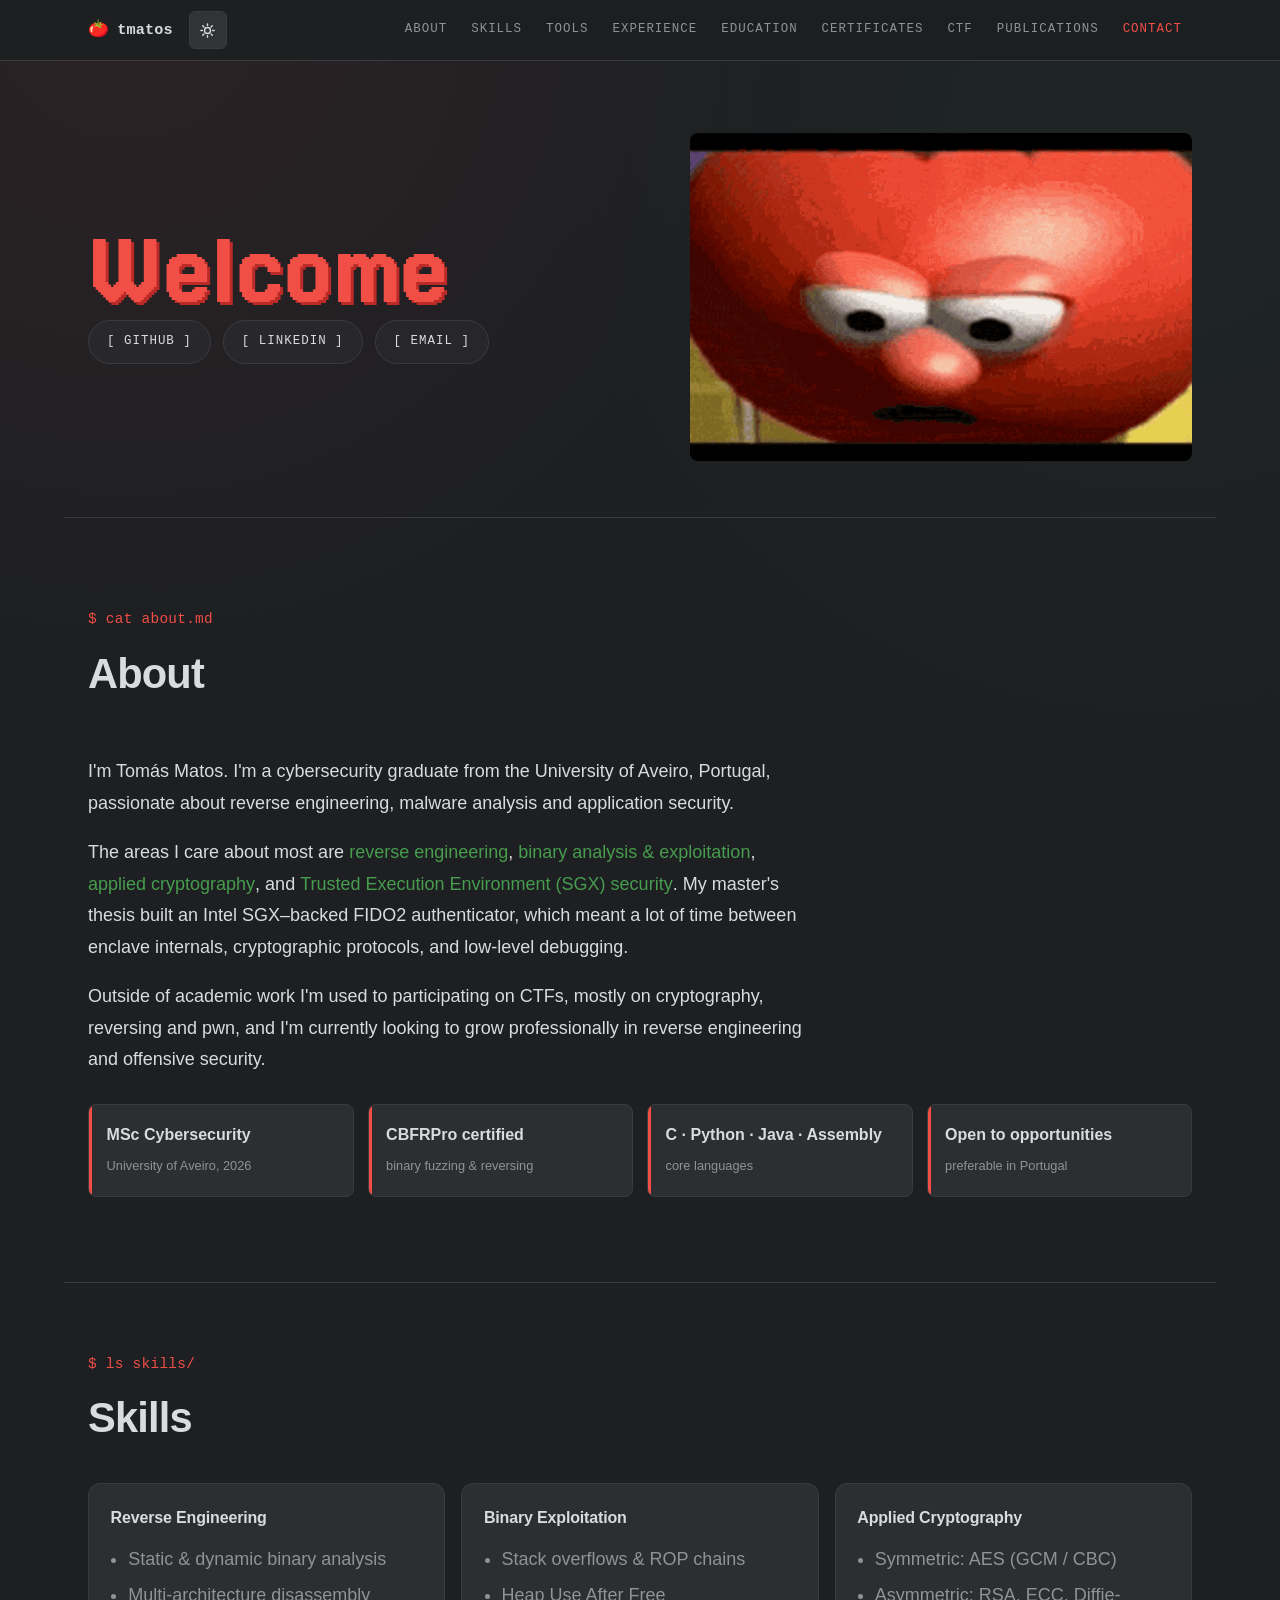
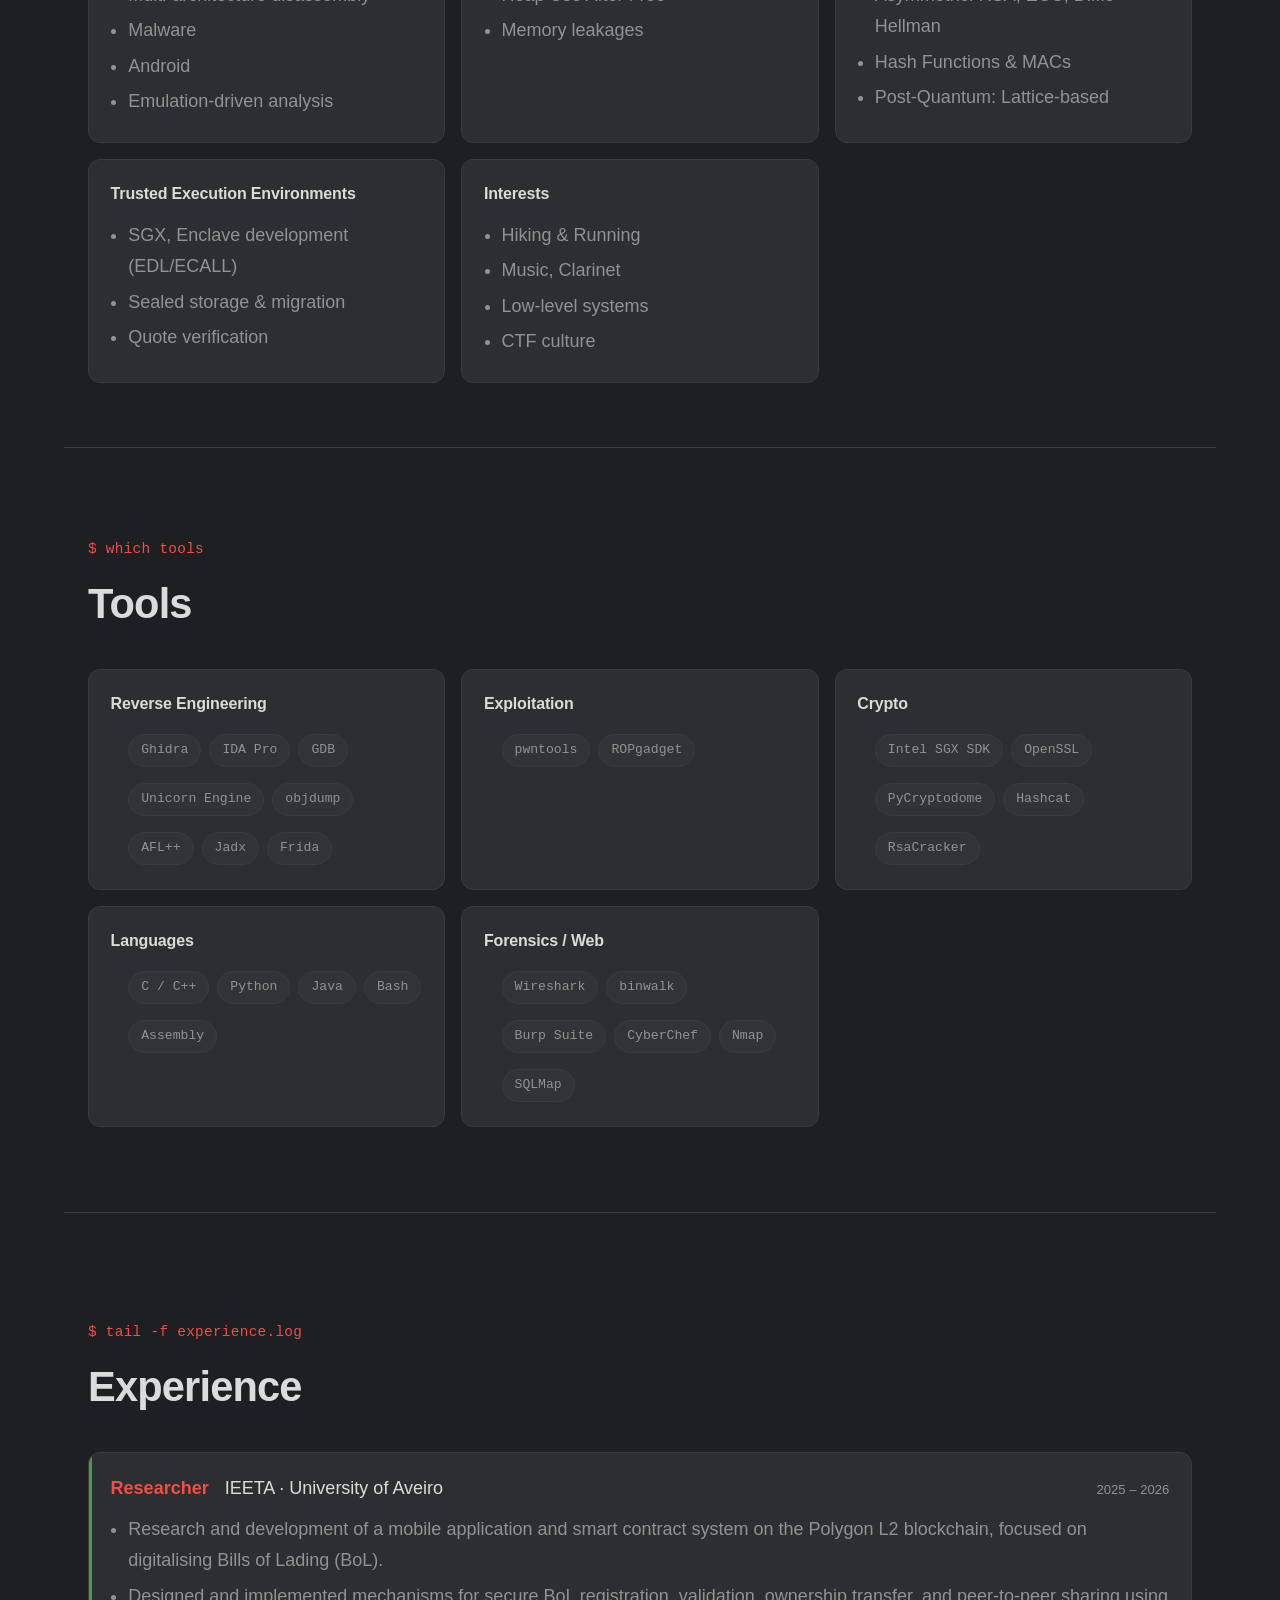
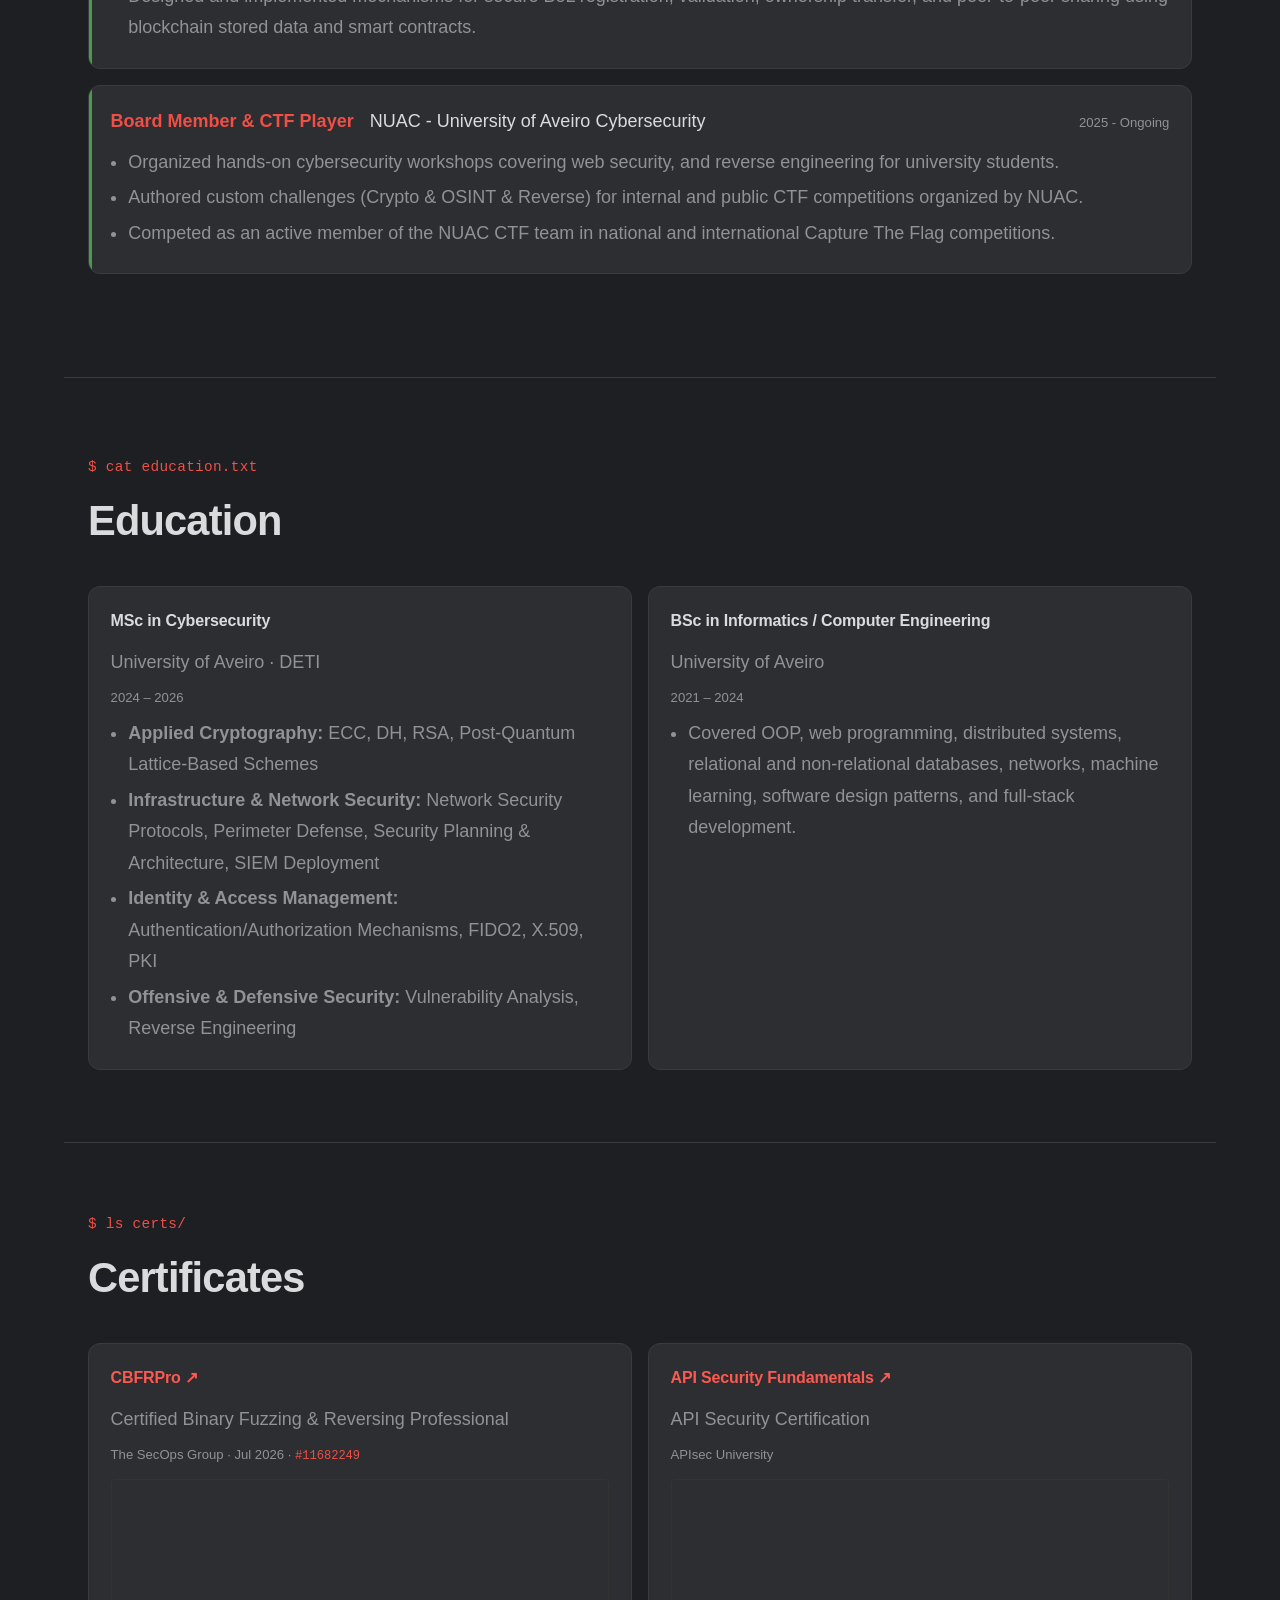
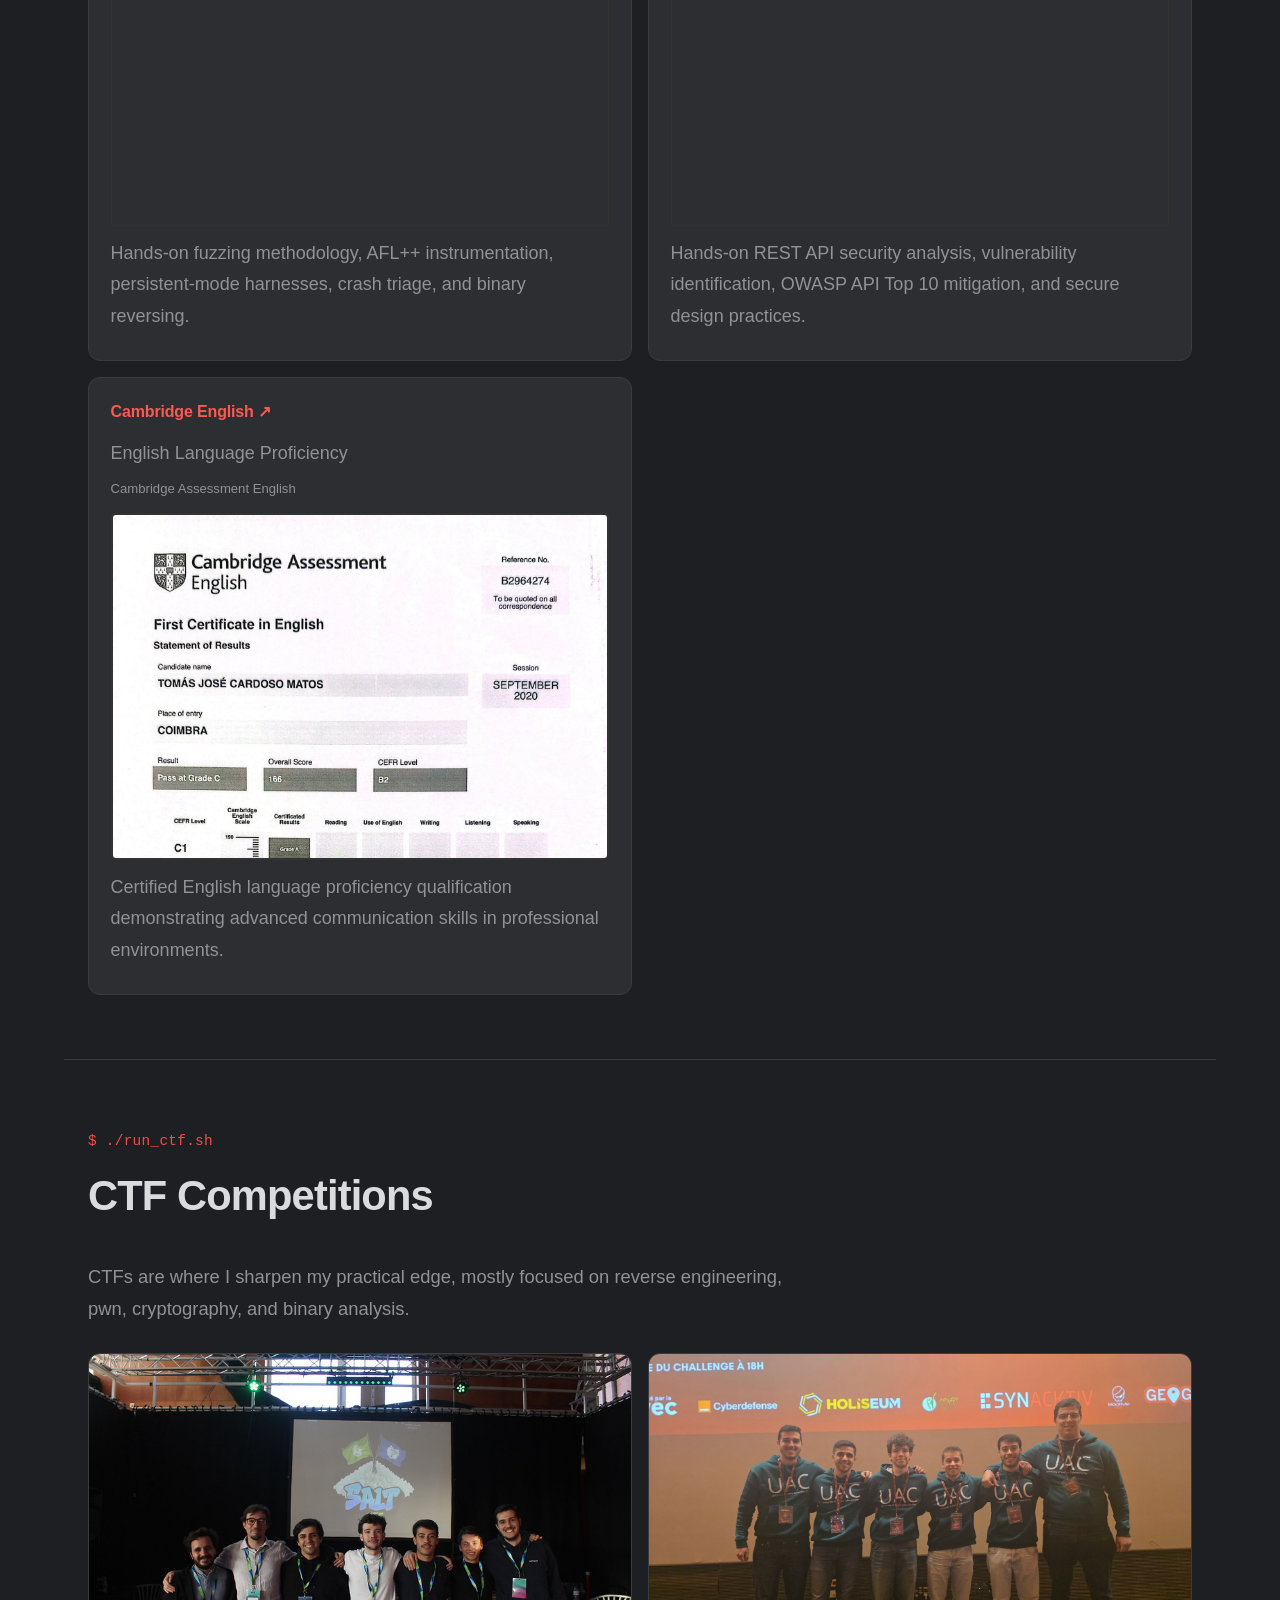
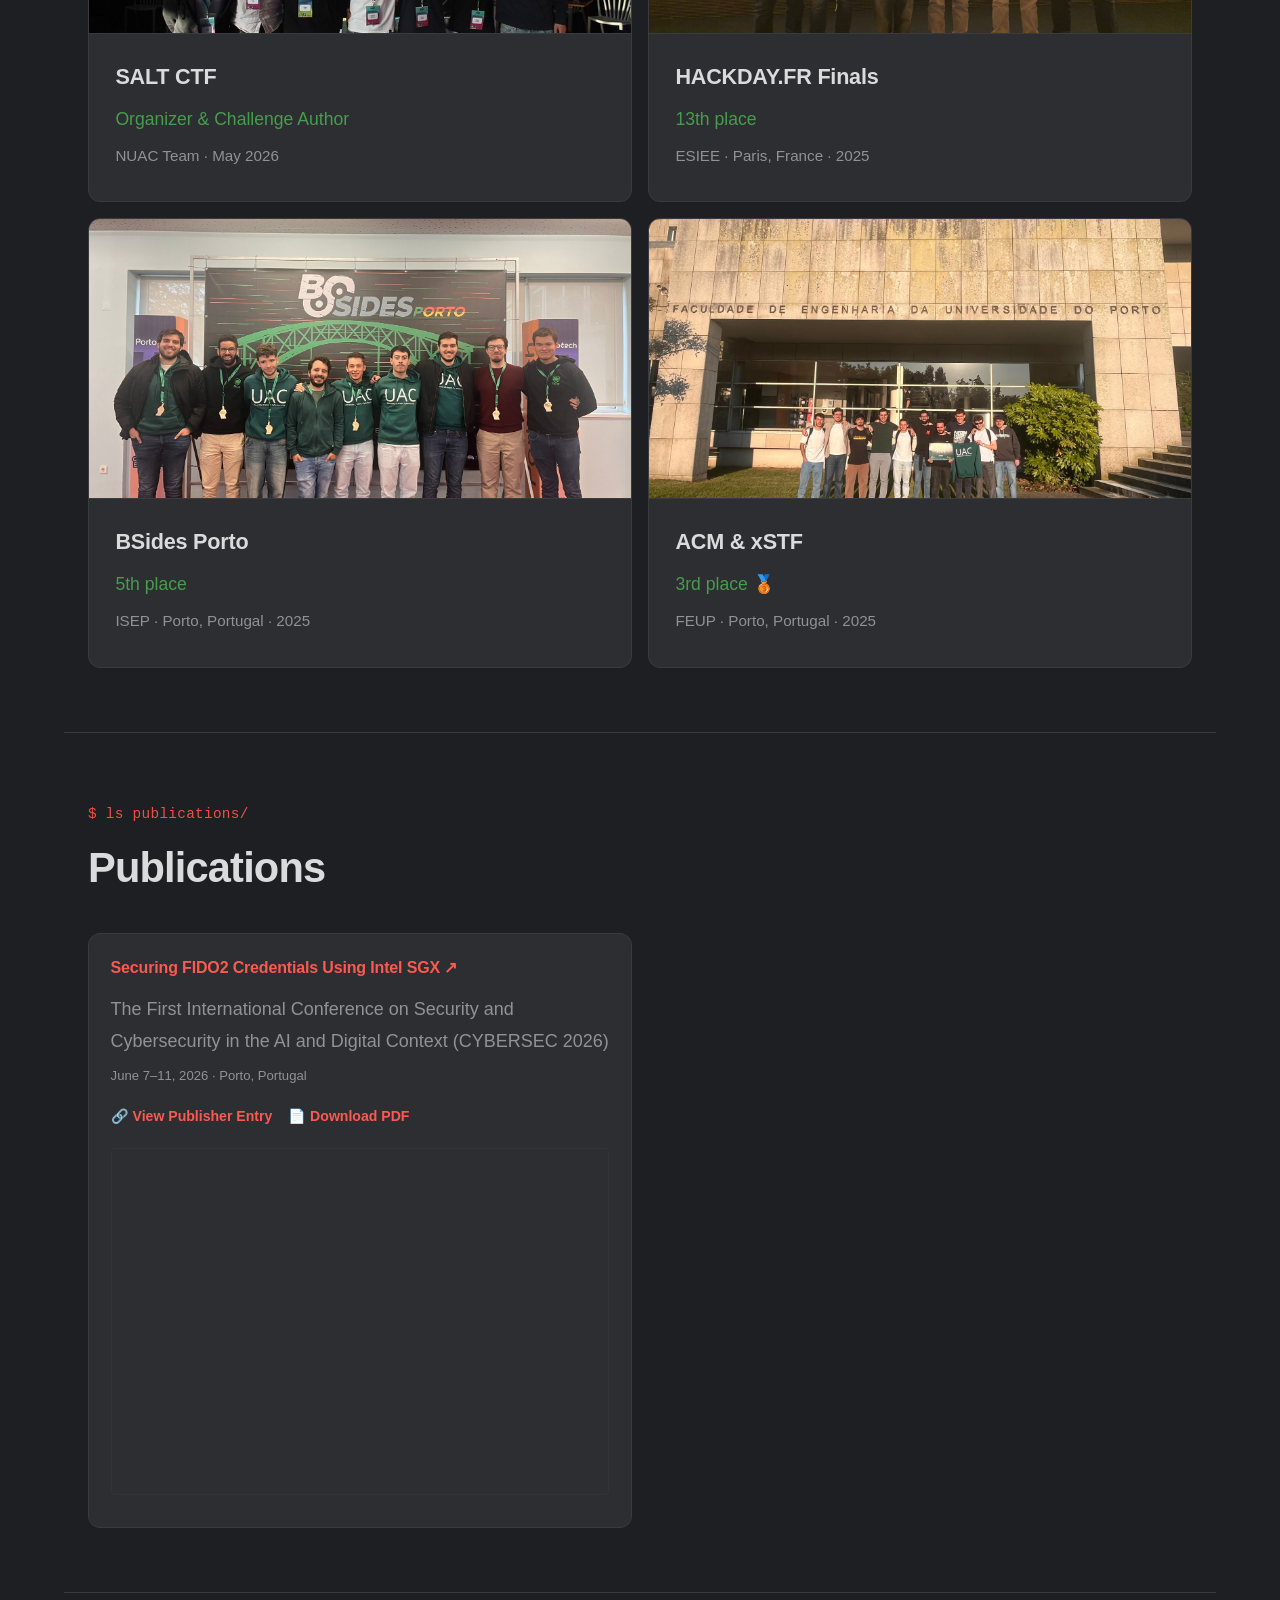
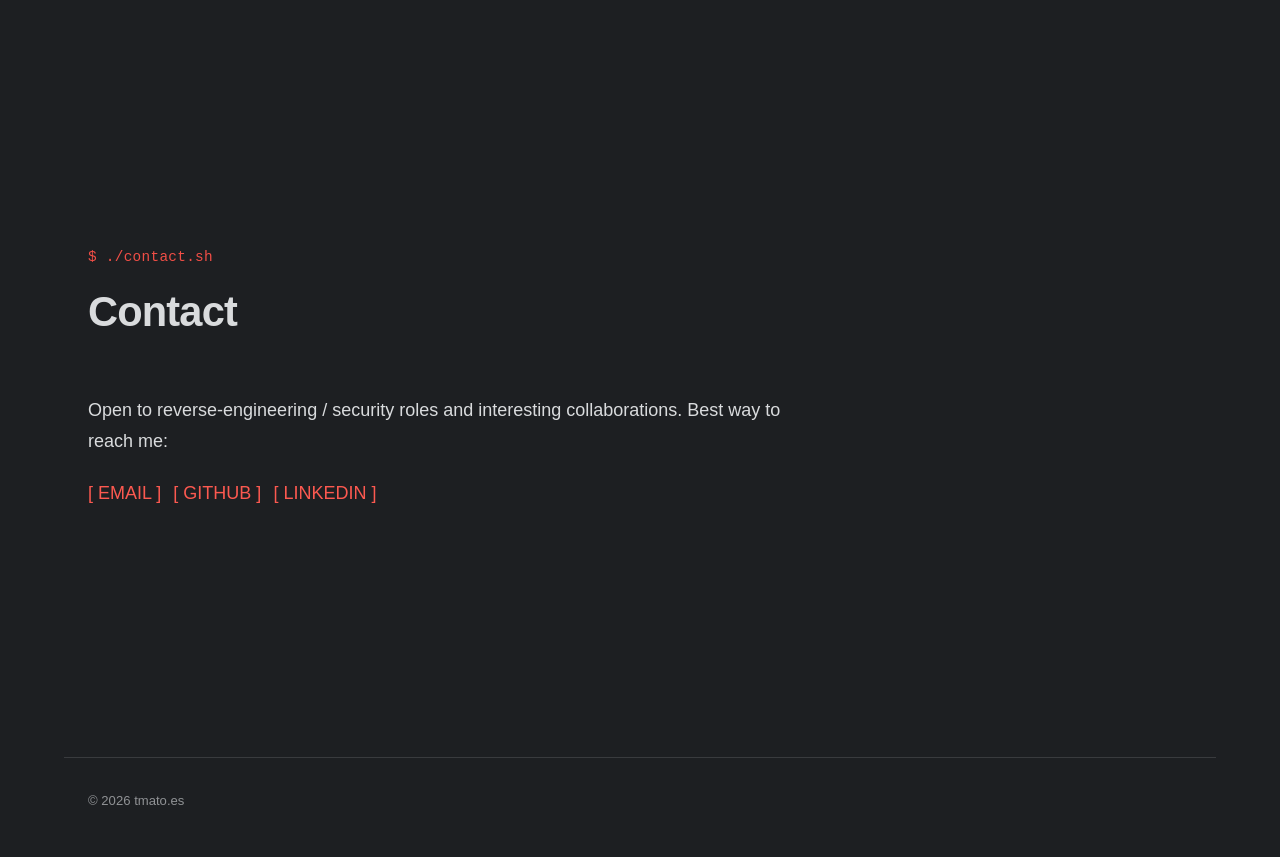
==== index.html @ a7204108 "pubs" ====
<!DOCTYPE html>
<html lang="en">
<head>
  <meta charset="UTF-8" />
  <meta name="viewport" content="width=device-width, initial-scale=1.0" />
  <title>tmato.es</title>
  <meta name="description" content="Tomás — Cybersecurity MSc @ University of Aveiro. Reverse engineering, binary analysis, applied cryptography and TEE/SGX security." />
  <meta name="theme-color" content="#2e2e33" />

  <!-- Open Graph -->
  <meta property="og:title" content="tmato.es" />
  <meta property="og:description" content="Cybersecurity MSc @ University of Aveiro — reverse engineering, binary analysis & TEE security." />
  <meta property="og:type" content="website" />
  <meta property="og:url" content="https://tmato.es" />

  <link rel="icon" type="image/png" href="assets/favicon.png">   

  <link rel="preconnect" href="https://fonts.googleapis.com" />
  <link rel="preconnect" href="https://fonts.gstatic.com" crossorigin />
  <link href="https://fonts.googleapis.com/css2?family=Jersey+25&family=Playfair+Display:ital,wght@0,600;0,700;1,600;1,700&display=swap" rel="stylesheet" />
  <link rel="stylesheet" href="assets/css/style.css?v=4" />

  <!-- Apply saved theme before paint (prevents flash) -->
  <script>
    (function () {
      try {
        var t = localStorage.getItem("theme");
        if (t === "light") document.documentElement.setAttribute("data-theme", "light");
      } catch (e) {}
    })();
  </script>
</head>
<body>
  <!-- ───────────────────────────── NAVBAR ───────────────────────────── -->
  <header class="nav" id="top">
    <div class="nav__inner">
      <a href="#top" class="nav__brand"><span class="nav__tom">🍅</span>tmatos</a>

      <div class="nav__actions">
        <button class="theme-toggle" id="themeToggle" type="button" aria-label="Toggle light or dark theme">
          <svg class="theme-toggle__sun" viewBox="0 0 24 24" width="17" height="17" fill="none"
               stroke="currentColor" stroke-width="2" stroke-linecap="round" aria-hidden="true">
            <circle cx="12" cy="12" r="4.2"/>
            <path d="M12 2.6v2.2M12 19.2v2.2M2.6 12h2.2M19.2 12h2.2M5.3 5.3l1.6 1.6M17.1 17.1l1.6 1.6M18.7 5.3l-1.6 1.6M6.9 17.1l-1.6 1.6"/>
          </svg>
          <svg class="theme-toggle__moon" viewBox="0 0 24 24" width="17" height="17" fill="none"
               stroke="currentColor" stroke-width="2" stroke-linecap="round" stroke-linejoin="round" aria-hidden="true">
            <path d="M20.5 14.2A8.4 8.4 0 0 1 9.8 3.5a8.4 8.4 0 1 0 10.7 10.7z"/>
          </svg>
        </button>

        <button class="nav__toggle" id="navToggle" aria-label="Toggle navigation" aria-expanded="false">
          <span></span><span></span><span></span>
        </button>
      </div>

      <nav class="nav__links" id="navLinks">
        <a href="#about">ABOUT</a>
        <a href="#skills">SKILLS</a>
        <a href="#tools">TOOLS</a>
        <a href="#experience">EXPERIENCE</a>
        <a href="#education">EDUCATION</a>
        <a href="#certificates">CERTIFICATES</a>
        <a href="#ctf">CTF</a>
        <!-- <a href="#projects">PROJECTS</a> -->
         <a href="#publications">PUBLICATIONS</a>
        <a href="#contact">CONTACT</a>
      </nav>

    </div>
  </header>

  <main>
    <!-- ───────────────────────────── HERO ───────────────────────────── -->
    <section class="hero">
      <div class="hero__text">
        <div class="hero__wordmark" aria-hidden="true">Welcome</div>
        <!-- <h1 class="hero__name">Tomas <em>Matos</em><span class="hero__dot">.</span></h1> -->
        <!-- <p class="hero__tag">Developer, tinkerer, and certified tomato enthusiast. I ship products, break things on purpose, and occasionally garden.</p> -->
        <div class="hero__links">
          <!-- TODO: replace CHANGE_ME with your real profile URLs -->
          <a class="btn-pill" href="https://github.com/tomasmatos2003" target="_blank" rel="noopener">[ GITHUB ]</a>
          <a class="btn-pill" href="https://www.linkedin.com/in/tom%C3%A1s-matos-15a3342b7/" target="_blank" rel="noopener">[ LINKEDIN ]</a>
          <a class="btn-pill" href="mailto:matostomas2003@gmail.com">[ EMAIL ]</a>
        </div>
      </div>

      <!-- <figure class="hero__card"> -->
        <!-- Loads your self-hosted copy if present; otherwise falls back to the live Klipy GIF. -->
        <img class="hero__gif" src="assets/img/tomatothink.gif" alt="tomato thinking"
             width="640" height="548" loading="eager"
             onerror="this.onerror=null;this.src='https://static2.klipy.com/ii/8ce8357c78ea940b9c2015daf05ce1a5/c0/5c/dnxlCw7W.gif';" />
        <!-- <figcaption class="hero__cap">
          <span>SOLANUM LYCOPERSICUM</span>
          <span>V.24</span>
        </figcaption> -->
      <!-- </figure> -->
    </section>


    <!-- ───────────────────────────── ABOUT ───────────────────────────── -->
    <section id="about" class="section">
      <div class="section__head">
        <span class="eyebrow">$ cat about.md</span>
        <h2 class="section__title">About</h2>
      </div>
      <div class="section__body about">
        <p>I'm Tomás Matos. I'm a cybersecurity graduate from the University of Aveiro, Portugal, passionate about reverse engineering, malware analysis and application security.</p>
        <p>The areas I care about most are <span class="hl">reverse engineering</span>, <span class="hl">binary analysis &amp; exploitation</span>, <span class="hl">applied cryptography</span>, and <span class="hl">Trusted Execution Environment (SGX) security</span>. My master's thesis built an Intel SGX–backed FIDO2 authenticator, which meant a lot of time between enclave internals, cryptographic protocols, and low-level debugging.</p>
        <p>Outside of academic work I'm used to participating on CTFs, mostly on cryptography, reversing and pwn, and I'm currently looking to grow professionally in reverse engineering and offensive security.</p>
        <ul class="stats">
          <li><strong>MSc Cybersecurity</strong><span>University of Aveiro, 2026</span></li>
          <li><strong>CBFRPro certified</strong><span>binary fuzzing &amp; reversing</span></li>
          <li><strong>C · Python · Java · Assembly</strong><span>core languages</span></li>
          <li><strong>Open to opportunities</strong><span>preferable in Portugal</span></li>
        </ul>
      </div>
    </section>

    <!-- ───────────────────────────── SKILLS ───────────────────────────── -->
    <section id="skills" class="section">
      <div class="section__head">
        <span class="eyebrow">$ ls skills/</span>
        <h2 class="section__title">Skills</h2>
      </div>
      <div class="section__body grid grid--3">
        <article class="card">
          <h3>Reverse Engineering</h3>
          <ul>
            <li>Static &amp; dynamic binary analysis</li>
            <li>Multi-architecture disassembly</li>
            <li>Malware</li>
            <li>Android</li>
            <li>Emulation-driven analysis</li>
          </ul>
        </article>
        <article class="card">
          <h3>Binary Exploitation</h3>
          <ul>
            <li>Stack overflows &amp; ROP chains</li>
            <li>Heap Use After Free</li>
            <li>Memory leakages</li>
          </ul>
        </article>
        <article class="card">
          <h3>Applied Cryptography</h3>
          <ul>
          <li>Symmetric: AES (GCM / CBC)</li>
          <li>Asymmetric: RSA, ECC, Diffie-Hellman</li>
          <li>Hash Functions & MACs</li>
          <li>Post-Quantum: Lattice-based</li>
        </ul>
        </article>
        <article class="card">
          <h3>Trusted Execution Environments</h3>
          <ul>
            <li>SGX, Enclave development (EDL/ECALL)</li>
            <li>Sealed storage &amp; migration</li>
            <li>Quote verification</li>
          </ul>
        </article>
        <!-- <article class="card">
          <h3>Fuzzing</h3>
          <ul>
            <li>AFL++ instrumentation modes</li>
            <li>Persistent-mode harnesses</li>
            <li>Binary-only (qemu/frida) fuzzing</li>
            <li>boofuzz &amp; crash dedup</li>
          </ul>
        </article> -->
        <article class="card">
          <h3>Interests</h3>
          <ul>
            <li>Hiking &amp; Running</li>
            <li>Music, Clarinet</li>
            <li>Low-level systems</li>
            <li>CTF culture</li>
          </ul>
        </article>
      </div>
    </section>

    <!-- ───────────────────────────── TOOLS ───────────────────────────── -->
    <section id="tools" class="section">
      <div class="section__head">
        <span class="eyebrow">$ which tools</span>
        <h2 class="section__title">Tools</h2>
      </div>
      <div class="section__body grid grid--3">
        <article class="card">
          <h3>Reverse Engineering</h3>
          <ul class="tags">
            <li>Ghidra</li><li>IDA Pro</li><li>GDB</li><li>Unicorn Engine</li><li>objdump</li><li>AFL++</li><li>Jadx</li><li>Frida</li>
          </ul>
        </article>
        <article class="card">
          <h3>Exploitation</h3>
          <ul class="tags">
            <li>pwntools</li><li>ROPgadget</li>
          </ul>
        </article>
        <article class="card">
          <h3>Crypto</h3>
          <ul class="tags">
            <li>Intel SGX SDK</li><li>OpenSSL</li><li>PyCryptodome</li><li>Hashcat</li><li>RsaCracker</li>
          </ul>
        </article>
        <article class="card">
          <h3>Languages</h3>
          <ul class="tags">
            <li>C / C++</li><li>Python</li><li>Java</li><li>Bash</li><li>Assembly</li>
          </ul>
        </article>
        <article class="card">
          <h3>Forensics / Web</h3>
          <ul class="tags">
            <li>Wireshark</li><li>binwalk</li><li>Burp Suite</li><li>CyberChef</li><li>Nmap</li><li>SQLMap</li>
          </ul>
        </article>
      </div>
    </section>

    <!-- ───────────────────────────── EXPERIENCE ───────────────────────────── -->
    <section id="experience" class="section">
      <div class="section__head">
        <span class="eyebrow">$ tail -f experience.log</span>
        <h2 class="section__title">Experience</h2>
      </div>
      <div class="section__body timeline">
        <article class="tl">
          <div class="tl__meta">
            <span class="tl__role">Researcher</span>
            <span class="tl__where">IEETA · University of Aveiro</span>
            <span class="tl__date">2025 – 2026</span>
          </div>
          <!-- <p>Research and development of a mobile application and smart contract
system on the Polygon L2 blockchain, focused on digitalising Bills of
Lading (BoL).</p>
          
         
           <p> Designed and implemented mechanisms for secure BoL registration, validation, ownership transfer, and peer-to-peer sharing using blockchain stored data and smart contracts</p>
           -->

           <ul>
            <li>Research and development of a mobile application and smart contract system on the Polygon L2 blockchain, focused on digitalising Bills of Lading (BoL).</li>
            <li>Designed and implemented mechanisms for secure BoL registration, validation, ownership transfer, and peer-to-peer sharing using blockchain stored data and smart contracts.</li>
          </ul>
         
        </article>
        <!-- TODO: add any internships / part-time / club roles here -->
        <article class="tl">
          <div class="tl__meta">
            <span class="tl__role">Board Member & CTF Player</span>
            <span class="tl__where">NUAC - University of Aveiro Cybersecurity</span>
            <span class="tl__date">2025 - Ongoing</span>
          </div>
          <ul>
    <li>Organized hands-on cybersecurity workshops covering web security, and reverse engineering for university students.</li>
    <li>Authored custom challenges (Crypto & OSINT & Reverse) for internal and public CTF competitions organized by NUAC.</li>
    <li>Competed as an active member of the NUAC CTF team in national and international Capture The Flag competitions.</li>
  </ul>
        </article>
      </div>
    </section>

    <!-- ───────────────────────────── EDUCATION ───────────────────────────── -->
    <section id="education" class="section">
      <div class="section__head">
        <span class="eyebrow">$ cat education.txt</span>
        <h2 class="section__title">Education</h2>
      </div>
      <div class="section__body grid grid--2">
        <article class="card card--edu">
          <h3>MSc in Cybersecurity</h3>
          <p class="card__sub">University of Aveiro · DETI</p>
          <p class="card__date">2024 – 2026</p>
          <ul>
            <li><strong>Applied Cryptography:</strong> ECC, DH, RSA, Post-Quantum Lattice-Based Schemes</li>
            <li><strong>Infrastructure & Network Security:</strong> Network Security Protocols, Perimeter Defense, Security Planning & Architecture, SIEM Deployment</li>
            <li><strong>Identity & Access Management:</strong> Authentication/Authorization Mechanisms, FIDO2, X.509, PKI</li>
            <li><strong>Offensive & Defensive Security:</strong> Vulnerability Analysis, Reverse Engineering</li>
          </ul>
        </article>
        <article class="card card--edu">
          <h3>BSc in Informatics / Computer Engineering</h3>
          <p class="card__sub">University of Aveiro</p>
          <p class="card__date">2021 – 2024</p>
       
          <ul>
            <li>Covered OOP, web programming, distributed systems,
relational and non-relational databases, networks, machine learning,
software design patterns, and full-stack development.</li>
           
          </ul>
        </article>
      </div>
    </section>

 <!-- ───────────────────────────── CERTIFICATES ───────────────────────────── -->
<section id="certificates" class="section">
  <div class="section__head">
    <span class="eyebrow">$ ls certs/</span>
    <h2 class="section__title">Certificates</h2>
  </div>
  <div class="section__body grid grid--2">

    <!-- CBFRPro -->
    <article class="card card--cert">
      <h3>
        <a href="assets/certs/Toms_Matos_Certified_Binary_Fuzzing_amp_Reversing_Professional_CBFRPro.pdf" target="_blank" rel="noopener noreferrer">
          CBFRPro ↗
        </a>
      </h3>
      <p class="card__sub">Certified Binary Fuzzing &amp; Reversing Professional</p>
      <p class="card__meta">The SecOps Group · Jul 2026 · <span class="mono">#11682249</span></p>
      
      <div class="cert-preview">
        <iframe 
          src="assets/certs/Toms_Matos_Certified_Binary_Fuzzing_amp_Reversing_Professional_CBFRPro.pdf#toolbar=0&navpanes=0&scrollbar=0" 
          width="100%" 
          height="345px" 
          loading="lazy"
          title="CBFRPro Certificate Preview">
        </iframe>
      </div>

      <p>Hands-on fuzzing methodology, AFL++ instrumentation, persistent-mode harnesses, crash triage, and binary reversing.</p>
    </article>

    <!-- API Security -->
    <article class="card card--cert">
      <h3>
        <a href="assets/certs/apisec.pdf" target="_blank" rel="noopener noreferrer">
          API Security Fundamentals ↗
        </a>
      </h3>
      <p class="card__sub">API Security Certification</p>
      <p class="card__meta">APIsec University</p>
      
      <div class="cert-preview">
        <iframe 
          src="assets/certs/apisec.pdf#toolbar=0&navpanes=0&scrollbar=0" 
          width="100%" 
          height="345px" 
          loading="lazy"
          title="API Security Certificate Preview">
        </iframe>
      </div>

      <p>Hands-on REST API security analysis, vulnerability identification, OWASP API Top 10 mitigation, and secure design practices.</p>
    </article>

    <!-- Cambridge English -->
    <article class="card card--cert">
      <h3>
        <a href="assets/certs/cambridgeEnglish.jpeg" target="_blank" rel="noopener noreferrer">
          Cambridge English ↗
        </a>
      </h3>
      <p class="card__sub">English Language Proficiency</p>
      <p class="card__meta">Cambridge Assessment English</p>
      
      <div class="cert-preview">
        <a href="assets/certs/cambridgeEnglish.jpeg" target="_blank" rel="noopener noreferrer">
          <img 
            src="assets/certs/cambridgeEnglish.jpeg" 
            alt="Cambridge English Certificate" 
            class="cert-thumb" 
            style="width: 100%; height: 345px; object-fit: cover; object-position: top; display: block;" 
          />
        </a>
      </div>

      <p>Certified English language proficiency qualification demonstrating advanced communication skills in professional environments.</p>
    </article>

  </div>
</section>

<!-- ───────────────────────────── CTF ───────────────────────────── -->
<section id="ctf" class="section">
  <div class="section__head">
    <span class="eyebrow">$ ./run_ctf.sh</span>
    <h2 class="section__title">CTF Competitions</h2>
  </div>
  <div class="section__body">
    <p class="section__lead">CTFs are where I sharpen my practical edge, mostly focused on reverse engineering, pwn, cryptography, and binary analysis.</p>

    <!-- Subsection: On-site Competitions & Hosting -->
    <!-- <h3 style="font-size: 1.4rem; margin: 2rem 0 1.25rem; color: var(--foreground);">On-Site Competitions &amp; Events</h3> -->
    <div class="grid grid--2">

      <!-- SALT CTF -->
      <article class="card card--ctf">
        <div class="ctf-img-wrap">
          <img src="assets/img/saltctf.jpg" alt="SALT CTF Event" class="ctf-thumb" />
        </div>
        <div class="ctf-card-content">
          <h3>SALT CTF</h3>
          <p class="card__sub"><span class="hl">Organizer &amp; Challenge Author</span></p>
          <p class="card__meta">NUAC Team · May 2026</p>
        </div>
      </article>

      <!-- HACKDAY.FR -->
      <article class="card card--ctf">
        <div class="ctf-img-wrap">
          <img src="assets/img/hackday.jpeg" alt="HACKDAY.FR Finals" class="ctf-thumb" />
        </div>
        <div class="ctf-card-content">
          <h3>HACKDAY.FR Finals</h3>
          <p class="card__sub"><span class="hl">13th place</span></p>
          <p class="card__meta">ESIEE · Paris, France · 2025</p>
        </div>
      </article>

      <!-- BSides Porto -->
      <article class="card card--ctf">
        <div class="ctf-img-wrap">
          <img src="assets/img/bsides.jpeg" alt="BSides Porto CTF" class="ctf-thumb" />
        </div>
        <div class="ctf-card-content">
          <h3>BSides Porto</h3>
          <p class="card__sub"><span class="hl">5th place</span></p>
          <p class="card__meta">ISEP · Porto, Portugal · 2025</p>
        </div>
      </article>

      <!-- ACM&xSTF -->
      <article class="card card--ctf">
        <div class="ctf-img-wrap">
          <img src="assets/img/feup.jpeg" alt="ACM & xSTF CTF" class="ctf-thumb" />
        </div>
        <div class="ctf-card-content">
          <h3>ACM &amp; xSTF</h3>
          <p class="card__sub"><span class="hl">3rd place 🥉</span></p>
          <p class="card__meta">FEUP · Porto, Portugal · 2025</p>
        </div>
      </article>

    </div>
 
    <!-- Subsection: Highlights & Writeups -->
    <!-- <h3 style="font-size: 1.25rem; margin: 2.5rem 0 1rem; color: var(--foreground);">Notable Challenges &amp; Exploits</h3>
    <div class="grid grid--2">
      <article class="card">
        <h3>Magecart skimmer analysis</h3>
        <p>De-obfuscated a live web skimmer (base64 + rotation, AES-128-CBC exfil), documented IOCs and breach-notification implications for CSIRT reporting.</p>
      </article>

      <article class="card">
        <h3>libc-2.31 ROP chain</h3>
        <p>Stack overflow exploited under IBT constraints — ret2plt <code>puts@PLT</code> leak with careful PLT-entry selection to satisfy endbr checks.</p>
      </article>

      <article class="card">
        <h3>nanoGPT challenge</h3>
        <p>Reconstructed a byte-level language model, wrangled heteronym special tokens and beam-search decoding to recover the flag.</p>
      </article>

      <article class="card">
        <h3>Controller-cipher (boroCTF)</h3>
        <p>Reverse-engineered a PlayStation controller button-encoding scheme into a decodable cipher.</p>
      </article>
    </div> -->

  </div>
</section>


    <!-- ───────────────────────────── PROJECTS ───────────────────────────── -->
    <!-- <section id="projects" class="section">
      <div class="section__head">
        <span class="eyebrow">$ git log --projects</span>
        <h2 class="section__title">Projects</h2>
      </div>
      <div class="section__body grid grid--2">
        <article class="card card--proj">
          <h3>vFIDO — SGX FIDO2 authenticator</h3>
          <p>Virtual FIDO2 authenticator backed by an Intel SGX enclave: sealed SQLite credential store, CTAP2 (incl. discoverable credentials), a HID interface forwarding to the enclave service, and DCAP-based attestation.</p>
          <p class="card__links"><a href="https://github.com/CHANGE_ME" target="_blank" rel="noopener">[ repo ]</a></p>
        </article>
        <article class="card card--proj card--ghost">
          <h3>More coming soon</h3>
          <p>Write-ups and tooling get published as I clean them up. Check the GitHub for the latest.</p>
          <p class="card__links"><a href="https://github.com/CHANGE_ME" target="_blank" rel="noopener">[ github ]</a></p>
        </article>
      </div>
    </section> -->

<section id="publications" class="section">
  <div class="section__head">
    <span class="eyebrow">$ ls publications/</span>
    <h2 class="section__title">Publications</h2>
  </div>
  <div class="section__body grid grid--2">

    <article class="card card--cert">
      <h3>
        <a href="https://www.dtrsociety.org/library/contribution/cybersec2026_20060/" target="_blank" rel="noopener noreferrer">
          Securing FIDO2 Credentials Using Intel SGX ↗
        </a>
      </h3>
      <p class="card__sub">The First International Conference on Security and Cybersecurity in the AI and Digital Context (CYBERSEC 2026)</p>
      <p class="card__meta">June 7–11, 2026 · Porto, Portugal</p>

      <!-- Optional quick links for Paper URL and PDF Preview -->
      <div class="card__links" style="margin: 0.75rem 0 1rem;">
        <a href="https://www.dtrsociety.org/library/contribution/cybersec2026_20060/" target="_blank" rel="noopener noreferrer" class="btn-link">
          🔗 View Publisher Entry
        </a>
        <a href="assets/certs/dtr_fidosgx.pdf" target="_blank" rel="noopener noreferrer" class="btn-link" style="margin-left: 0.75rem;">
          📄 Download PDF
        </a>
      </div>
      
      <div class="cert-preview">
        <iframe 
          src="assets/certs/dtr_fidosgx.pdf#toolbar=0&navpanes=0&scrollbar=0" 
          width="100%" 
          height="345px" 
          loading="lazy"
          title="Securing FIDO2 Credentials Using Intel SGX Paper Preview">
        </iframe>
      </div>

    </article>

  </div>
</section>

    <!-- ───────────────────────────── CONTACT ───────────────────────────── -->
    <section id="contact" class="section">
      <div class="section__head">
        <span class="eyebrow">$ ./contact.sh</span>
        <h2 class="section__title">Contact</h2>
      </div>
      <div class="section__body contact">
        <p>Open to reverse-engineering / security roles and interesting collaborations. Best way to reach me:</p>
        <div class="contact__links">
          <a href="mailto:matostomas2003@gmail.com">[ EMAIL ]</a>
          <a href="https://github.com/tomasmatos2003" target="_blank" rel="noopener">[ GITHUB ]</a>
          <a href="https://www.linkedin.com/in/tomás-matos-15a3342b7/" target="_blank" rel="noopener">[ LINKEDIN ]</a>
        </div>
      </div>
    </section>
  </main>

  <footer class="footer">
    <span>&copy; <span id="year"></span> tmato.es</span>
    <!-- <span class="footer__note">built from a terminal, deployed on GitHub Pages</span> -->
  </footer>

  <script src="assets/js/main.js"></script>
</body>
</html>
---- assets/css/style.css ----
/* ============================================================
   tmato.es — "Tomato" design system (ported from Lovable / Tailwind v4)
   Plain CSS, no build step. Same OKLCH tokens Lovable gave you.
   ============================================================ */
:root {
  --radius: 0.5rem;
  --radius-sm: calc(var(--radius) - 4px);
  --radius-md: calc(var(--radius) - 2px);
  --radius-lg: var(--radius);
  --radius-xl: calc(var(--radius) + 4px);

  /* brand */
  --tomato:       oklch(0.65 0.20 27);
  --tomato-deep:  oklch(0.52 0.18 27);
  --leaf:         oklch(0.62 0.14 145);
  --cream:        oklch(0.24 0.005 250);
  --ink:          oklch(0.90 0.01 90);

  /* pengrey-inspired dark palette */
  --background:          oklch(0.24 0.005 250);
  --foreground:          oklch(0.89 0.003 250);
  --card:                oklch(0.30 0.006 260);
  --card-foreground:     oklch(0.89 0.003 250);
  --primary:             oklch(0.68 0.20 27);
  --primary-foreground:  oklch(0.16 0.005 250);
  --secondary:           oklch(0.32 0.006 260);
  --muted:               oklch(0.30 0.006 260);
  --muted-foreground:    oklch(0.66 0.005 250);
  --accent:              oklch(0.62 0.14 145);
  --accent-foreground:   oklch(0.16 0.005 250);
  --destructive:         oklch(0.60 0.24 27);
  --border:              oklch(0.35 0.006 260);
  --ring:                oklch(0.68 0.20 27);

  --font-mono: ui-monospace, SFMono-Regular, Menlo, Monaco, Consolas, monospace;
  --font-sans: -apple-system, BlinkMacSystemFont, "Segoe UI", Roboto, Oxygen,
               Ubuntu, Cantarell, "Open Sans", "Helvetica Neue", sans-serif;
  --font-display: "Playfair Display", Georgia, "Times New Roman", serif;
  --font-pixel: "Jersey 25", ui-monospace, monospace;

  --cream-card: oklch(0.95 0.02 85);   /* warm off-white specimen card */
  --cream-ink:  oklch(0.45 0.03 60);   /* muted caption text on cream    */

  --nav-h: 60px;
  --maxw: 72rem;
}

* { box-sizing: border-box; border-color: var(--border); }

html { scroll-behavior: smooth; scroll-padding-top: var(--nav-h); }

body {
  margin: 0;
  background-color: var(--background);
  color: var(--foreground);
  font-family: var(--font-sans);
  font-size: 18px; /* Increased base size from 16px */
  line-height: 1.75;
  -webkit-font-smoothing: antialiased;
  background-image:
    radial-gradient(circle at 10% 0%,  oklch(0.65 0.20 27 / 0.07), transparent 45%),
    radial-gradient(circle at 90% 15%, oklch(0.62 0.14 145 / 0.05), transparent 45%);
  background-attachment: fixed;
}

a { color: var(--primary); text-decoration: none; transition: color .15s ease; }
a:hover { color: var(--tomato-deep); }
::selection { background: var(--primary); color: var(--primary-foreground); }

.container { max-width: var(--maxw); margin-inline: auto; padding-inline: 1.5rem; }

/* ─────────────────────────── NAVBAR ─────────────────────────── */
.nav {
  position: sticky; top: 0; z-index: 50;
  background: color-mix(in oklch, var(--background) 85%, transparent);
  backdrop-filter: blur(10px);
  border-bottom: 1px solid var(--border);
}
.nav__inner {
  max-width: var(--maxw); margin: 0 auto; height: var(--nav-h);
  padding: 0 1.5rem;
  display: flex; align-items: center; justify-content: space-between; gap: 16px;
}
.nav__brand {
  color: var(--foreground); font-family: var(--font-mono);
  font-weight: 700; font-size: 0.95rem;
  letter-spacing: .01em; white-space: nowrap;
  display: inline-flex; align-items: center; gap: 8px;
}
.nav__brand:hover { color: var(--foreground); }
.nav__tom { font-size: 1.05rem; line-height: 1; }
.nav__links { display: flex; gap: 4px; flex-wrap: wrap; }
.nav__links a {
  color: var(--muted-foreground); font-family: var(--font-mono);
  font-size: 0.78rem; font-weight: 400; letter-spacing: .08em;
  padding: 6px 10px; border-radius: var(--radius-md);
}
.nav__links a:hover { color: var(--foreground); background: var(--secondary); }
.nav__links a.active { color: var(--tomato); }

.nav__toggle {
  display: none; flex-direction: column; justify-content: center; gap: 5px;
  width: 38px; height: 38px; background: var(--secondary);
  border: 1px solid var(--border); border-radius: var(--radius-md); cursor: pointer;
}
.nav__toggle span {
  display: block; height: 2px; width: 18px; margin: 0 auto;
  background: var(--foreground); border-radius: 2px;
}

/* ─────────────────────────── HERO ─────────────────────────── */
.hero {
  max-width: var(--maxw); margin: 0 auto;
  padding: 4.5rem 1.5rem 3.5rem;
  display: grid; grid-template-columns: 1.05fr 0.95fr;
  gap: 3rem; align-items: center;
}
.hero__wordmark {
  font-family: var(--font-pixel);
  color: var(--tomato);
  font-size: clamp(3.5rem, 9vw, 6.5rem);
  line-height: 0.8; letter-spacing: .02em;
  text-shadow: 3px 3px 0 var(--tomato-deep);
  margin-bottom: .5rem;
}
.hero__name {
  font-family: var(--font-display);
  font-weight: 700;
  font-size: clamp(2.4rem, 5.5vw, 4.2rem);
  line-height: 1.02; letter-spacing: -0.01em;
  color: var(--foreground); margin: 0 0 1.1rem;
}
.hero__name em { font-style: italic; font-weight: 600; color: var(--tomato); }
.hero__dot { color: var(--muted-foreground); }
.hero__tag {
  color: var(--muted-foreground);
  font-size: 1.05rem; line-height: 1.6;
  max-width: 44ch; margin: 0 0 1.9rem;
}
.hero__links { display: flex; gap: 12px; flex-wrap: wrap; }

.btn-pill {
  font-family: var(--font-mono); font-size: .78rem;
  letter-spacing: .08em; padding: 10px 18px;
  border: 1px solid var(--border); border-radius: 999px;
  color: var(--foreground);
  background: color-mix(in oklch, var(--card) 55%, transparent);
  transition: border-color .15s ease, color .15s ease, transform .15s ease;
}
.btn-pill:hover { border-color: var(--tomato); color: var(--tomato); transform: translateY(-1px); }

/* cream specimen card */
.hero__card {
  margin: 0; background: var(--cream-card);
  border-radius: var(--radius-xl); padding: 1.25rem 1.25rem 0;
  box-shadow: 0 30px 90px -35px oklch(0.65 0.20 27 / .45),
              0 0 0 1px oklch(0.65 0.20 27 / .10);
  overflow: hidden;
}
.hero__gif {
  display: block; width: 100%; max-width: 560px;
  height: auto; margin: 0 auto;
  background: transparent; border: 0;
  border-radius: var(--radius-lg);
}
.hero__cap {
  display: flex; justify-content: space-between; gap: 12px;
  font-family: var(--font-mono); font-size: .68rem;
  letter-spacing: .1em; color: var(--cream-ink);
  padding: .85rem .25rem 1.1rem;
}

/* ─────────────────────────── SECTIONS ─────────────────────────── */
/* .section {
  max-width: var(--maxw); margin: 0 auto;
  padding: 3.5rem 1.5rem;
  border-top: 1px solid var(--border);
} */
.section {
  max-width: var(--maxw);
  margin: 0 auto;
  min-height: 85vh; /* Takes up 85% of the screen height */
  padding: 4rem 1.5rem;
  border-top: 1px solid var(--border);
  
  /* Flexbox centers section content vertically if it doesn't fill the full height */
  display: flex;
  flex-direction: column;
  justify-content: center;
}
.section__head { margin-bottom: 1.75rem; }
.eyebrow {
  display: inline-block; font-family: var(--font-mono);
  font-size: .9rem; color: var(--tomato);
  letter-spacing: .02em; margin-bottom: .35rem;
}
.section__title {
  font-size: clamp(1.8rem, 4vw, 2.6rem); font-weight: 700;
  letter-spacing: -0.02em; margin: 0; color: var(--foreground);
}
.section__lead {font-size: 1.15rem; color: var(--muted-foreground); margin: 0 0 1.75rem; max-width: 68ch; }
.section p { max-width: 72ch; }

.hl { color: var(--leaf); font-weight: 500; }
code, .mono { font-family: var(--font-mono); color: var(--tomato); font-size: .92em; }

/* about stats */
.stats { list-style: none; padding: 0; margin: 1.75rem 0 0; display: flex; flex-wrap: wrap; gap: 14px; }
.stats li {
  flex: 1 1 180px; background: var(--card);
  border: 1px solid var(--border); border-radius: var(--radius-lg);
  padding: 1rem 1.1rem; position: relative; overflow: hidden;
}
.stats li::before {
  content: ""; position: absolute; left: 0; top: 0; bottom: 0; width: 3px;
  background: var(--tomato);
}
.stats strong { display: block; color: var(--foreground); font-size: 1rem; }
.stats span { color: var(--muted-foreground); font-size: .8rem; }

/* grids */
.grid { display: grid; gap: 1rem; }
.grid--2 { grid-template-columns: repeat(2, 1fr); }
.grid--3 { grid-template-columns: repeat(3, 1fr); }

/* cards */
.card {
  background: var(--card); border: 1px solid var(--border);
  border-radius: var(--radius-xl); padding: 1.25rem 1.35rem;
  transition: border-color .15s ease, transform .15s ease, box-shadow .15s ease;
}
.card:hover {
  border-color: var(--tomato);
  transform: translateY(-3px);
  box-shadow: 0 16px 40px -24px oklch(0.65 0.20 27 / .5);
}
.card h3 { margin: 0 0 .75rem; font-size: 1rem; color: var(--foreground); font-weight: 700; letter-spacing: -0.01em; }
.card ul { margin: 0; padding-left: 1.1rem; }
.card ul li { margin: .25rem 0; color: var(--muted-foreground); }
.card p { margin: 0 0 .5rem; color: var(--muted-foreground); }
.card__sub { color: var(--foreground); font-weight: 500; }
.card__date, .card__meta { color: var(--muted-foreground); font-size: .82rem; }
.card__links a { font-weight: 600; font-size: .88rem; }
.card--ghost { border-style: dashed; opacity: .9; }

/* tag lists (tools) */
.tags { list-style: none; padding: 0; margin: 0; display: flex; flex-wrap: wrap; gap: 8px; }
.tags li {
  background: var(--secondary); border: 1px solid var(--border);
  border-radius: 999px; padding: 4px 12px; font-size: .82rem;
  color: var(--foreground); font-family: var(--font-mono);
}

/* timeline */
.timeline { display: flex; flex-direction: column; gap: 1rem; }
.tl {
  background: var(--card); border: 1px solid var(--border);
  border-radius: var(--radius-xl); padding: 1.25rem 1.35rem;
  position: relative; overflow: hidden;
}
.tl::before { content: ""; position: absolute; left: 0; top: 0; bottom: 0; width: 3px; background: var(--leaf); }
.tl__meta { display: flex; flex-wrap: wrap; gap: 4px 16px; margin-bottom: .5rem; align-items: baseline; }
.tl__role { color: var(--tomato); font-weight: 700; }
.tl__where { color: var(--foreground); }
.tl__date { color: var(--muted-foreground); font-size: .82rem; margin-left: auto; }
.tl p { margin: 0; color: var(--muted-foreground); }
.tl ul { margin: .6rem 0 0; padding-left: 1.1rem; }
.tl ul li { color: var(--muted-foreground); margin: .25rem 0; }

/* contact */
.contact__links { display: flex; gap: 12px; flex-wrap: wrap; margin-top: 1.25rem; }

/* ─────────────────────────── FOOTER ─────────────────────────── */
.footer {
  max-width: var(--maxw); margin: 0 auto;
  padding: 2rem 1.5rem 3rem; border-top: 1px solid var(--border);
  display: flex; justify-content: space-between; flex-wrap: wrap; gap: 8px;
  color: var(--muted-foreground); font-size: .82rem;
}

/* ─────────────────────────── RESPONSIVE ─────────────────────────── */
@media (max-width: 820px) {
  .grid--3 { grid-template-columns: repeat(2, 1fr); }
  .hero { grid-template-columns: 1fr; gap: 2rem; text-align: left; padding-top: 3rem; }
  .hero__card { max-width: 420px; }
}
@media (max-width: 640px) {
  .grid--2, .grid--3 { grid-template-columns: 1fr; }
  .nav__toggle { display: flex; }
  .nav__links {
    position: absolute; top: var(--nav-h); left: 0; right: 0;
    flex-direction: column; gap: 0; background: var(--background);
    border-bottom: 1px solid var(--border);
    max-height: 0; overflow: hidden; transition: max-height .25s ease;
  }
  .nav__links.open { max-height: 460px; }
  .nav__links a { padding: 14px 1.5rem; border-top: 1px solid var(--border); border-radius: 0; width: 100%; }
  .tl__date { margin-left: 0; }
}

:focus-visible { outline: 2px solid var(--ring); outline-offset: 2px; }
@media (prefers-reduced-motion: reduce) {
  html { scroll-behavior: auto; }
  .card:hover, .btn-pill:hover { transform: none; }
}
/* ============================================================
   LIGHT THEME + THEME TOGGLE
   Dark stays the default; light applies via <html data-theme="light">
   ============================================================ */
:root[data-theme="light"] {
  --background:          oklch(0.97 0.012 85);   /* warm cream        */
  --foreground:          oklch(0.26 0.010 250);
  --card:                oklch(0.995 0.004 85);  /* near-white        */
  --card-foreground:     oklch(0.26 0.010 250);
  --primary:             oklch(0.55 0.20 27);    /* deeper for contrast */
  --primary-foreground:  oklch(0.99 0.003 85);
  --secondary:           oklch(0.93 0.012 85);
  --muted:               oklch(0.93 0.012 85);
  --muted-foreground:    oklch(0.48 0.012 250);
  --accent:              oklch(0.52 0.14 145);
  --accent-foreground:   oklch(0.99 0.003 85);
  --destructive:         oklch(0.52 0.22 27);
  --border:              oklch(0.87 0.012 85);
  --ring:                oklch(0.55 0.20 27);

  --tomato:      oklch(0.58 0.21 27);
  --tomato-deep: oklch(0.47 0.18 27);
  --leaf:        oklch(0.50 0.14 145);

  --cream-card:  oklch(0.99 0.008 85);
  --cream-ink:   oklch(0.45 0.030 60);
}

/* softer glows on light */
:root[data-theme="light"] body {
  background-image:
    radial-gradient(circle at 10% 0%,  oklch(0.65 0.20 27 / 0.10), transparent 45%),
    radial-gradient(circle at 90% 15%, oklch(0.62 0.14 145 / 0.07), transparent 45%);
}

/* keep the specimen card readable on a light page */
:root[data-theme="light"] .hero__card {
  box-shadow: 0 24px 60px -30px oklch(0.55 0.20 27 / .35),
              0 0 0 1px oklch(0.55 0.20 27 / .14);
}

body { transition: background-color .2s ease, color .2s ease; }

/* nav layout: links right, actions far right */
.nav__links { margin-left: auto; }
.nav__actions { display: flex; align-items: center; gap: 10px; }

.theme-toggle {
  display: inline-flex; align-items: center; justify-content: center;
  width: 38px; height: 38px; padding: 0;
  background: var(--secondary); color: var(--foreground);
  border: 1px solid var(--border); border-radius: var(--radius-md);
  cursor: pointer;
  transition: border-color .15s ease, color .15s ease;
}
.theme-toggle:hover { border-color: var(--tomato); color: var(--tomato); }

/* dark theme → offer the sun; light theme → offer the moon */
.theme-toggle__moon { display: none; }
:root[data-theme="light"] .theme-toggle__sun  { display: none; }
:root[data-theme="light"] .theme-toggle__moon { display: block; }

@media (prefers-reduced-motion: reduce) {
  body { transition: none; }
}

/* Styling for embedded PDF iframes */
.cert-preview {
  width: 100%;
  border: 1px solid #333;
  border-radius: 4px;
  overflow: hidden;
  margin: 12px 0;
}

.cert-preview iframe {
  border: none;
  display: block;
}

/* Styling for clickable image thumbnails */
.cert-thumb {
  width: 100%;
  height: 180px;
  object-fit: cover;
  object-position: top;
  border-radius: 4px;
  border: 1px solid #333;
  transition: transform 0.2s ease, border-color 0.2s ease;
}

.cert-thumbnail-link:hover .cert-thumb {
  border-color: #00ff88;
  transform: scale(1.01);
}
/* CTF Photo Card Styling - Expanded View */
.card--ctf {
  padding: 0;
  overflow: hidden;
  display: flex;
  flex-direction: column;
}

.ctf-img-wrap {
  width: 100%;
  height: 280px; /* Increased image height from 180px */
  overflow: hidden;
  background: var(--secondary);
  border-bottom: 1px solid var(--border);
}

.ctf-thumb {
  width: 100%;
  height: 100%;
  object-fit: cover;
  object-position: center;
  transition: transform 0.3s ease;
}

.card--ctf:hover .ctf-thumb {
  transform: scale(1.03);
}

.ctf-card-content {
  padding: 1.5rem 1.65rem; /* Larger interior spacing */
}

.ctf-card-content h3 {
  font-size: 1.35rem; /* Larger event title */
  margin-bottom: 0.5rem;
}

.ctf-card-content .card__sub {
  font-size: 1.1rem;
}

.ctf-card-content .card__meta {
  font-size: 0.95rem;
  margin-top: 0.25rem;
}
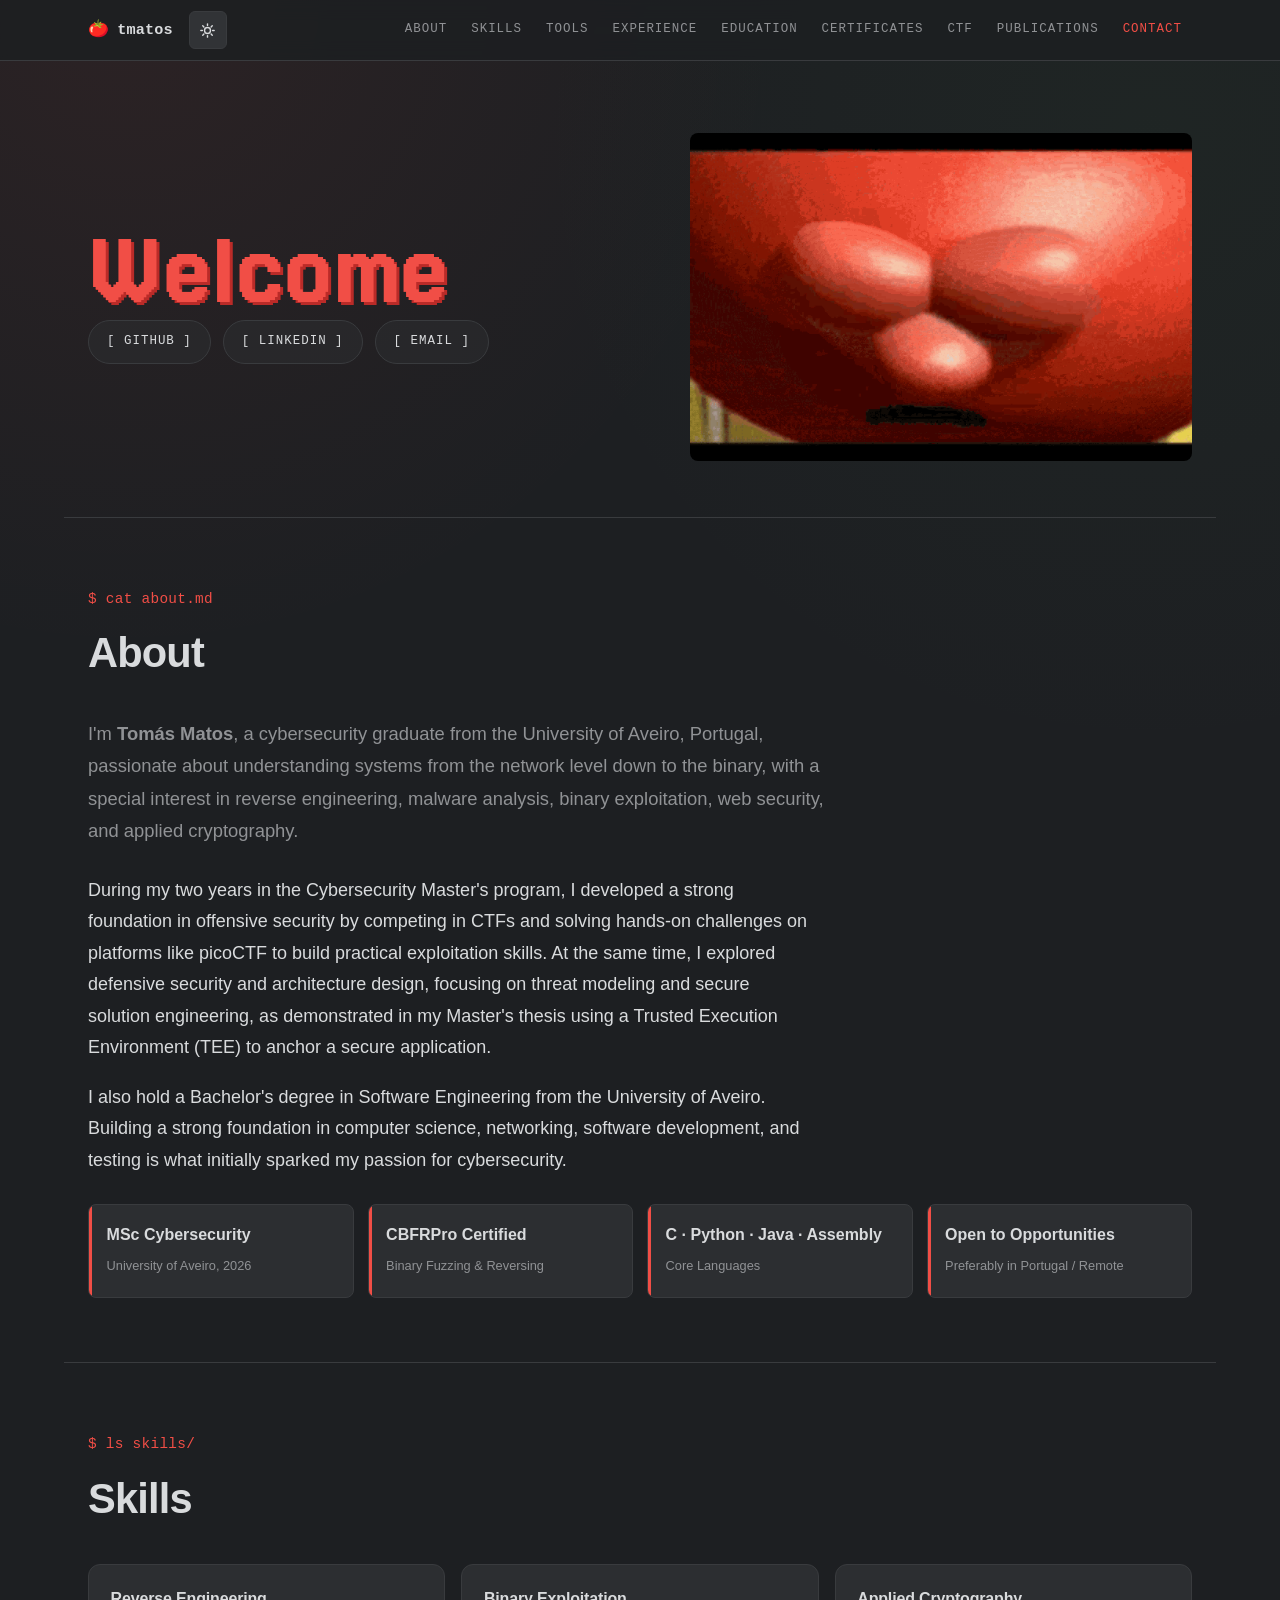
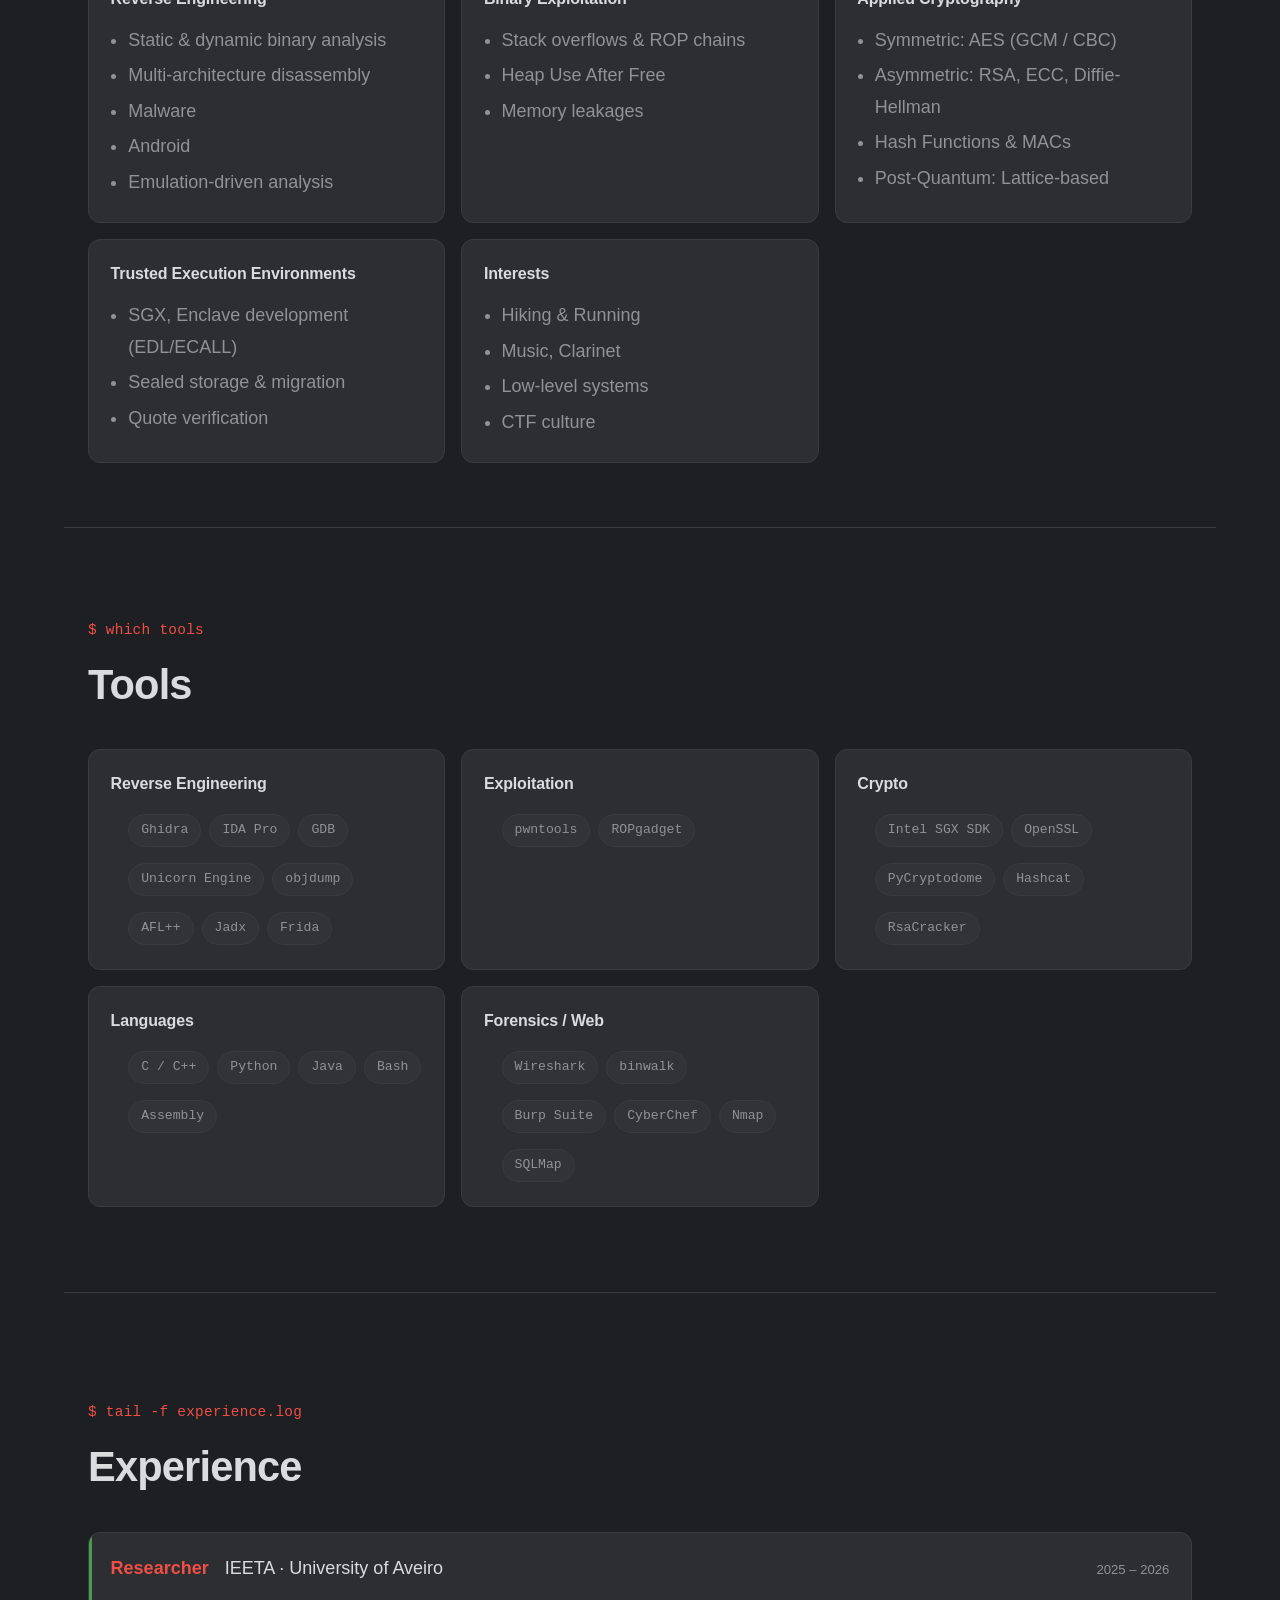
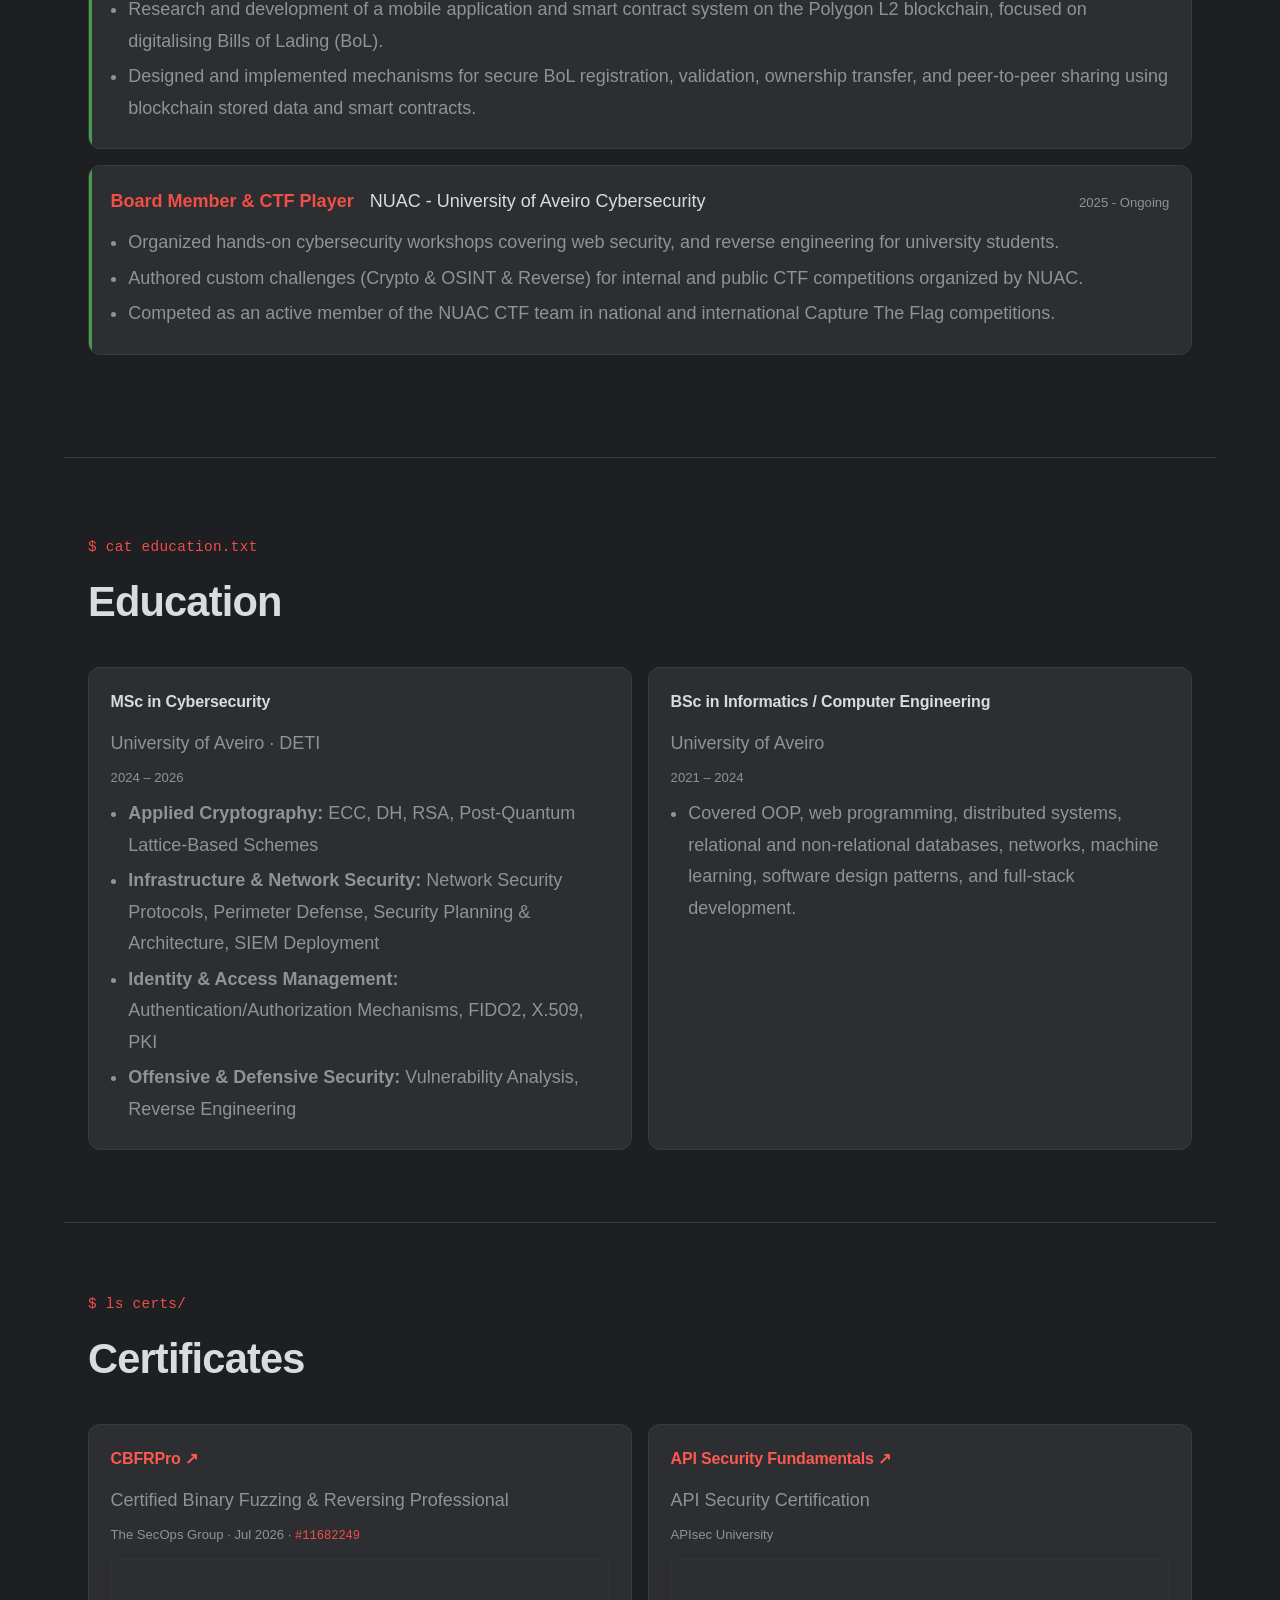
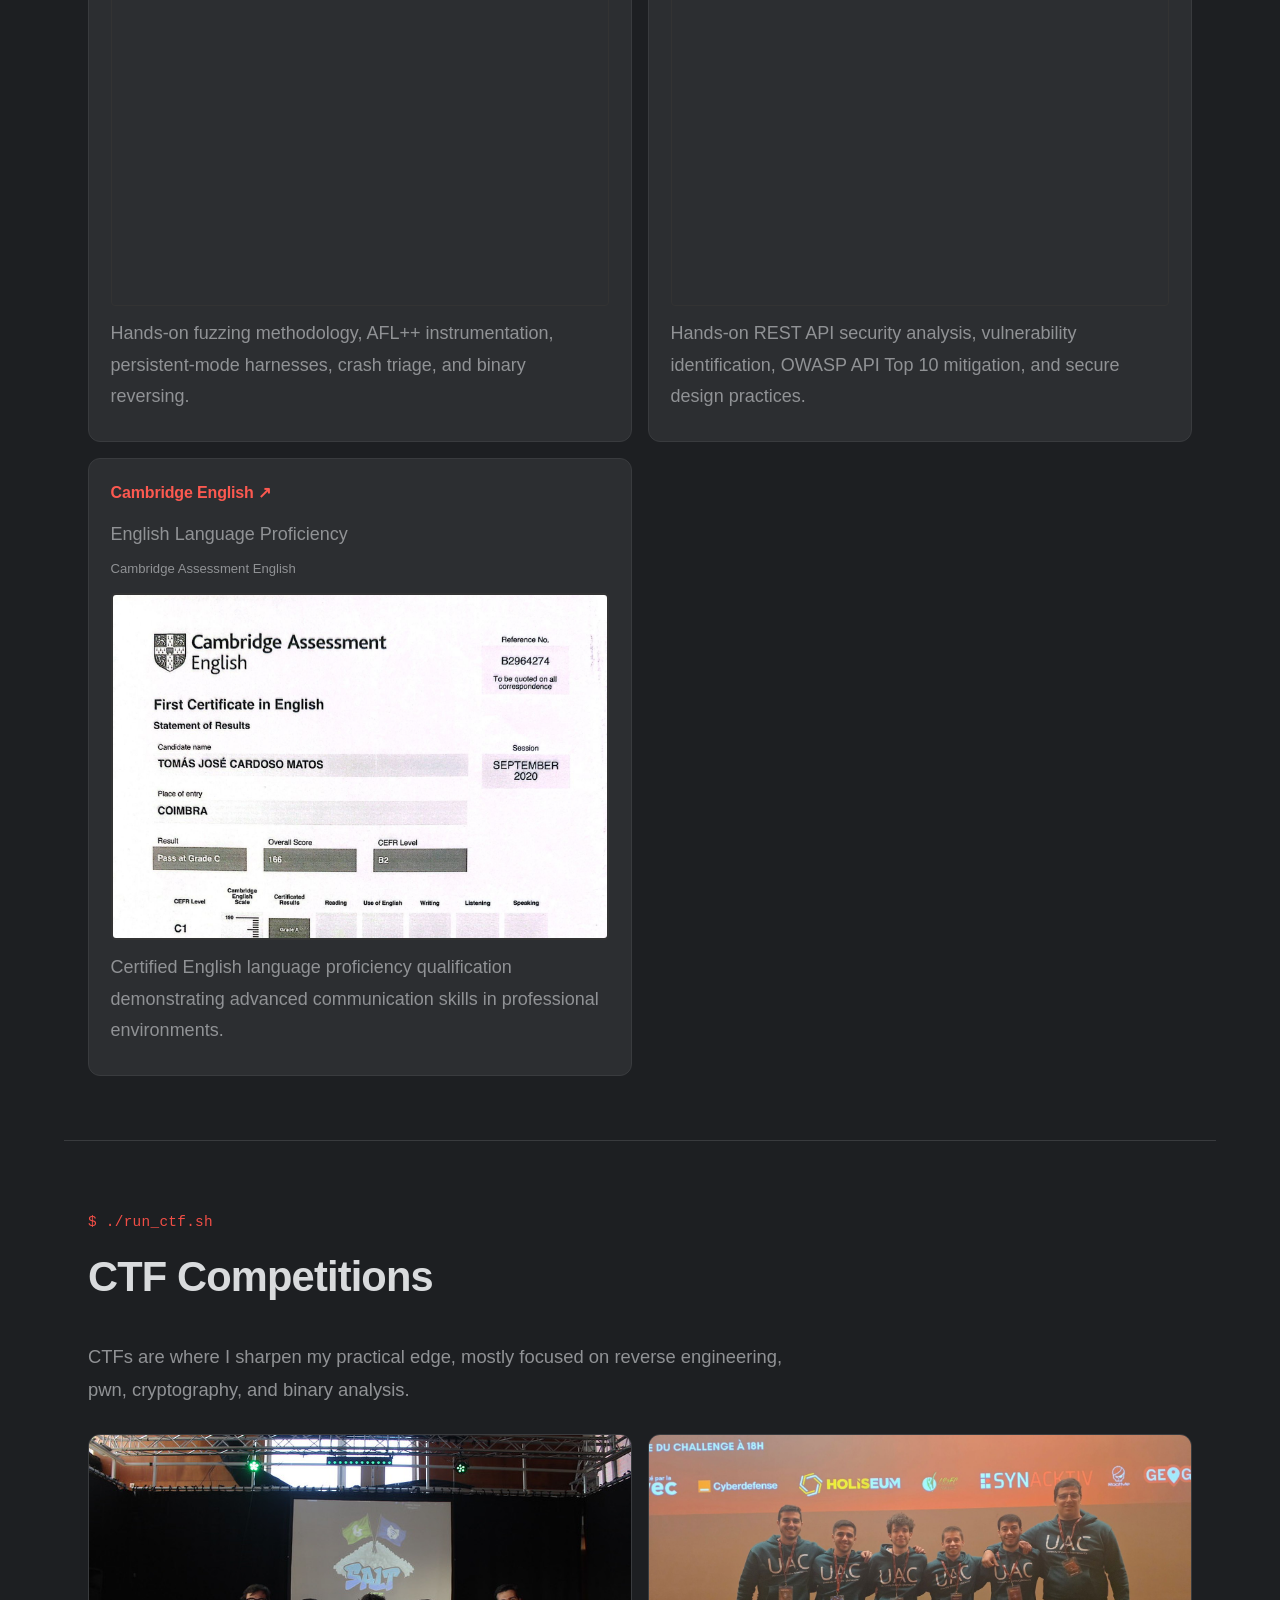
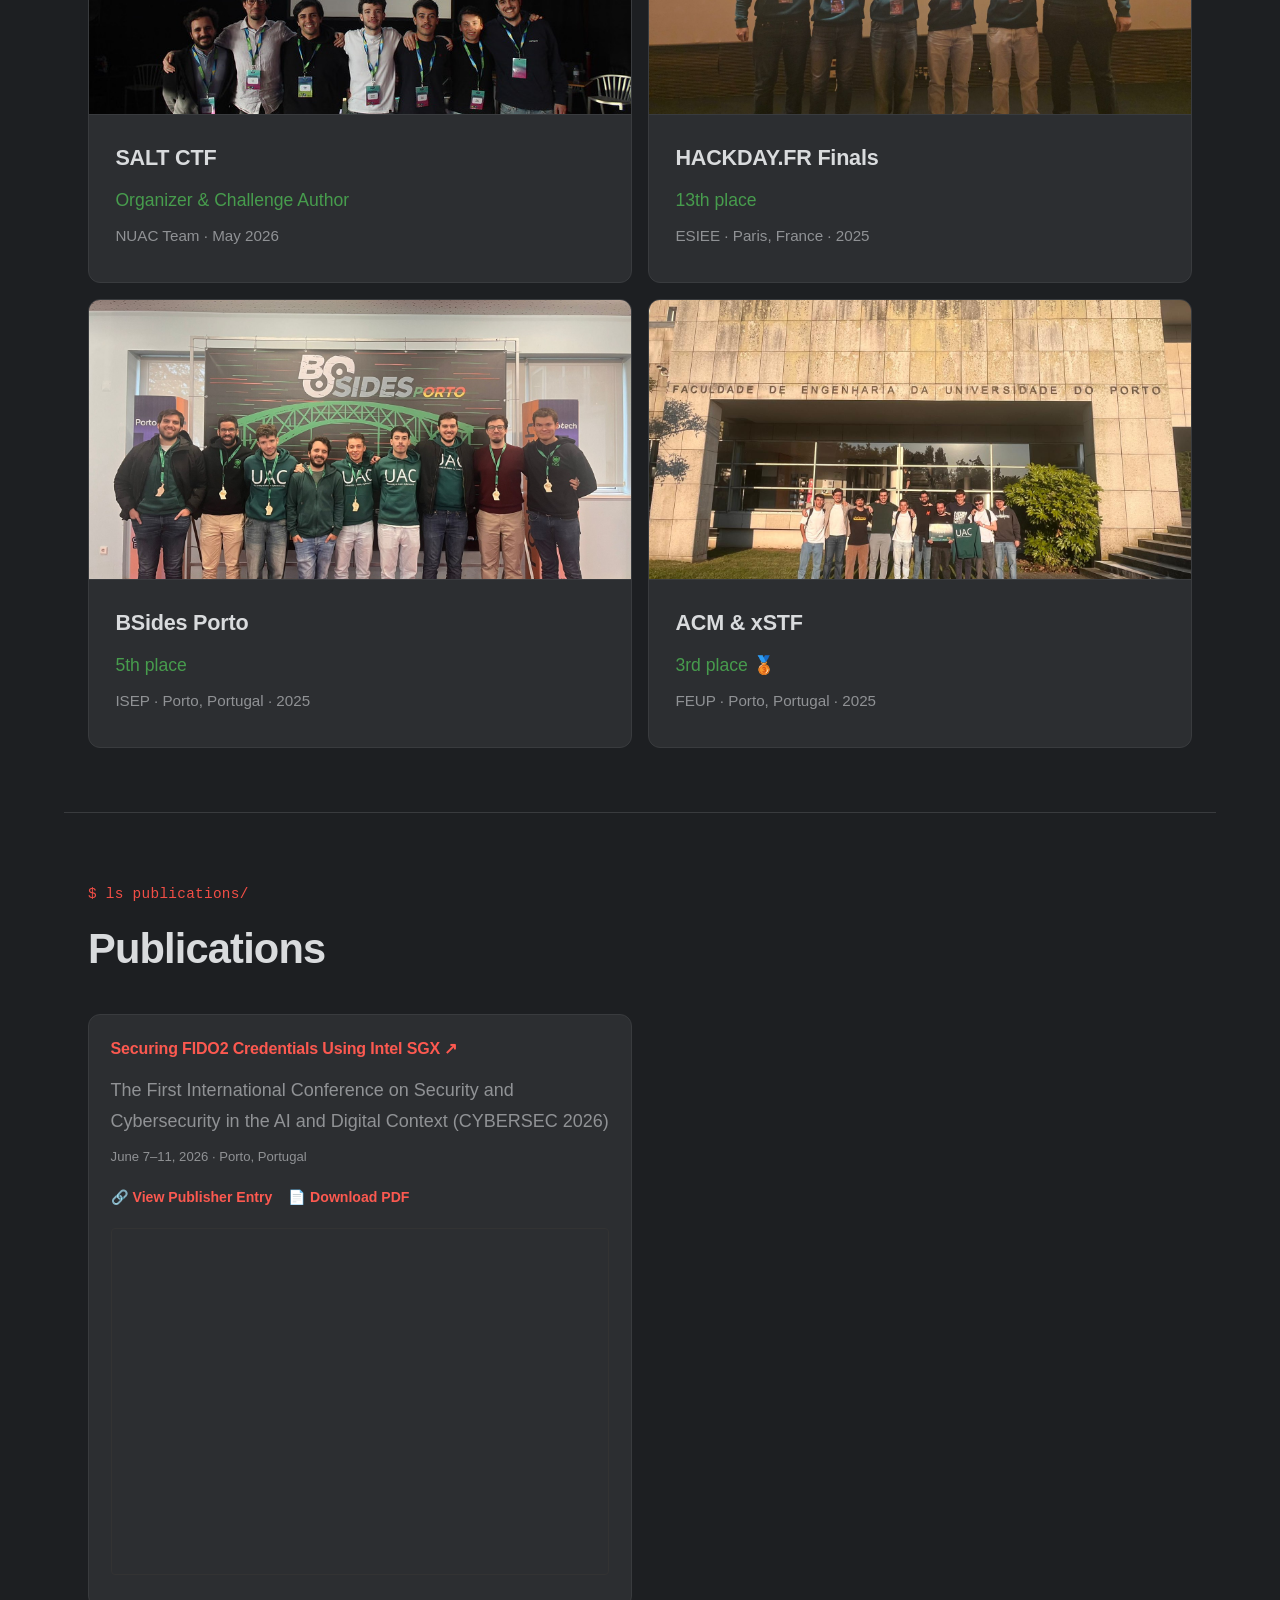
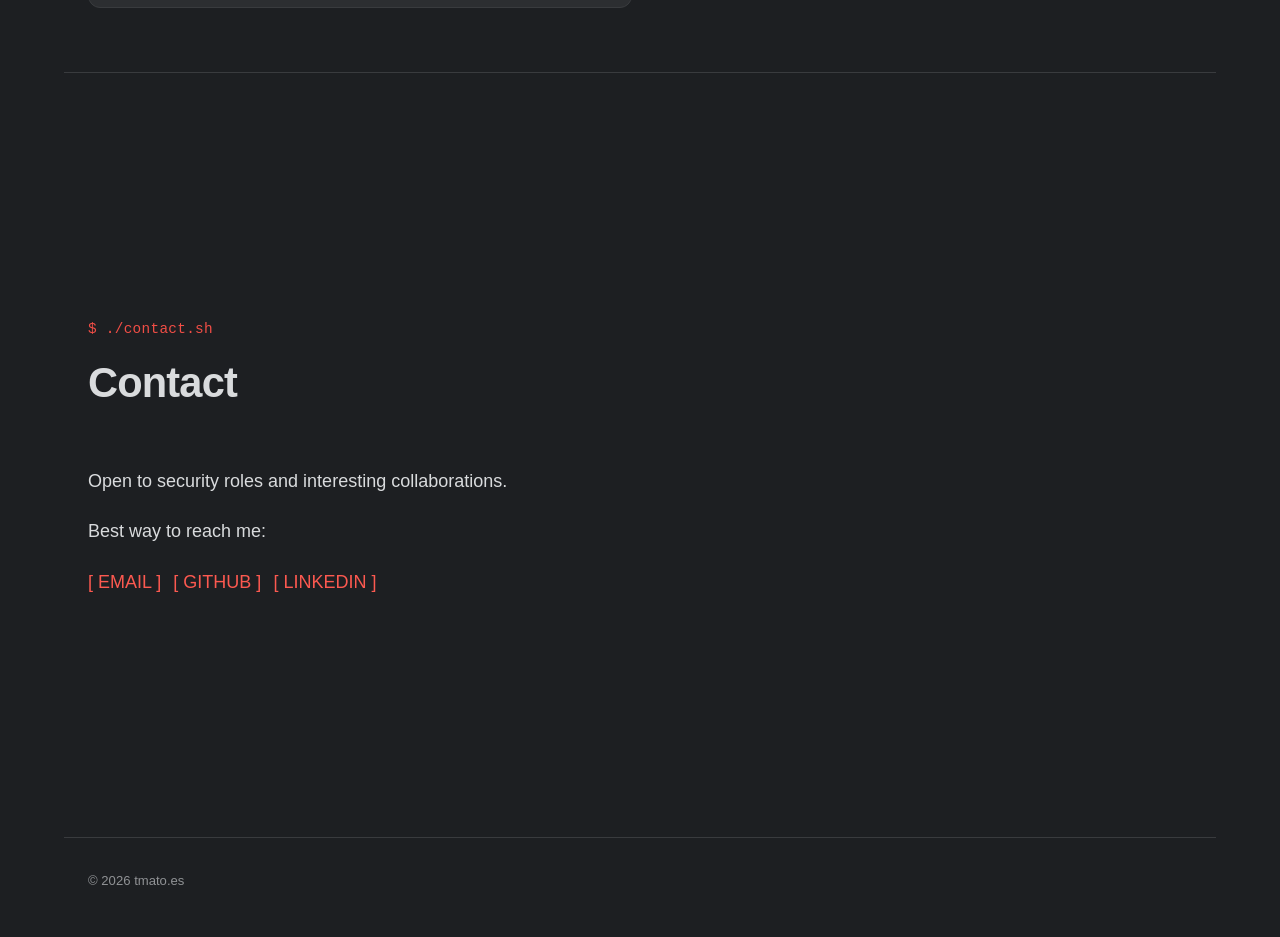
==== commit 0413d5ba: "about update" ====
--- a/index.html
+++ b/index.html
@@ -99,23 +99,35 @@
 
 
     <!-- ───────────────────────────── ABOUT ───────────────────────────── -->
-    <section id="about" class="section">
-      <div class="section__head">
-        <span class="eyebrow">$ cat about.md</span>
-        <h2 class="section__title">About</h2>
-      </div>
-      <div class="section__body about">
-        <p>I'm Tomás Matos. I'm a cybersecurity graduate from the University of Aveiro, Portugal, passionate about reverse engineering, malware analysis and application security.</p>
-        <p>The areas I care about most are <span class="hl">reverse engineering</span>, <span class="hl">binary analysis &amp; exploitation</span>, <span class="hl">applied cryptography</span>, and <span class="hl">Trusted Execution Environment (SGX) security</span>. My master's thesis built an Intel SGX–backed FIDO2 authenticator, which meant a lot of time between enclave internals, cryptographic protocols, and low-level debugging.</p>
-        <p>Outside of academic work I'm used to participating on CTFs, mostly on cryptography, reversing and pwn, and I'm currently looking to grow professionally in reverse engineering and offensive security.</p>
-        <ul class="stats">
-          <li><strong>MSc Cybersecurity</strong><span>University of Aveiro, 2026</span></li>
-          <li><strong>CBFRPro certified</strong><span>binary fuzzing &amp; reversing</span></li>
-          <li><strong>C · Python · Java · Assembly</strong><span>core languages</span></li>
-          <li><strong>Open to opportunities</strong><span>preferable in Portugal</span></li>
-        </ul>
-      </div>
-    </section>
+<section id="about" class="section">
+  <div class="section__head">
+    <span class="eyebrow">$ cat about.md</span>
+    <h2 class="section__title">About</h2>
+  </div>
+  <div class="section__body about">
+<p class="section__lead">
+  I'm <strong>Tomás Matos</strong>, a cybersecurity graduate from the University of Aveiro, Portugal, passionate about understanding systems from the network level down to the binary, with a special interest in reverse engineering, malware analysis, binary exploitation, web security, and applied cryptography.
+</p>
+
+<p>
+  During my two years in the Cybersecurity Master's program, I developed a strong foundation in offensive security by competing in CTFs and solving hands-on challenges on platforms like picoCTF to build practical exploitation skills. At the same time, I explored defensive security and architecture design, focusing on threat modeling and secure solution engineering, as demonstrated in my Master's thesis using a Trusted Execution Environment (TEE) to anchor a secure application.
+</p>
+
+<p>
+I also hold a Bachelor's degree in Software Engineering from the University of Aveiro. Building a strong foundation in computer science, networking, software development, and testing is what initially sparked my passion for cybersecurity.</p>
+
+    <!-- <p>
+      Beyond academia, I regularly compete in CTFs (focusing on pwn, crypto, and reversing) and organize technical events for the university's cybersecurity club. I am currently looking for full-time opportunities in offensive security and software analysis.
+    </p> -->
+
+    <ul class="stats">
+      <li><strong>MSc Cybersecurity</strong><span>University of Aveiro, 2026</span></li>
+      <li><strong>CBFRPro Certified</strong><span>Binary Fuzzing &amp; Reversing</span></li>
+      <li><strong>C · Python · Java · Assembly</strong><span>Core Languages</span></li>
+      <li><strong>Open to Opportunities</strong><span>Preferably in Portugal / Remote</span></li>
+    </ul>
+  </div>
+</section>
 
     <!-- ───────────────────────────── SKILLS ───────────────────────────── -->
     <section id="skills" class="section">
@@ -536,7 +548,9 @@
         <h2 class="section__title">Contact</h2>
       </div>
       <div class="section__body contact">
-        <p>Open to reverse-engineering / security roles and interesting collaborations. Best way to reach me:</p>
+        <p>Open to security roles and interesting collaborations.</p> 
+        
+        <p>Best way to reach me:</p>
         <div class="contact__links">
           <a href="mailto:matostomas2003@gmail.com">[ EMAIL ]</a>
           <a href="https://github.com/tomasmatos2003" target="_blank" rel="noopener">[ GITHUB ]</a>
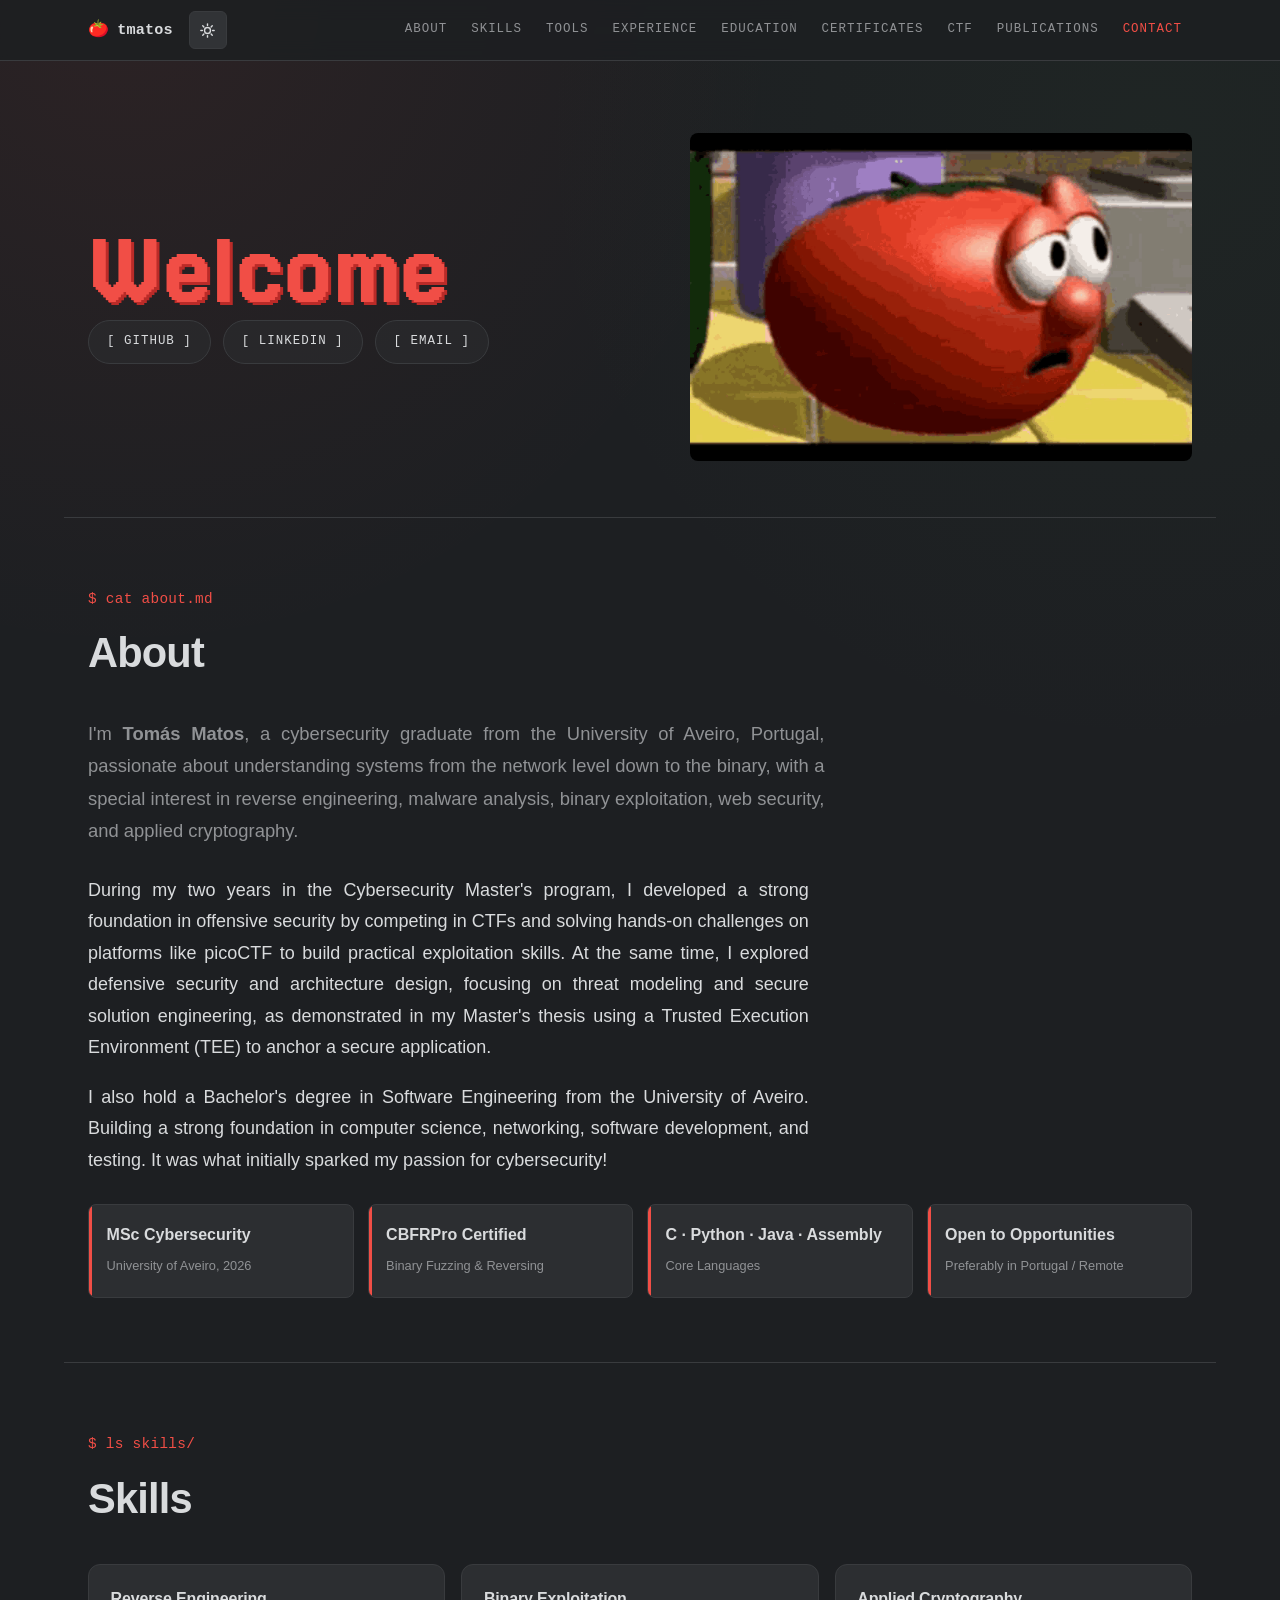
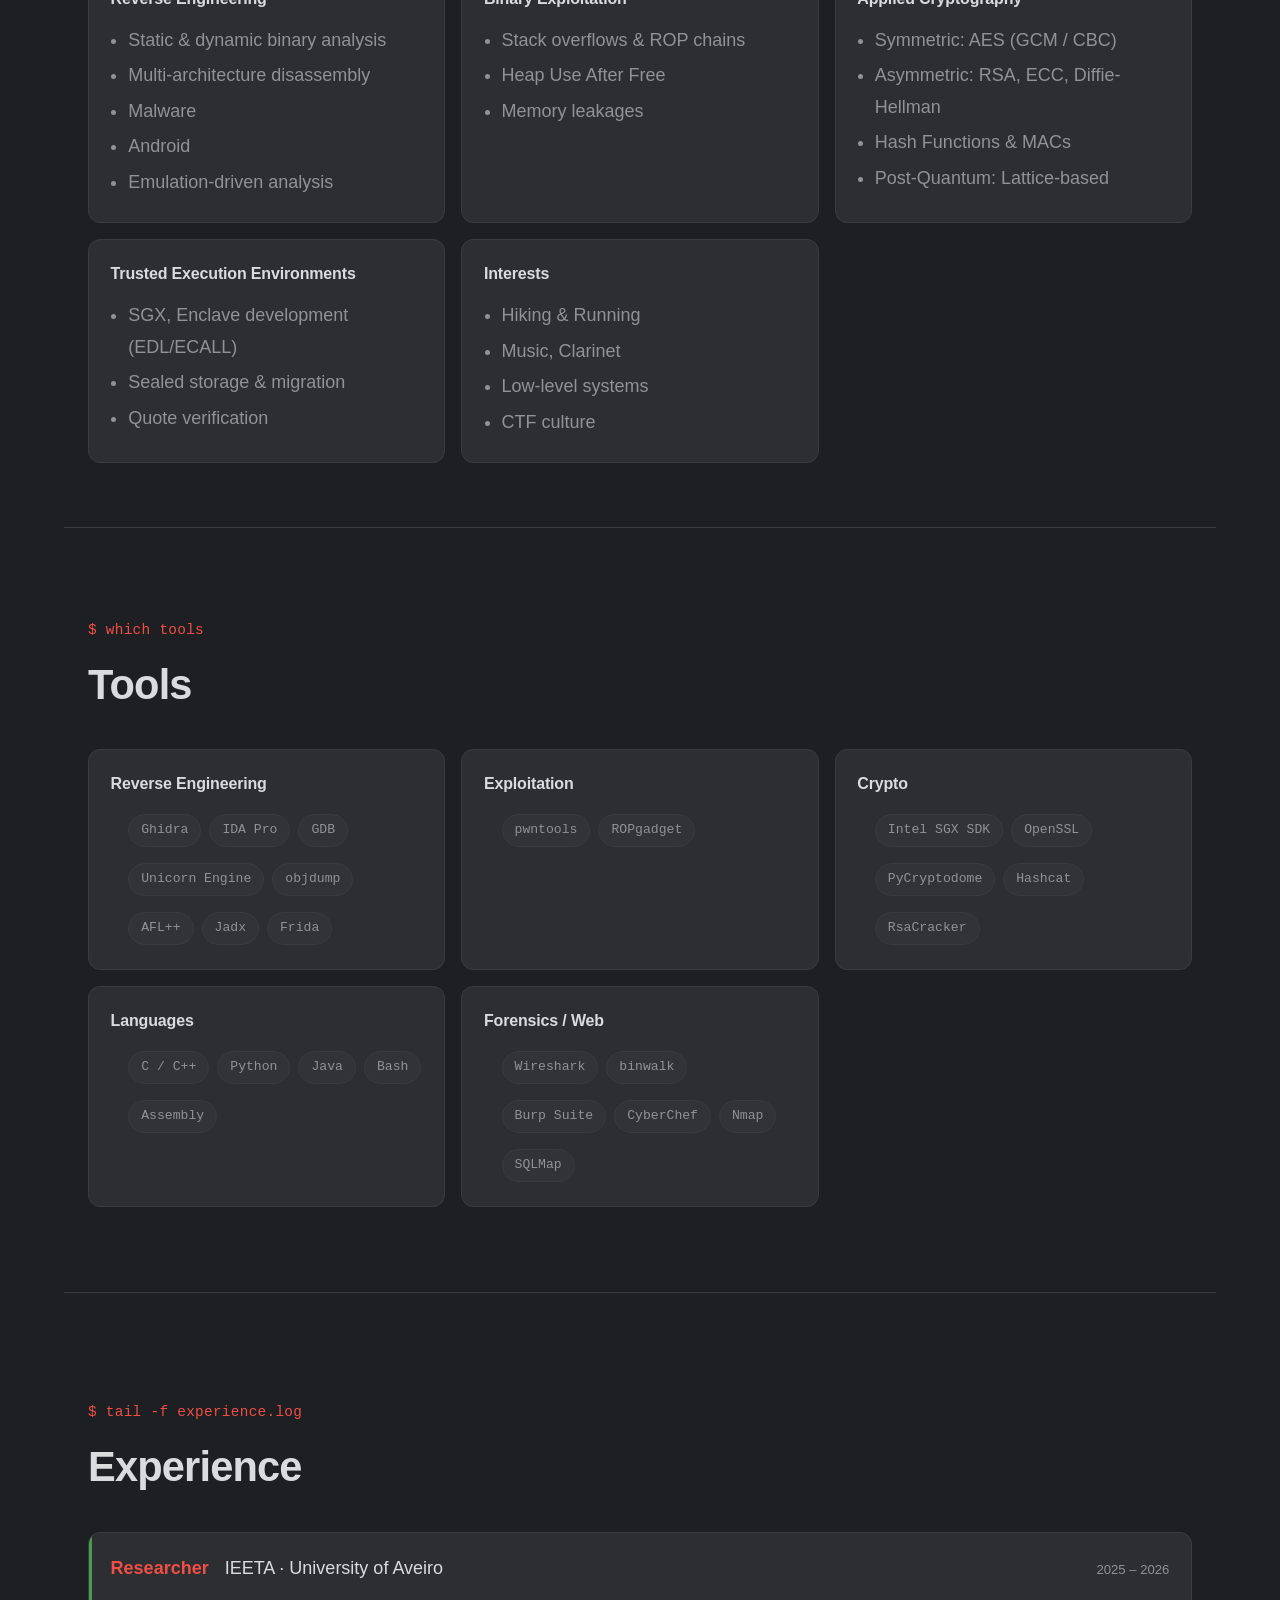
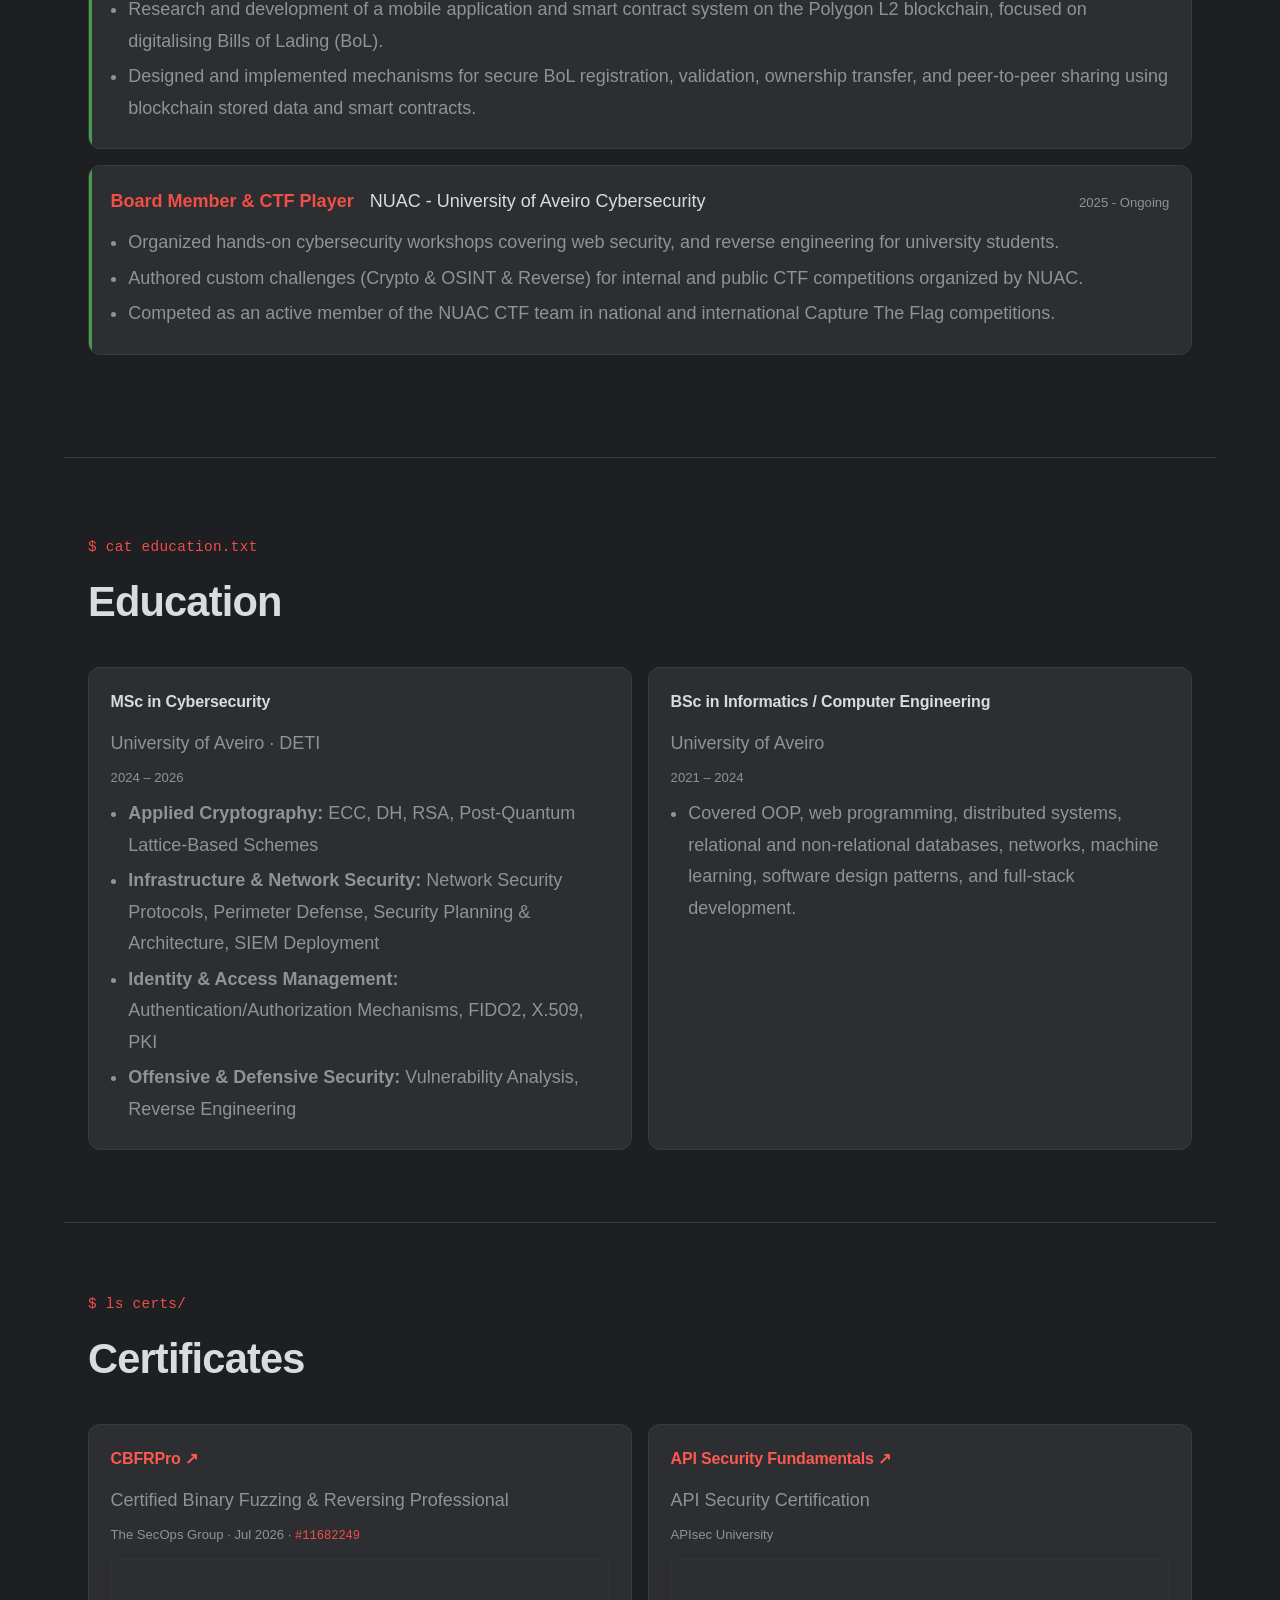
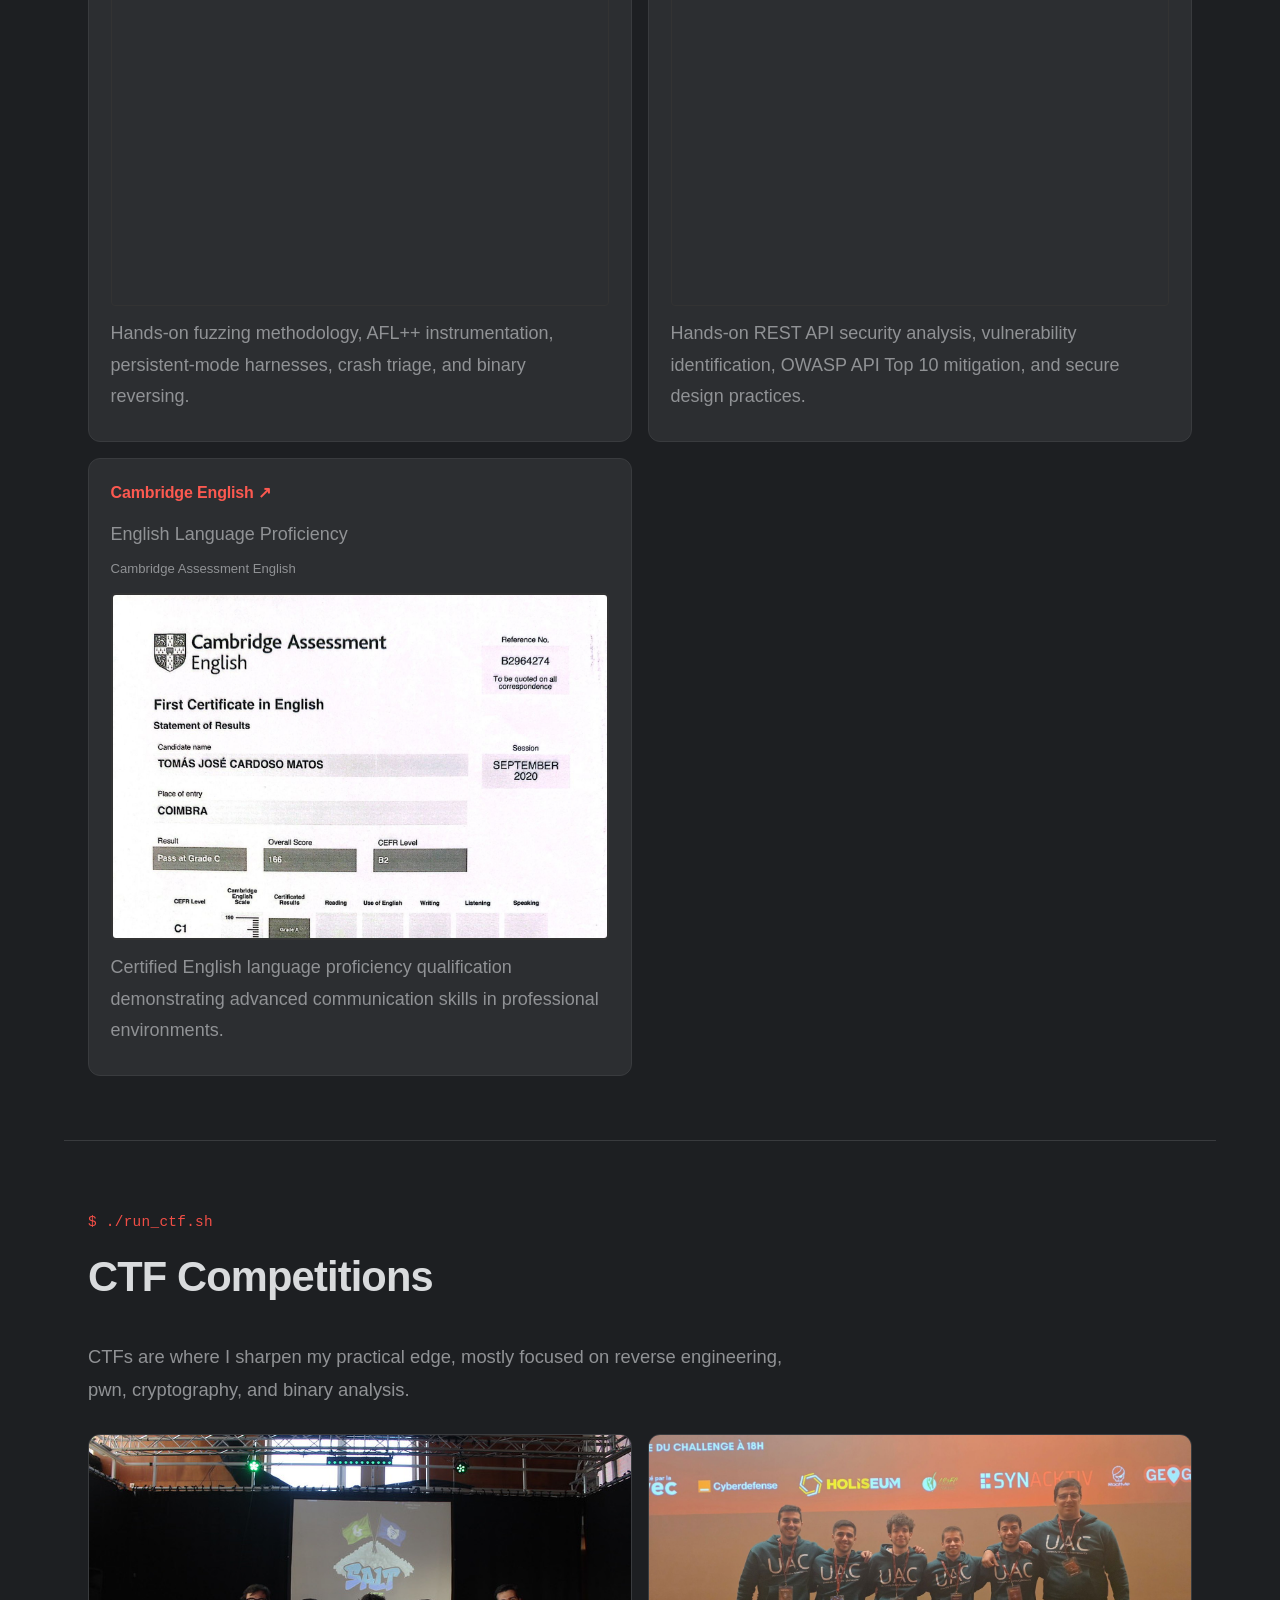
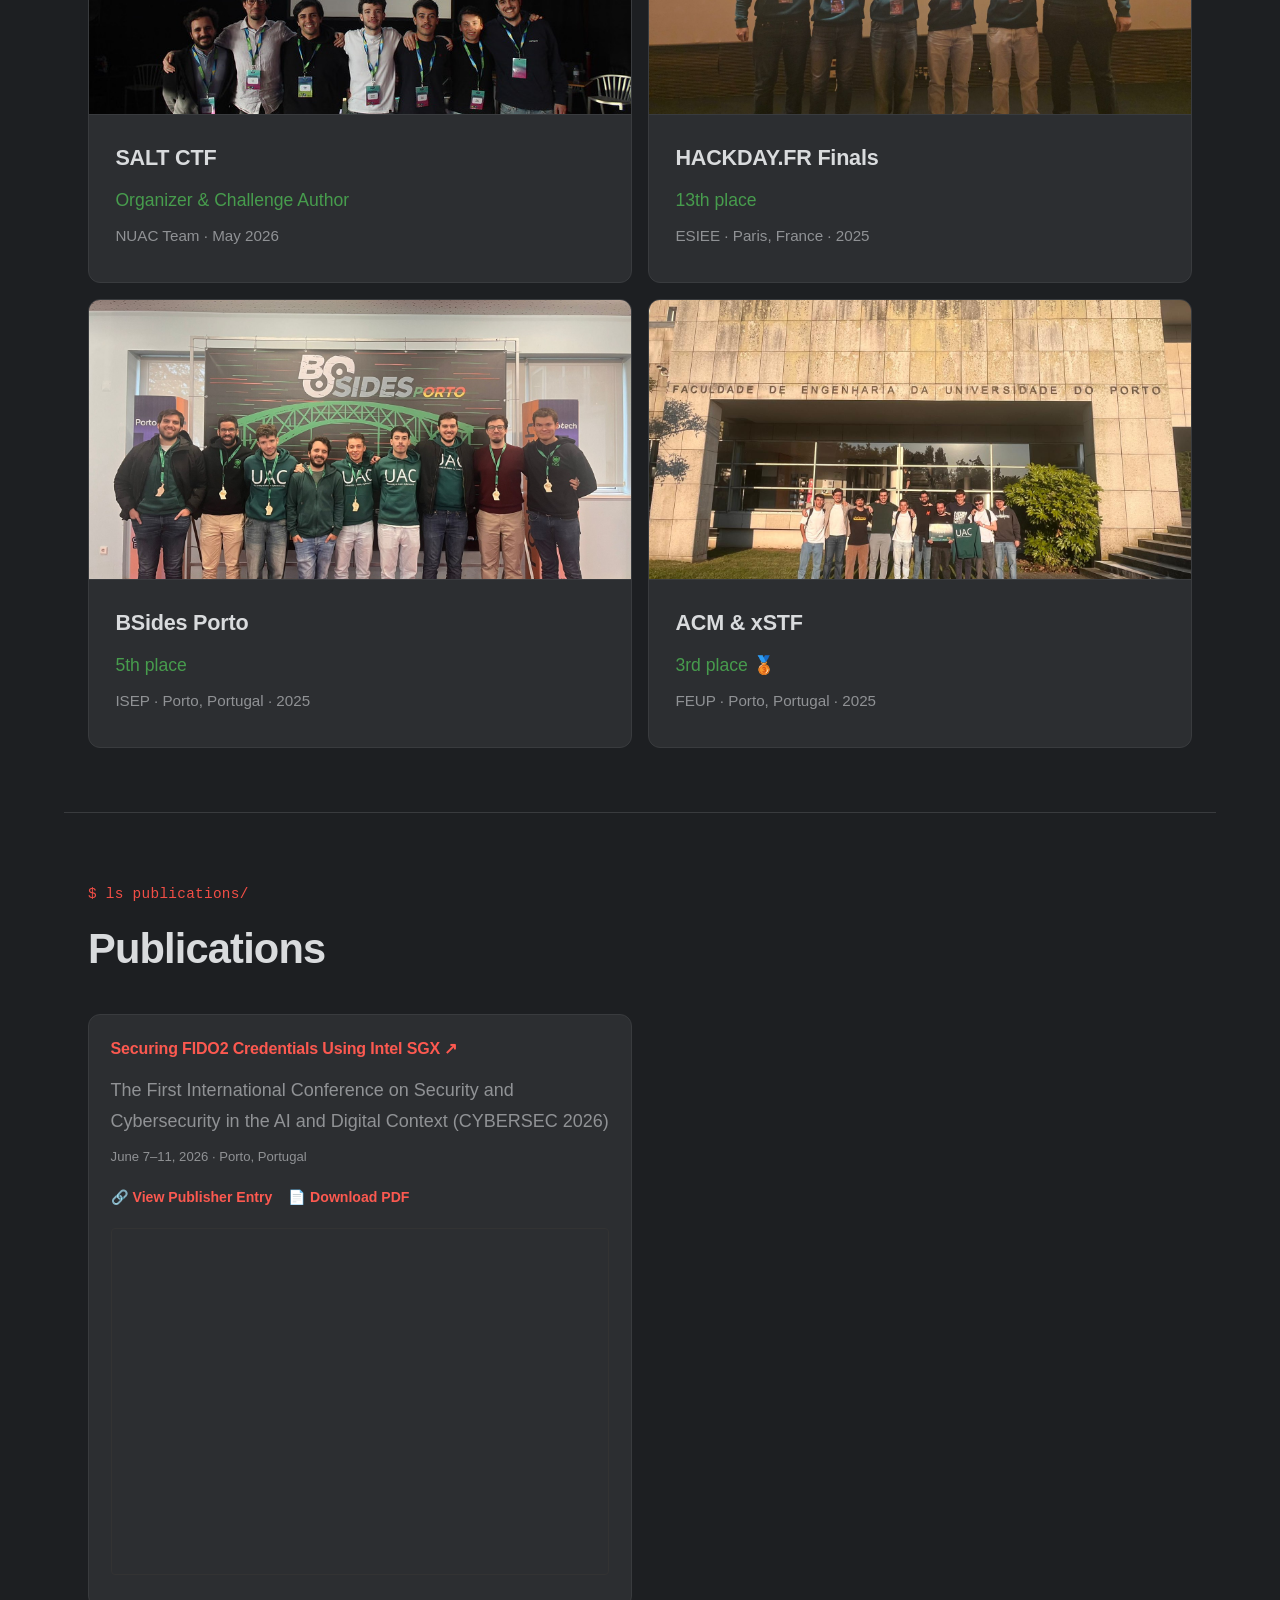
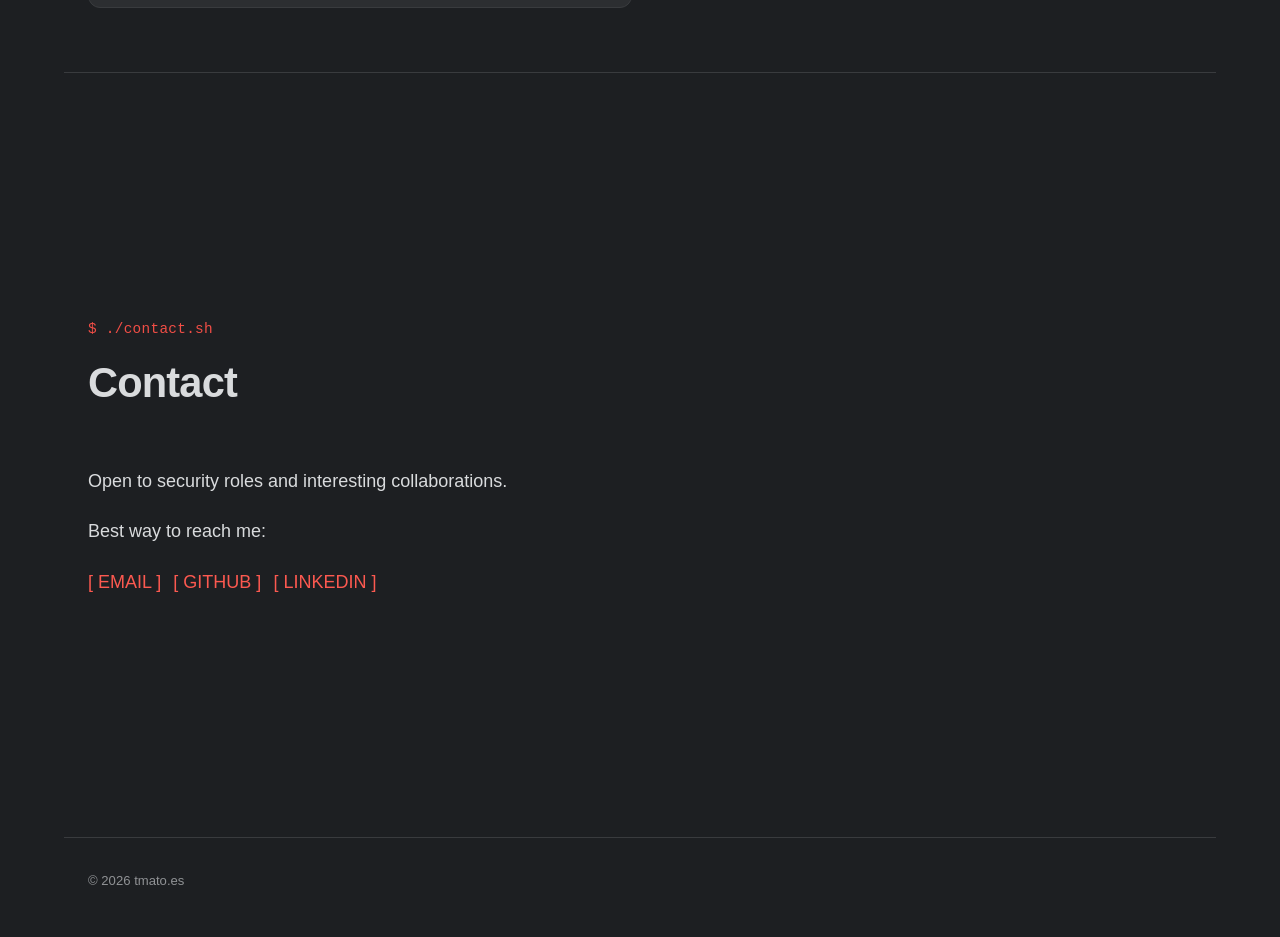
==== commit ca7a6af2: "justify" ====
--- a/index.html
+++ b/index.html
@@ -114,7 +114,7 @@
 </p>
 
 <p>
-I also hold a Bachelor's degree in Software Engineering from the University of Aveiro. Building a strong foundation in computer science, networking, software development, and testing is what initially sparked my passion for cybersecurity.</p>
+I also hold a Bachelor's degree in Software Engineering from the University of Aveiro. Building a strong foundation in computer science, networking, software development, and testing. It was what initially sparked my passion for cybersecurity!</p>
 
     <!-- <p>
       Beyond academia, I regularly compete in CTFs (focusing on pwn, crypto, and reversing) and organize technical events for the university's cybersecurity club. I am currently looking for full-time opportunities in offensive security and software analysis.
--- a/assets/css/style.css
+++ b/assets/css/style.css
@@ -203,7 +203,9 @@
 
 .hl { color: var(--leaf); font-weight: 500; }
 code, .mono { font-family: var(--font-mono); color: var(--tomato); font-size: .92em; }
-
+.about p {
+  text-align: justify;
+}
 /* about stats */
 .stats { list-style: none; padding: 0; margin: 1.75rem 0 0; display: flex; flex-wrap: wrap; gap: 14px; }
 .stats li {
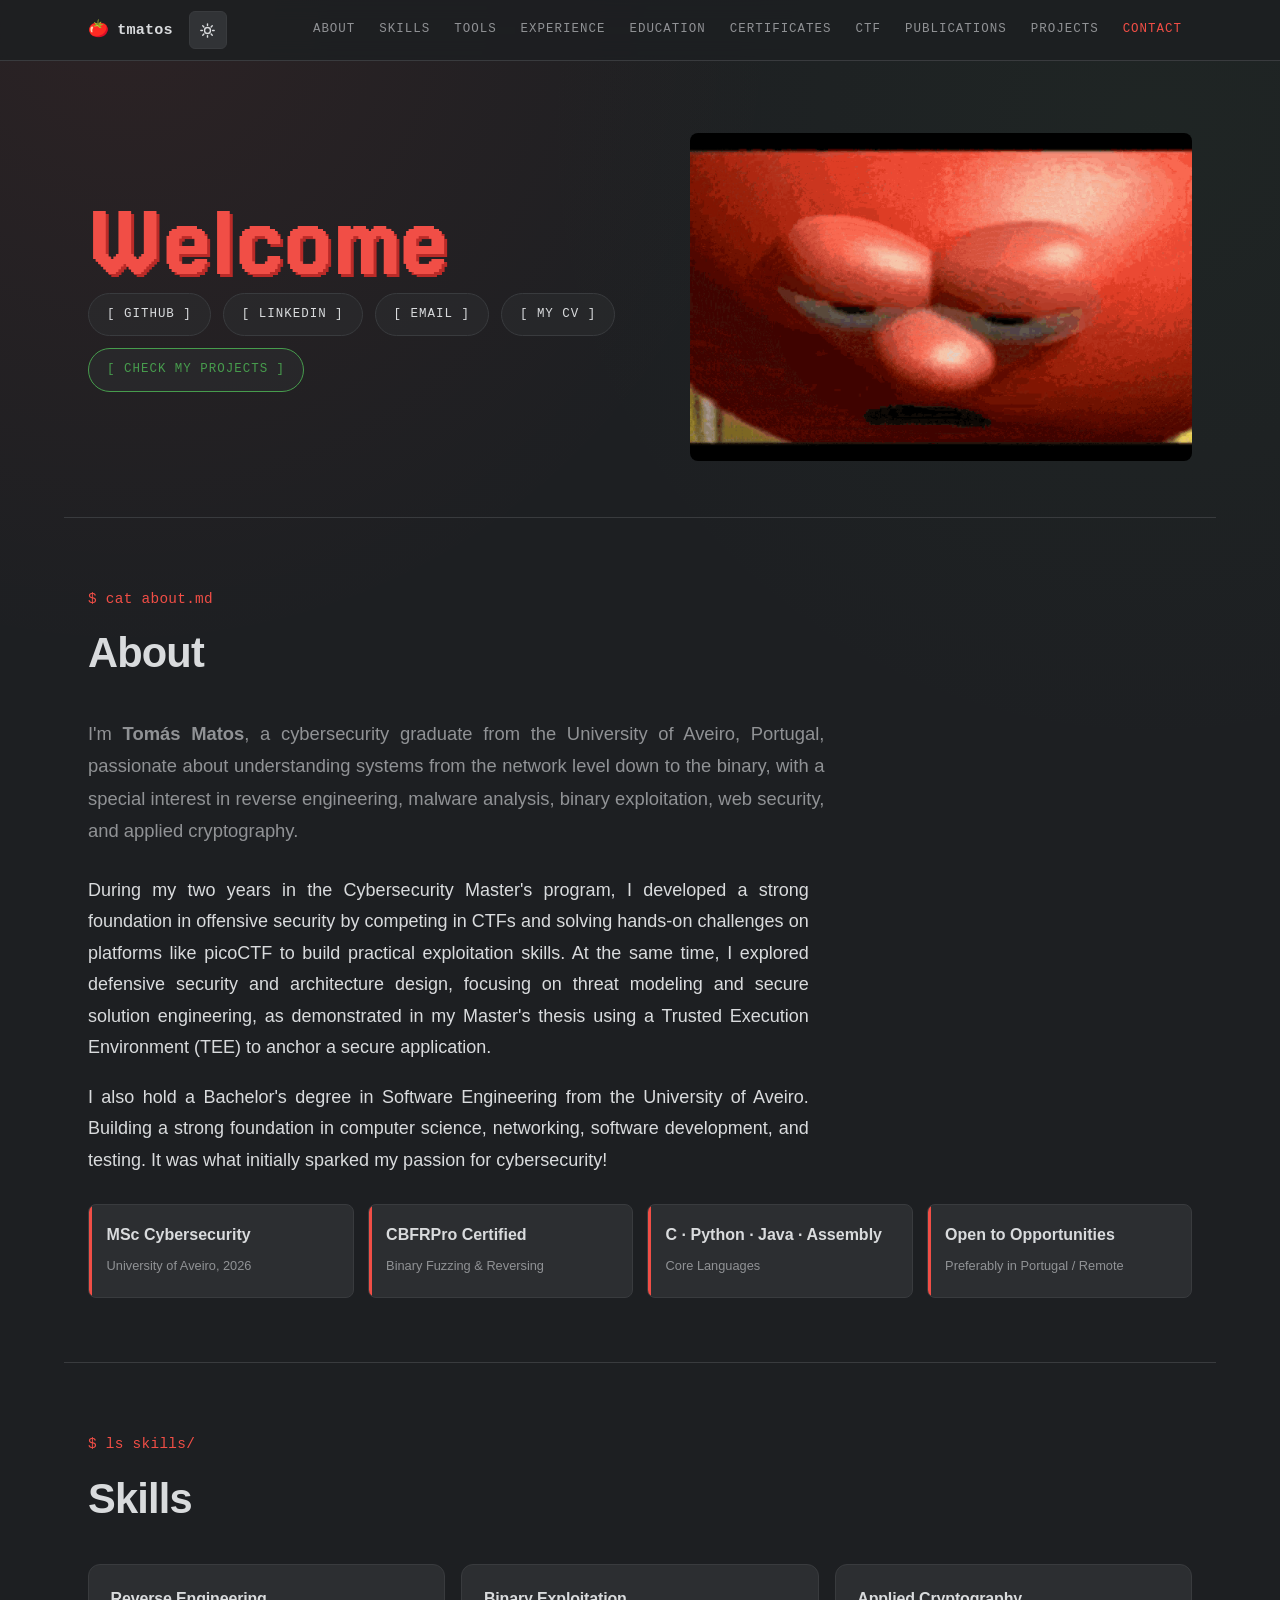
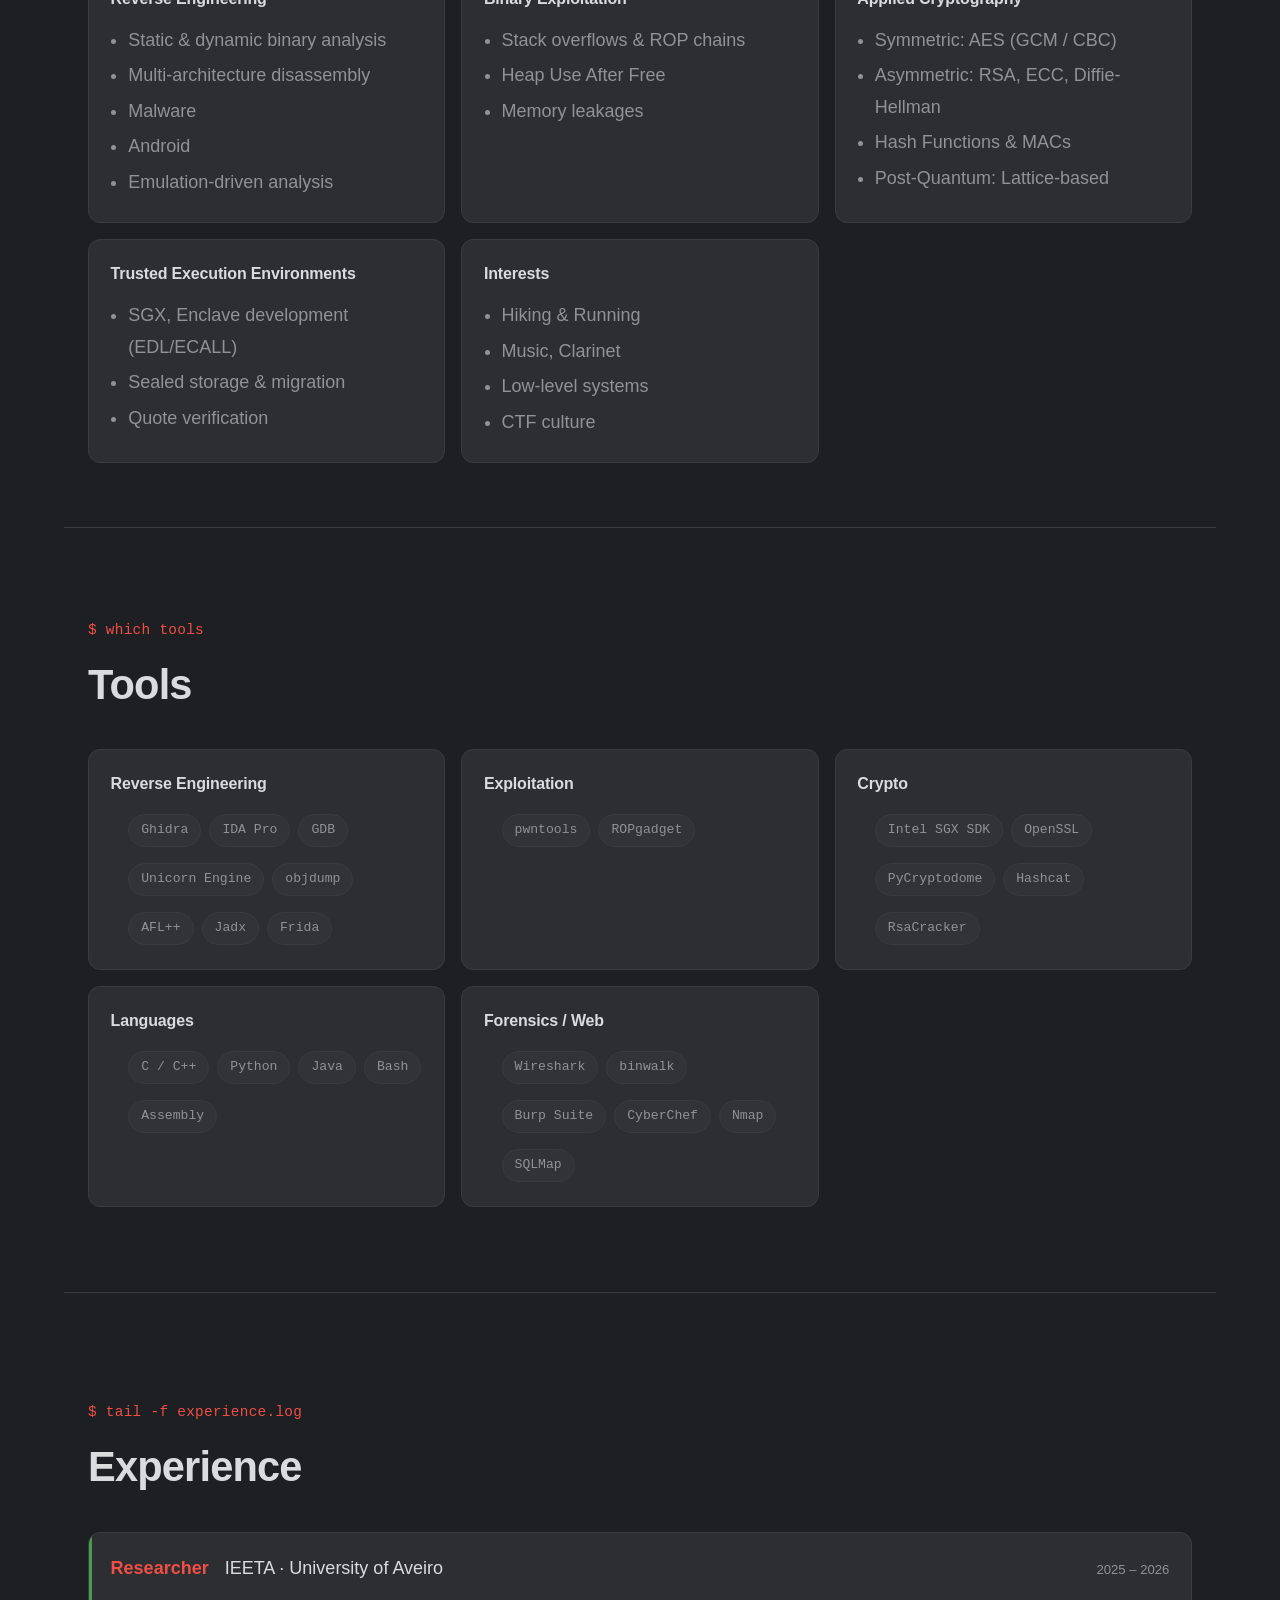
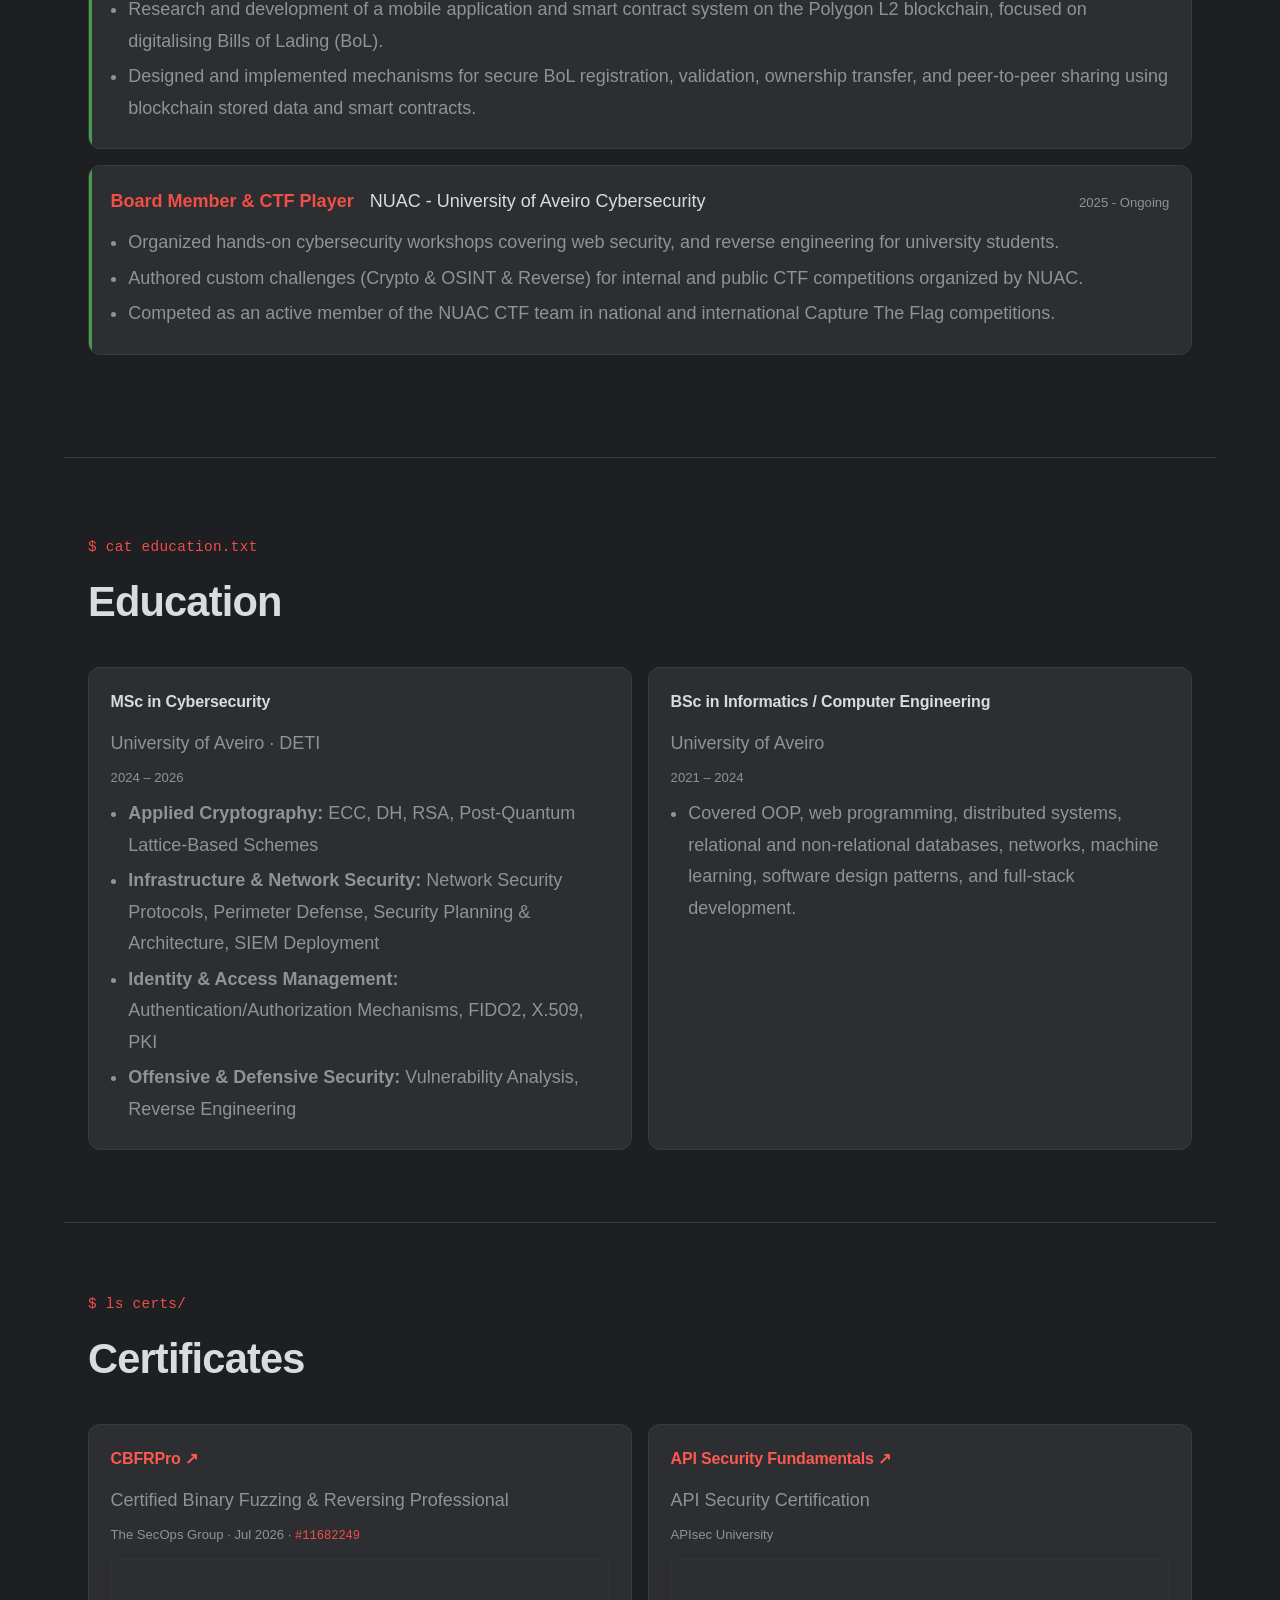
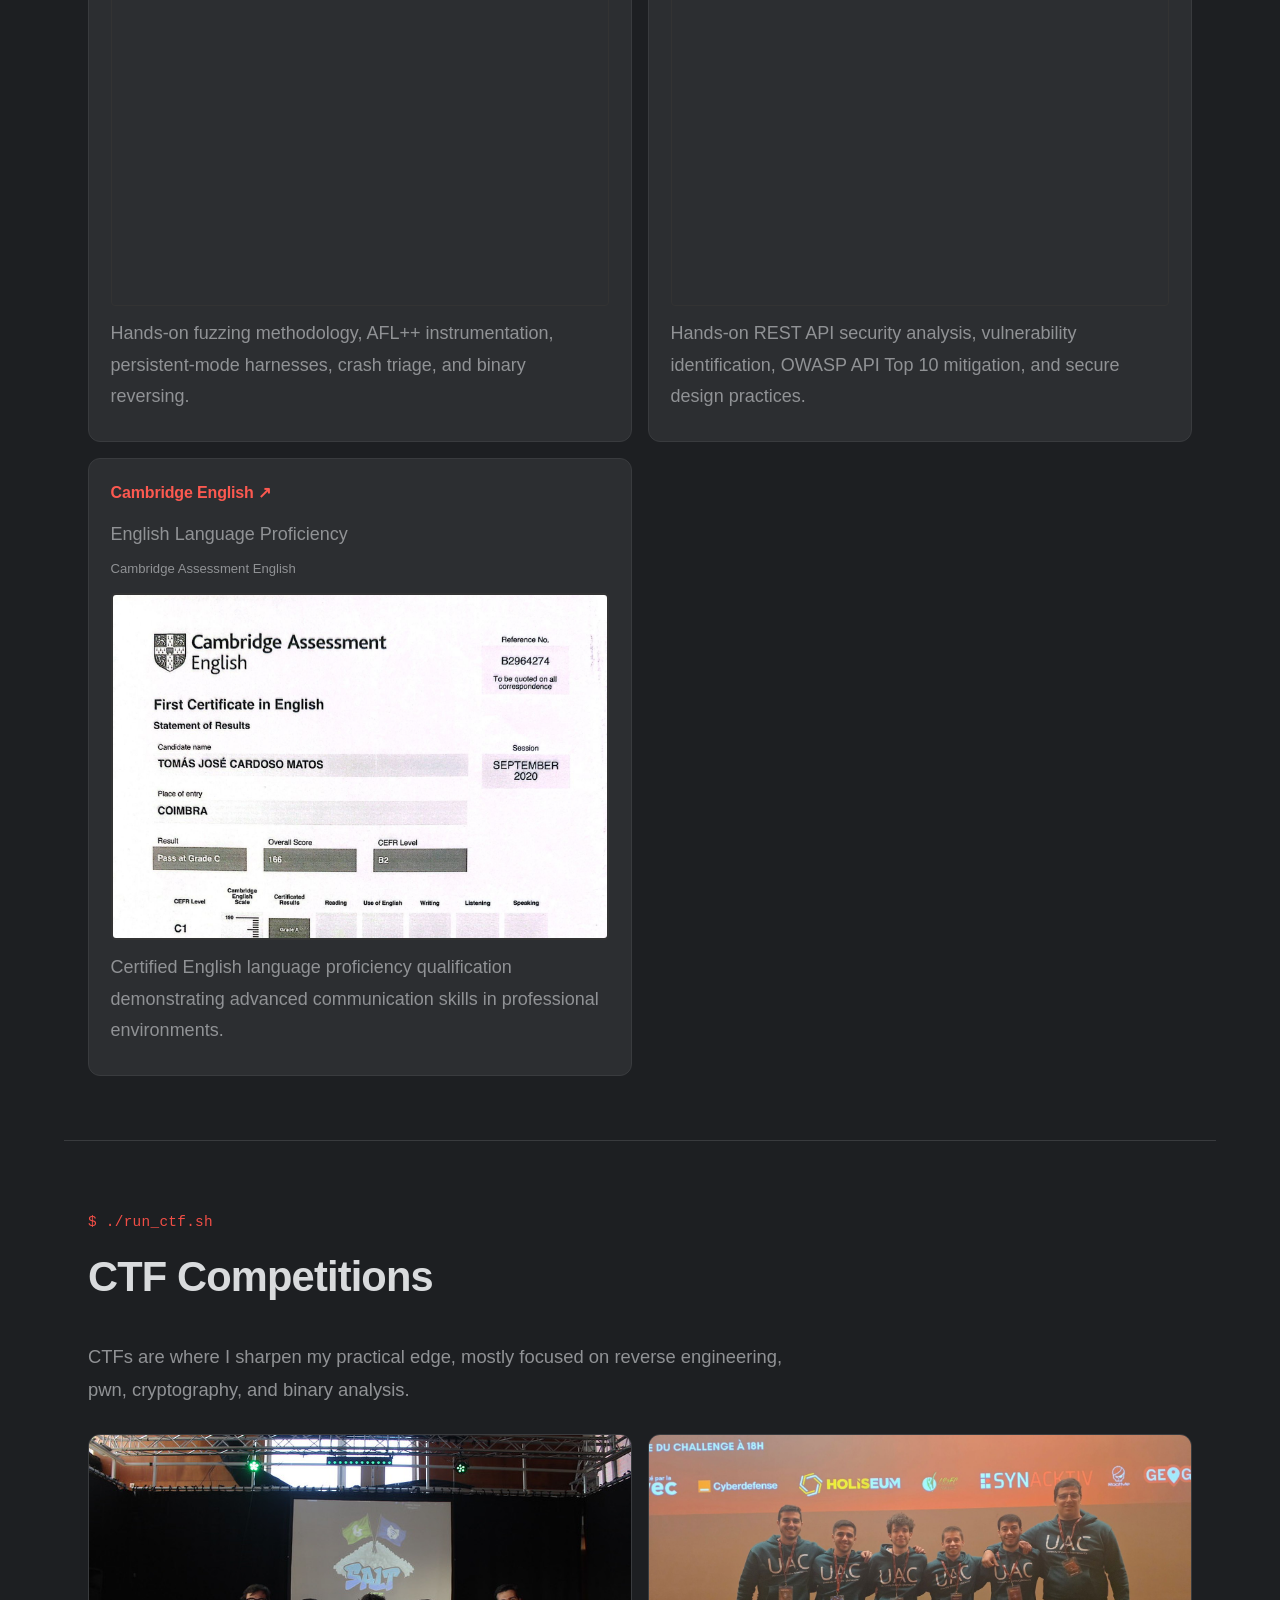
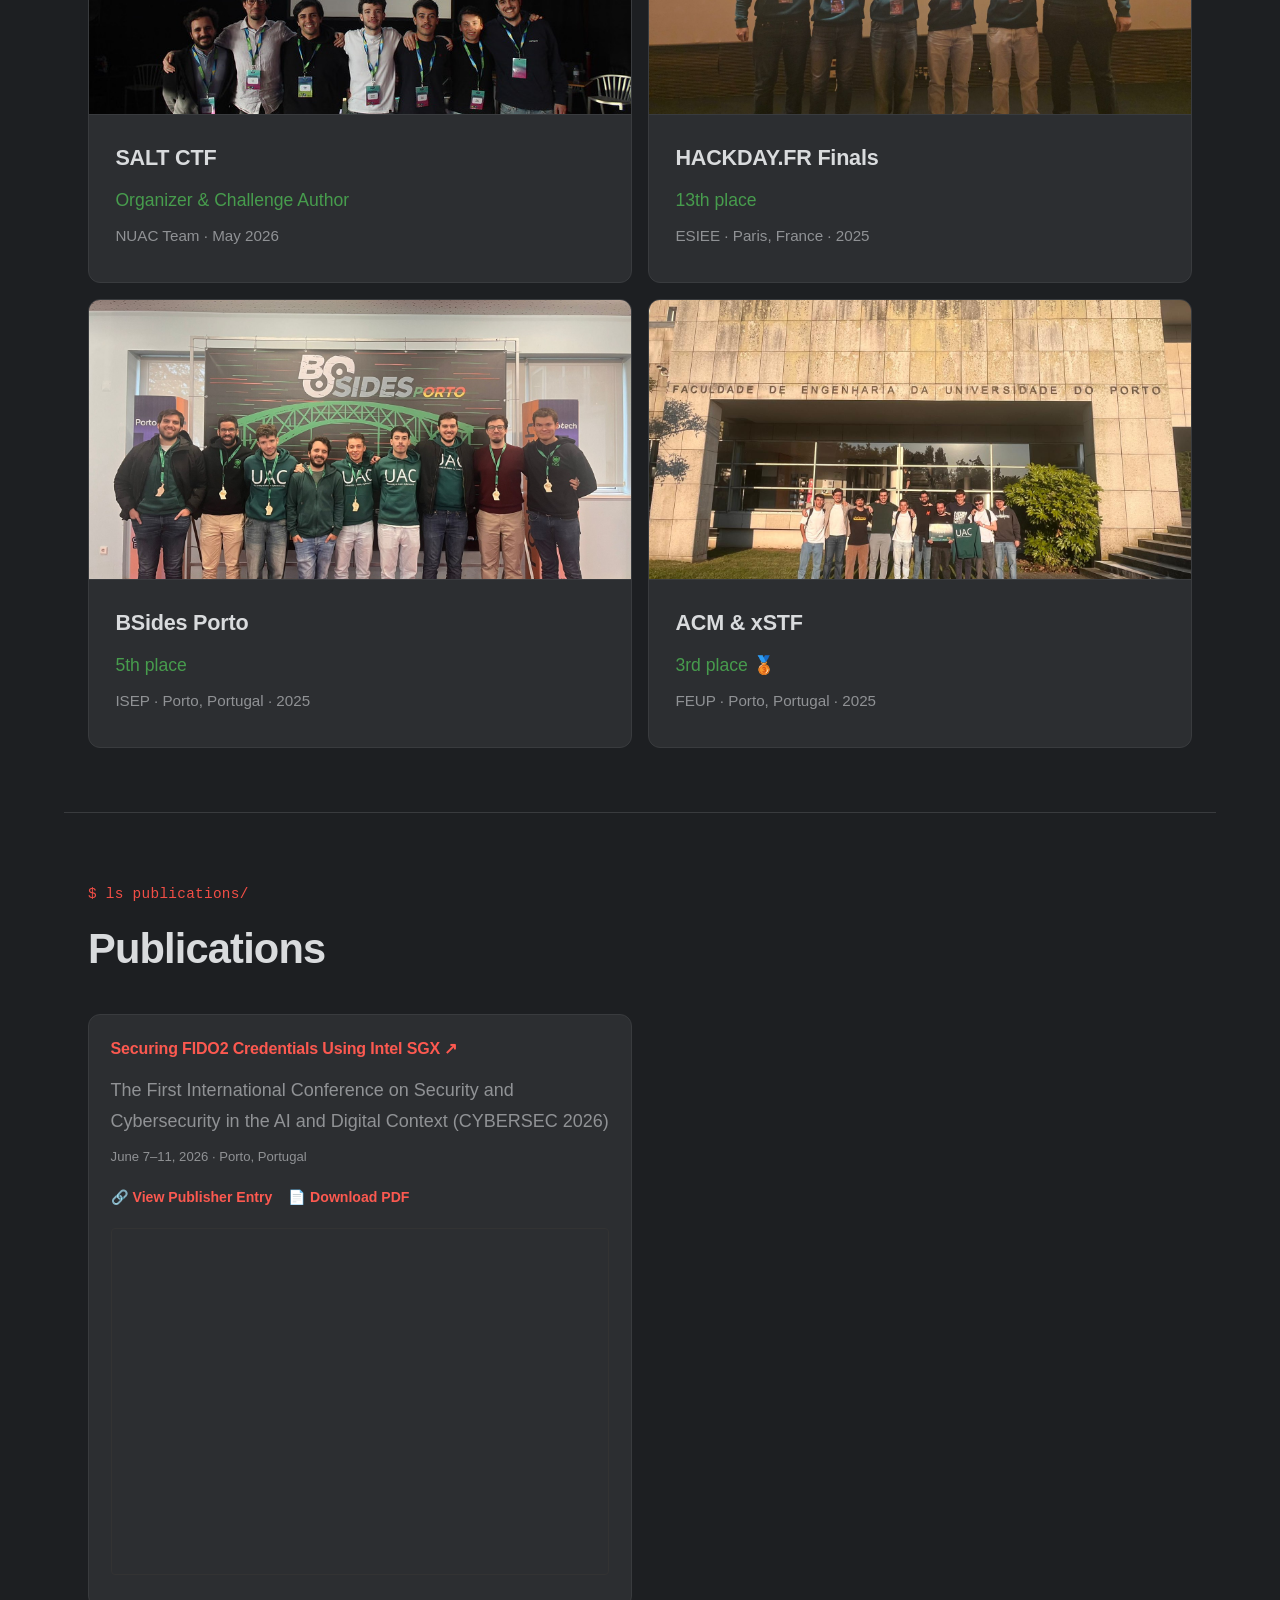
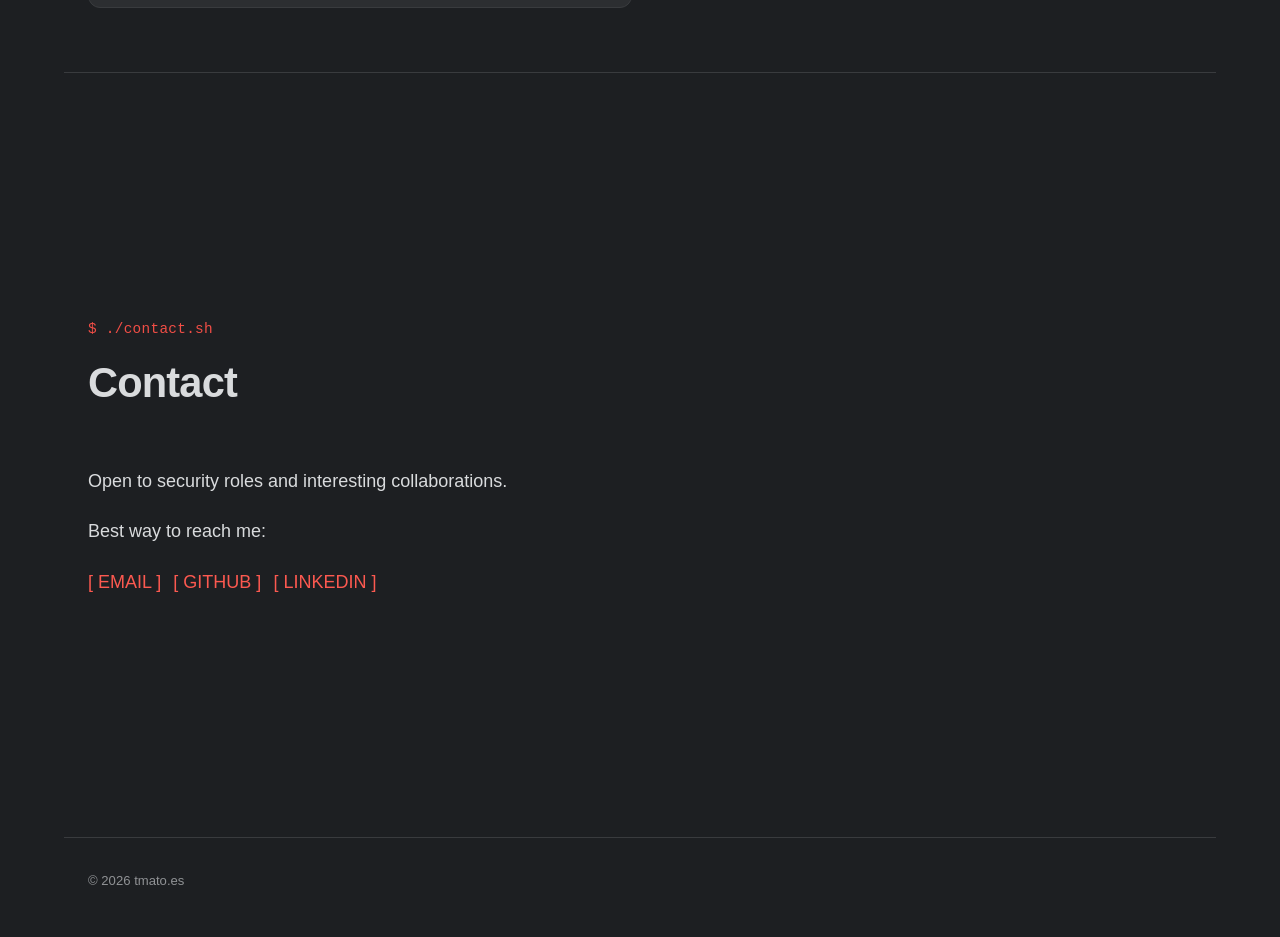
==== commit e6cc3a67: "projects add" ====
--- a/index.html
+++ b/index.html
@@ -34,7 +34,7 @@
   <!-- ───────────────────────────── NAVBAR ───────────────────────────── -->
   <header class="nav" id="top">
     <div class="nav__inner">
-      <a href="#top" class="nav__brand"><span class="nav__tom">🍅</span>tmatos</a>
+      <a href="index.html" class="nav__brand"><span class="nav__tom">🍅</span>tmatos</a>
 
       <div class="nav__actions">
         <button class="theme-toggle" id="themeToggle" type="button" aria-label="Toggle light or dark theme">
@@ -62,8 +62,9 @@
         <a href="#education">EDUCATION</a>
         <a href="#certificates">CERTIFICATES</a>
         <a href="#ctf">CTF</a>
+        <a href="#publications">PUBLICATIONS</a>
         <!-- <a href="#projects">PROJECTS</a> -->
-         <a href="#publications">PUBLICATIONS</a>
+        <a href="projects.html">PROJECTS</a>
         <a href="#contact">CONTACT</a>
       </nav>
 
@@ -82,6 +83,11 @@
           <a class="btn-pill" href="https://github.com/tomasmatos2003" target="_blank" rel="noopener">[ GITHUB ]</a>
           <a class="btn-pill" href="https://www.linkedin.com/in/tom%C3%A1s-matos-15a3342b7/" target="_blank" rel="noopener">[ LINKEDIN ]</a>
           <a class="btn-pill" href="mailto:matostomas2003@gmail.com">[ EMAIL ]</a>
+          <a class="btn-pill" href="assets/docs/cv_polyglot.pdf">[ MY CV ]</a>
+          <br>
+           <a class="btn-pill btn-pill--projects" href="projects.html">[ CHECK MY PROJECTS ]</a>
+          <br>
+           
         </div>
       </div>
 
@@ -319,7 +325,7 @@
     <!-- CBFRPro -->
     <article class="card card--cert">
       <h3>
-        <a href="assets/certs/Toms_Matos_Certified_Binary_Fuzzing_amp_Reversing_Professional_CBFRPro.pdf" target="_blank" rel="noopener noreferrer">
+        <a href="assets/docs/Toms_Matos_Certified_Binary_Fuzzing_amp_Reversing_Professional_CBFRPro.pdf" target="_blank" rel="noopener noreferrer">
           CBFRPro ↗
         </a>
       </h3>
@@ -328,7 +334,7 @@
       
       <div class="cert-preview">
         <iframe 
-          src="assets/certs/Toms_Matos_Certified_Binary_Fuzzing_amp_Reversing_Professional_CBFRPro.pdf#toolbar=0&navpanes=0&scrollbar=0" 
+          src="assets/docs/Toms_Matos_Certified_Binary_Fuzzing_amp_Reversing_Professional_CBFRPro.pdf#toolbar=0&navpanes=0&scrollbar=0" 
           width="100%" 
           height="345px" 
           loading="lazy"
@@ -342,7 +348,7 @@
     <!-- API Security -->
     <article class="card card--cert">
       <h3>
-        <a href="assets/certs/apisec.pdf" target="_blank" rel="noopener noreferrer">
+        <a href="assets/docs/apisec.pdf" target="_blank" rel="noopener noreferrer">
           API Security Fundamentals ↗
         </a>
       </h3>
@@ -351,7 +357,7 @@
       
       <div class="cert-preview">
         <iframe 
-          src="assets/certs/apisec.pdf#toolbar=0&navpanes=0&scrollbar=0" 
+          src="assets/docs/apisec.pdf#toolbar=0&navpanes=0&scrollbar=0" 
           width="100%" 
           height="345px" 
           loading="lazy"
@@ -365,7 +371,7 @@
     <!-- Cambridge English -->
     <article class="card card--cert">
       <h3>
-        <a href="assets/certs/cambridgeEnglish.jpeg" target="_blank" rel="noopener noreferrer">
+        <a href="assets/docs/cambridgeEnglish.jpeg" target="_blank" rel="noopener noreferrer">
           Cambridge English ↗
         </a>
       </h3>
@@ -373,9 +379,9 @@
       <p class="card__meta">Cambridge Assessment English</p>
       
       <div class="cert-preview">
-        <a href="assets/certs/cambridgeEnglish.jpeg" target="_blank" rel="noopener noreferrer">
+        <a href="assets/docs/cambridgeEnglish.jpeg" target="_blank" rel="noopener noreferrer">
           <img 
-            src="assets/certs/cambridgeEnglish.jpeg" 
+            src="assets/docs/cambridgeEnglish.jpeg" 
             alt="Cambridge English Certificate" 
             class="cert-thumb" 
             style="width: 100%; height: 345px; object-fit: cover; object-position: top; display: block;" 
@@ -521,14 +527,14 @@
         <a href="https://www.dtrsociety.org/library/contribution/cybersec2026_20060/" target="_blank" rel="noopener noreferrer" class="btn-link">
           🔗 View Publisher Entry
         </a>
-        <a href="assets/certs/dtr_fidosgx.pdf" target="_blank" rel="noopener noreferrer" class="btn-link" style="margin-left: 0.75rem;">
+        <a href="assets/docs/dtr_fidosgx.pdf" target="_blank" rel="noopener noreferrer" class="btn-link" style="margin-left: 0.75rem;">
           📄 Download PDF
         </a>
       </div>
       
       <div class="cert-preview">
         <iframe 
-          src="assets/certs/dtr_fidosgx.pdf#toolbar=0&navpanes=0&scrollbar=0" 
+          src="assets/docs/dtr_fidosgx.pdf#toolbar=0&navpanes=0&scrollbar=0" 
           width="100%" 
           height="345px" 
           loading="lazy"
--- a/assets/css/style.css
+++ b/assets/css/style.css
@@ -444,4 +444,12 @@
 .ctf-card-content .card__meta {
   font-size: 0.95rem;
   margin-top: 0.25rem;
+}
+.btn-pill--projects {
+  border-color: oklch(0.62 0.14 145);
+  color:        oklch(0.62 0.14 145);
+}
+.btn-pill--projects:hover {
+  background:   oklch(0.62 0.14 145);
+  color:        #0e0e10; /* or var(--background) if you have it */
 }
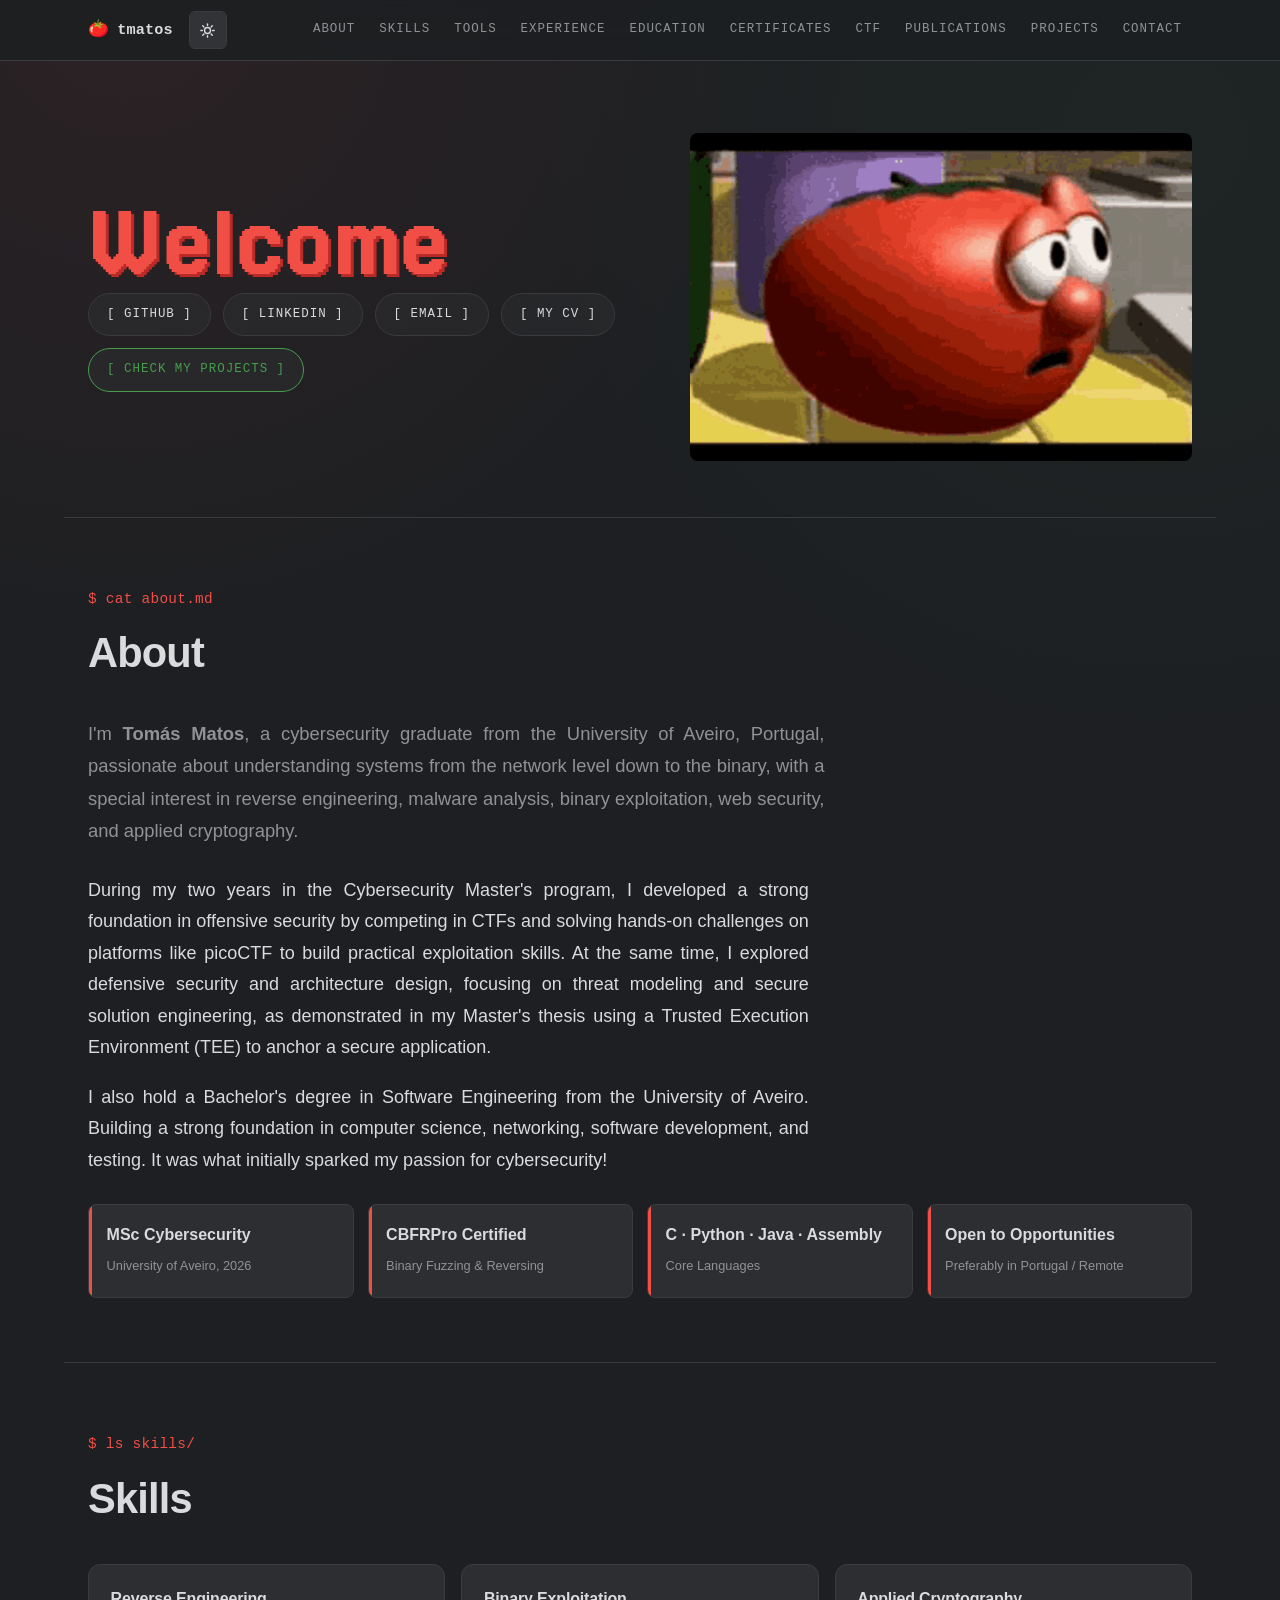
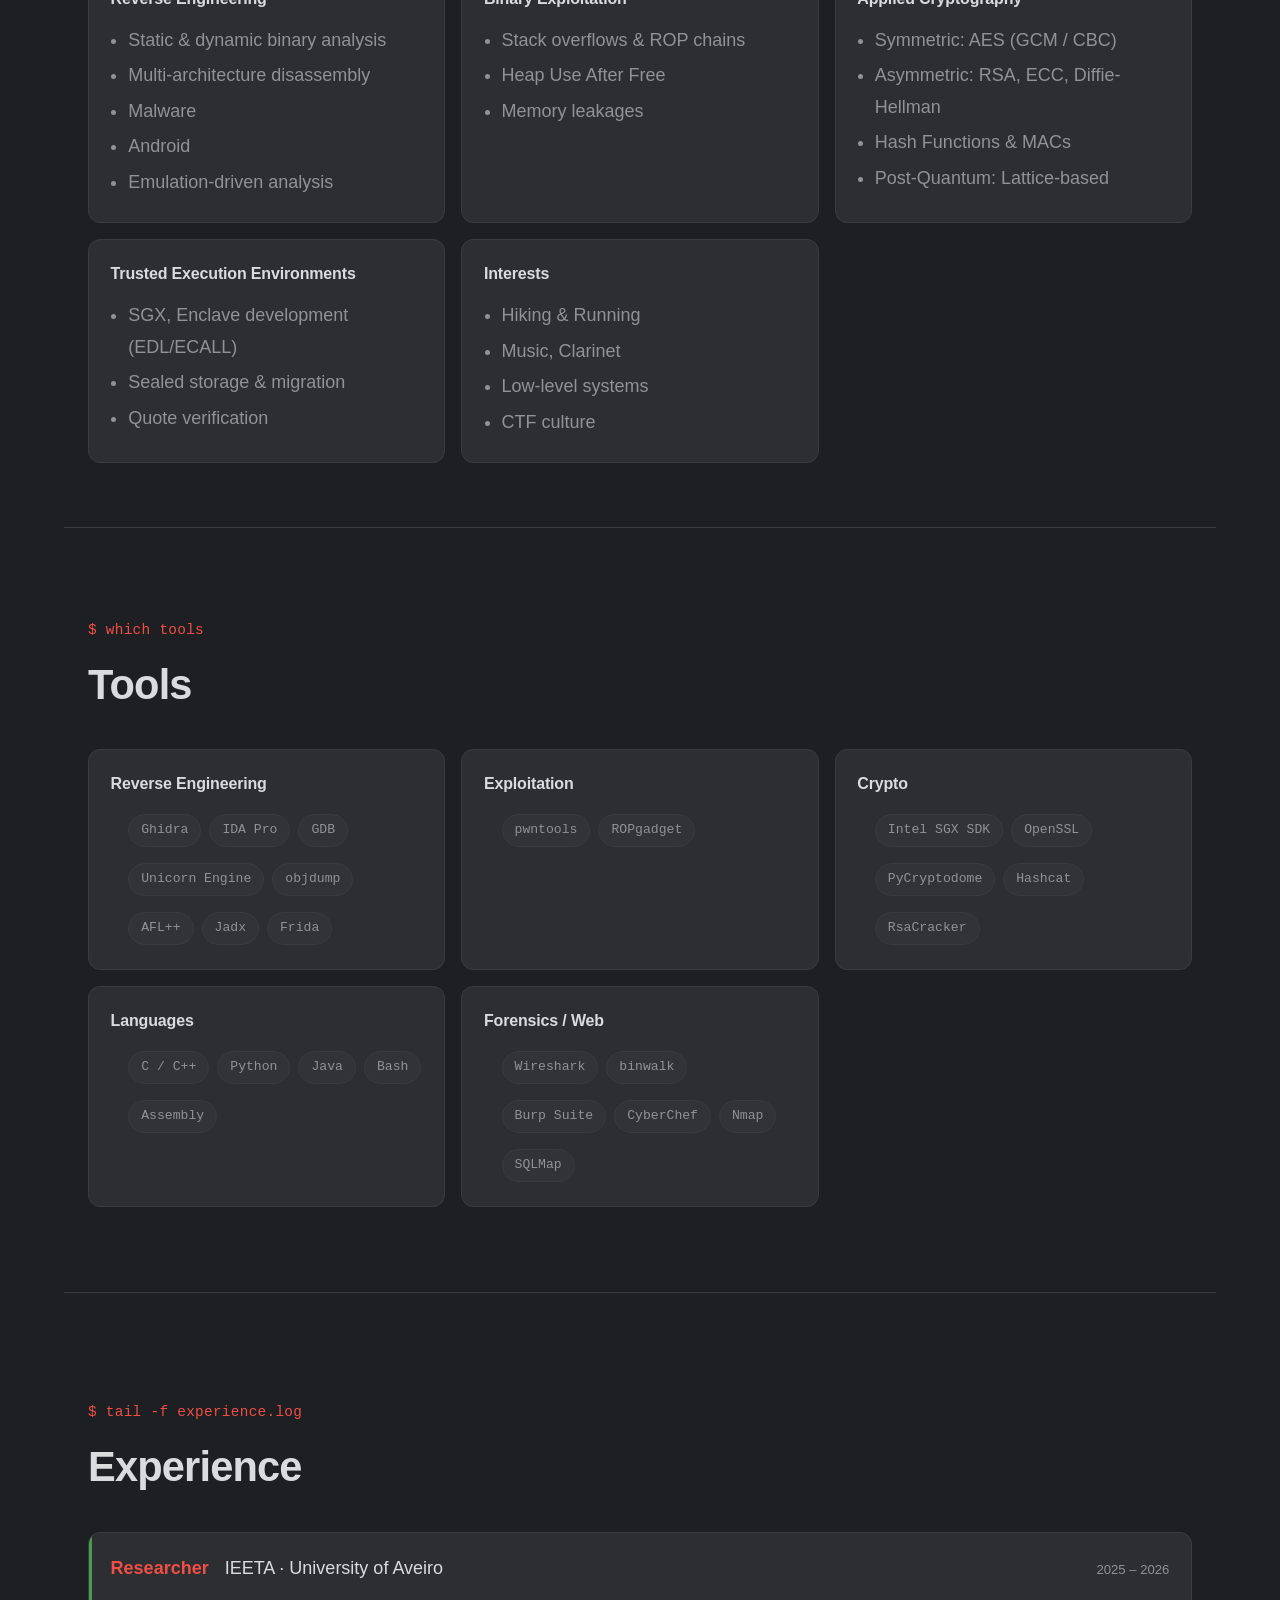
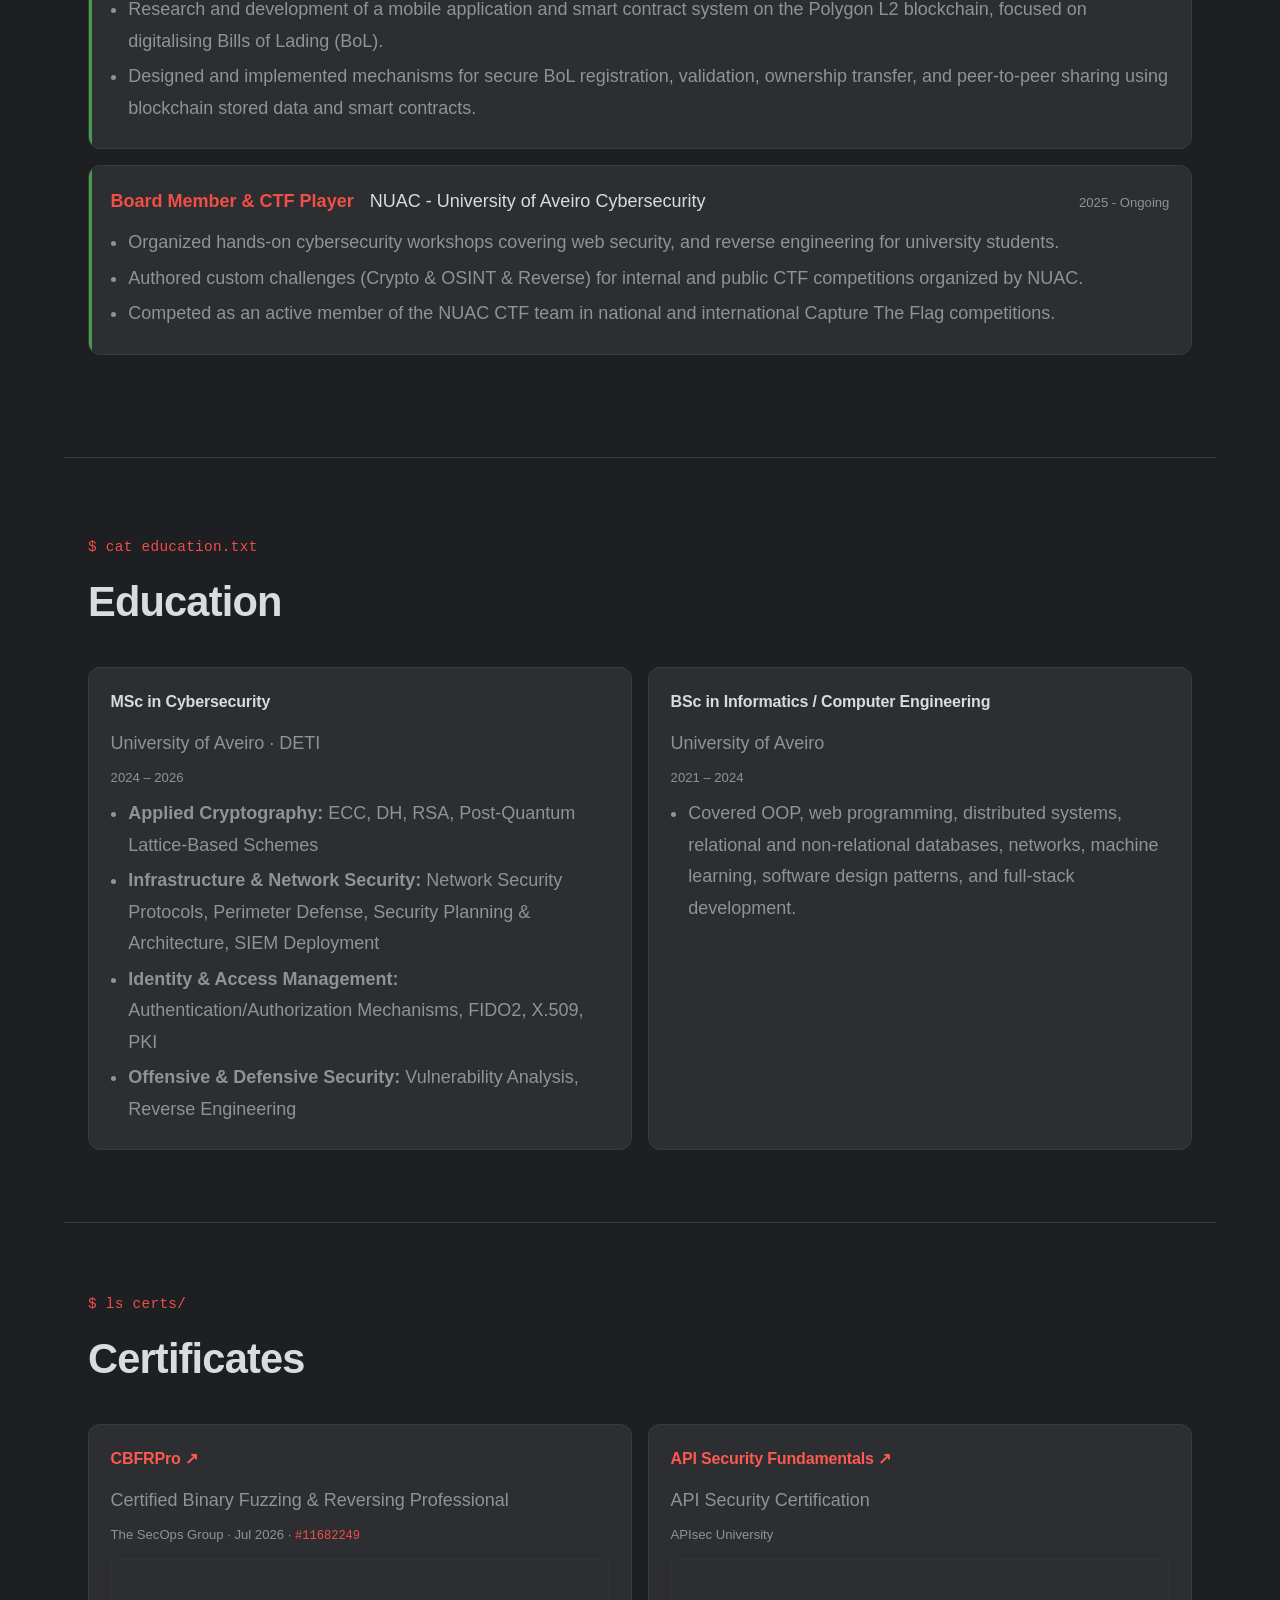
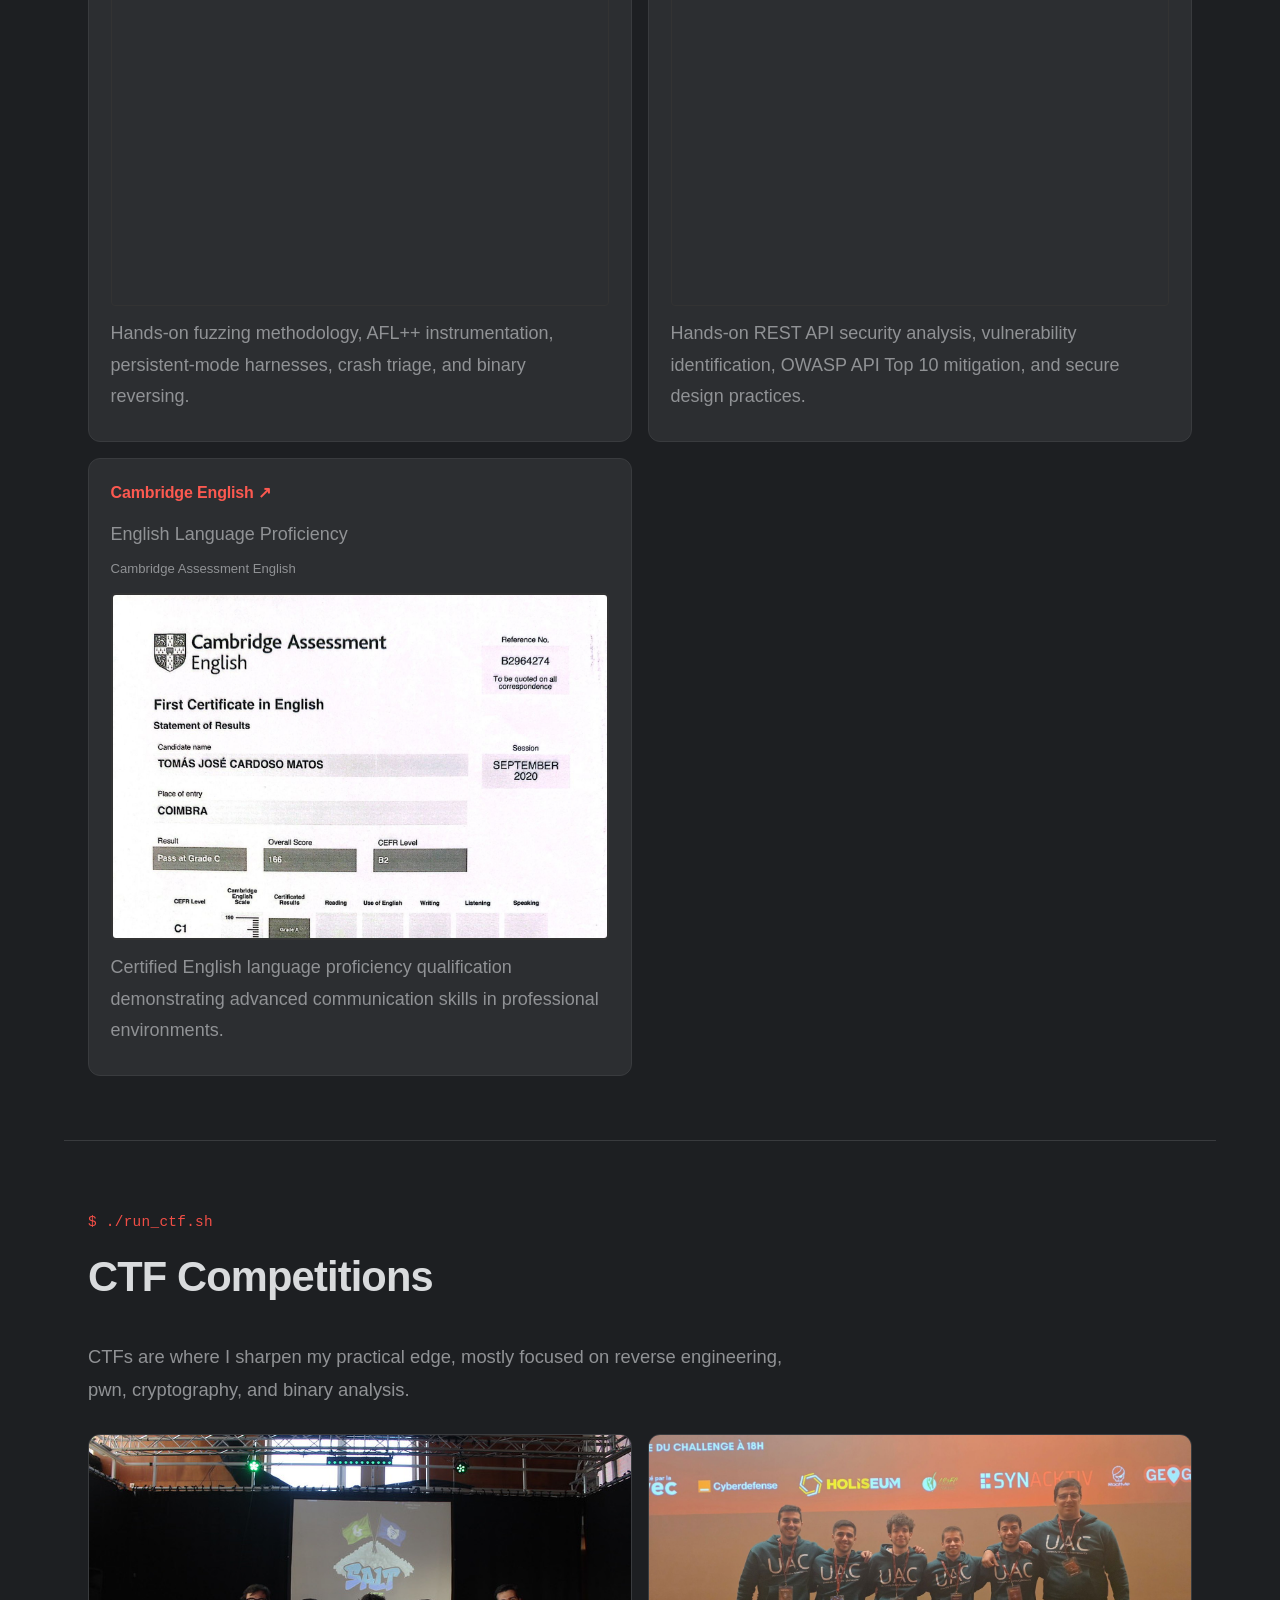
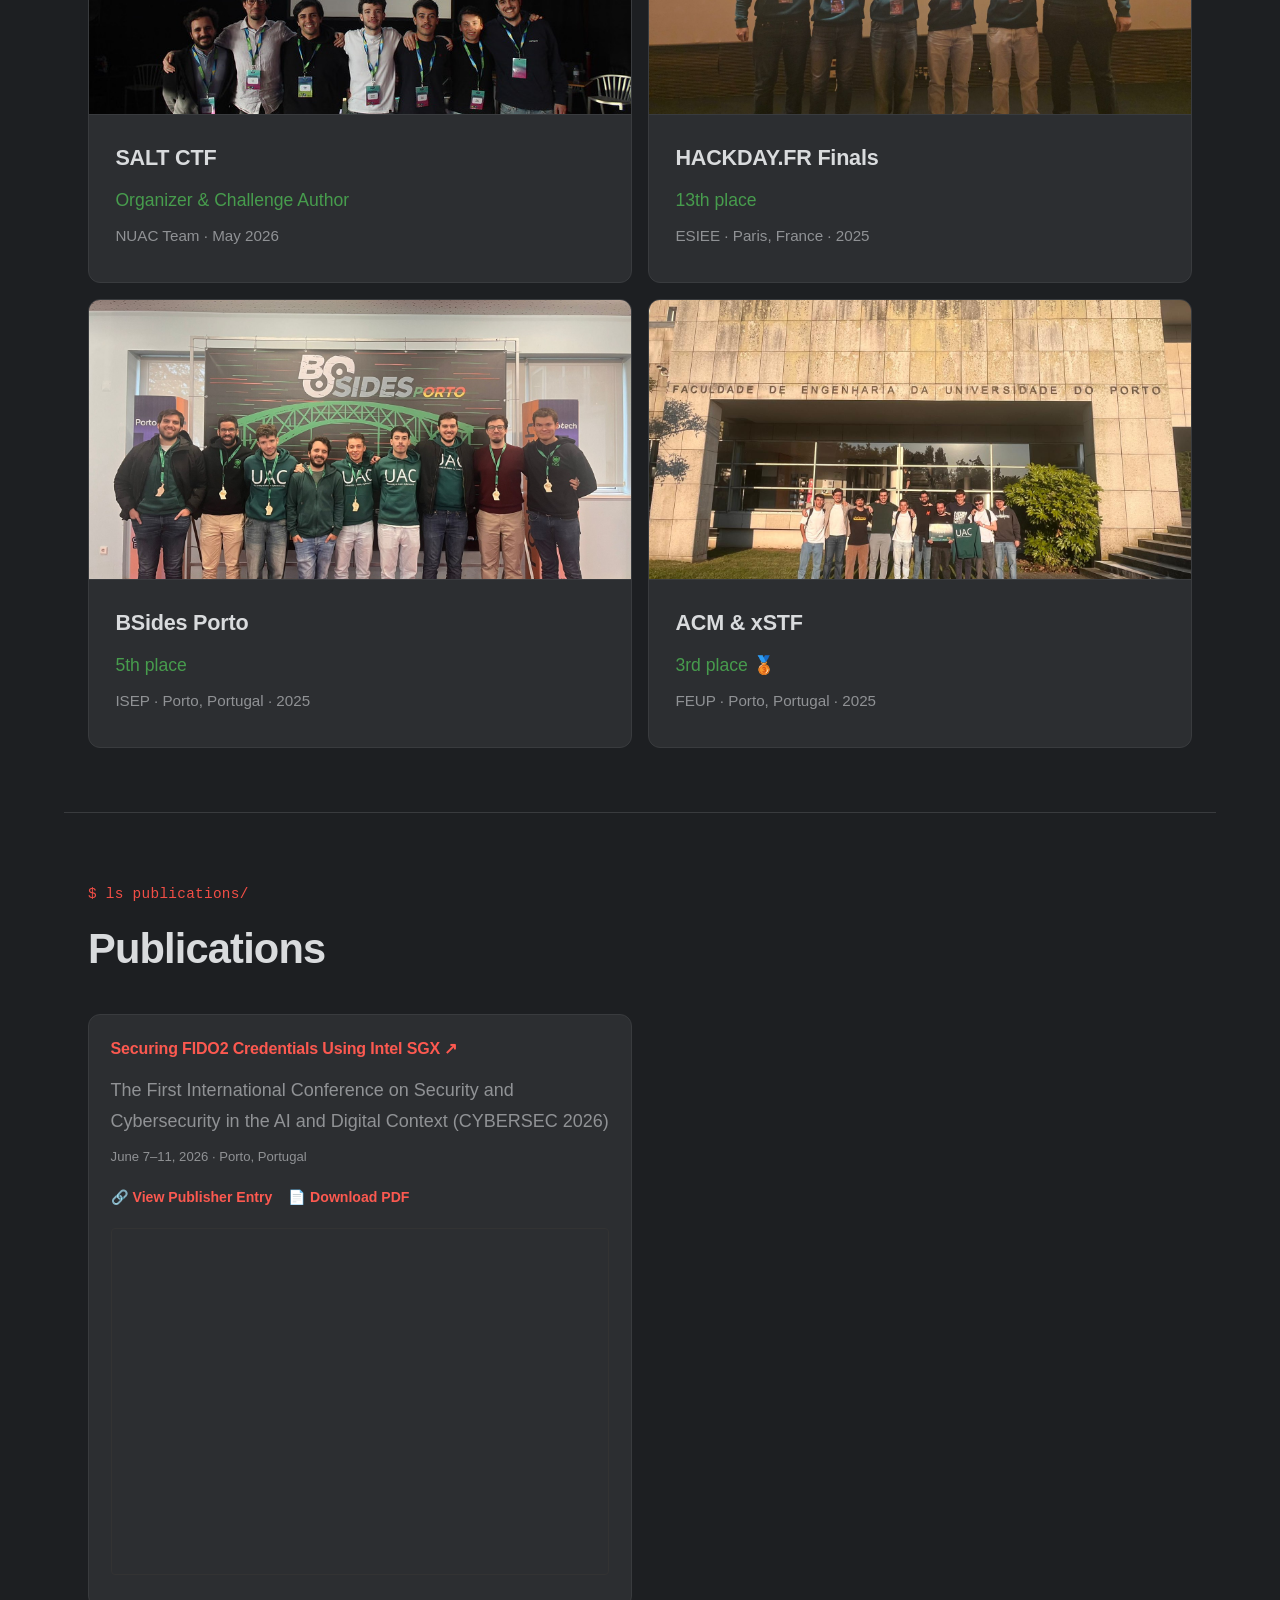
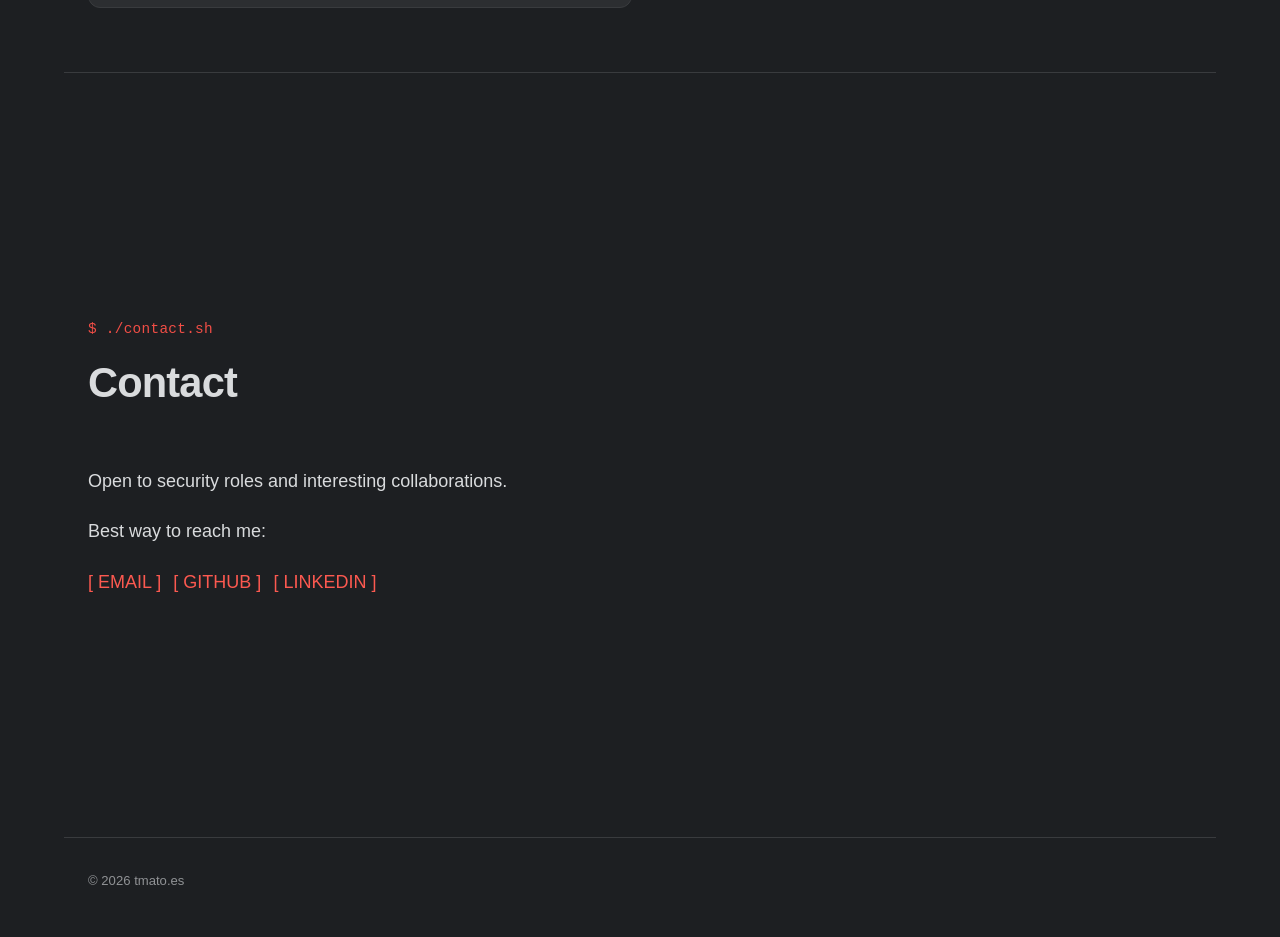
==== commit e2b86917: "changes" ====
--- a/index.html
+++ b/index.html
@@ -64,7 +64,8 @@
         <a href="#ctf">CTF</a>
         <a href="#publications">PUBLICATIONS</a>
         <!-- <a href="#projects">PROJECTS</a> -->
-        <a href="projects.html">PROJECTS</a>
+        <a href="/projects/">PROJECTS</a>
+
         <a href="#contact">CONTACT</a>
       </nav>
 
@@ -85,7 +86,7 @@
           <a class="btn-pill" href="mailto:matostomas2003@gmail.com">[ EMAIL ]</a>
           <a class="btn-pill" href="assets/docs/cv_polyglot.pdf">[ MY CV ]</a>
           <br>
-           <a class="btn-pill btn-pill--projects" href="projects.html">[ CHECK MY PROJECTS ]</a>
+           <a class="btn-pill btn-pill--projects" href="/projects/">[ CHECK MY PROJECTS ]</a>
           <br>
            
         </div>
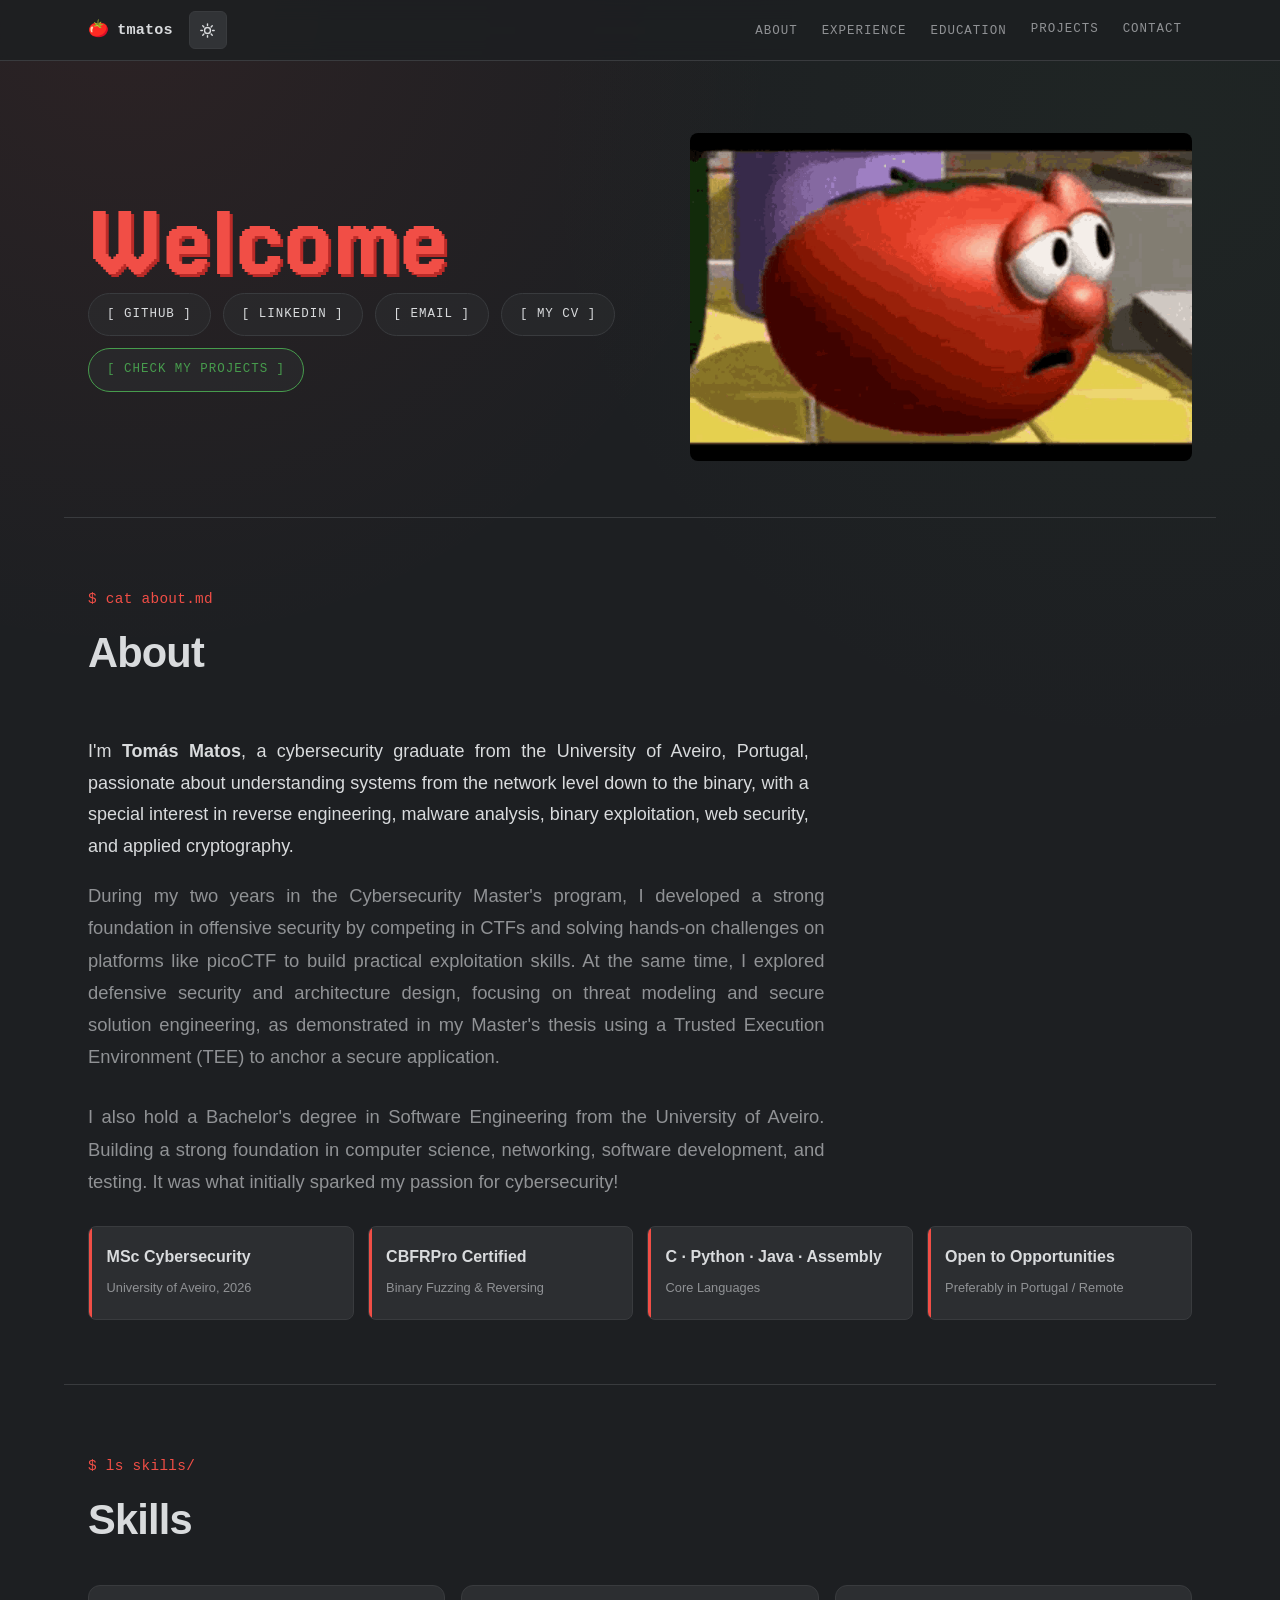
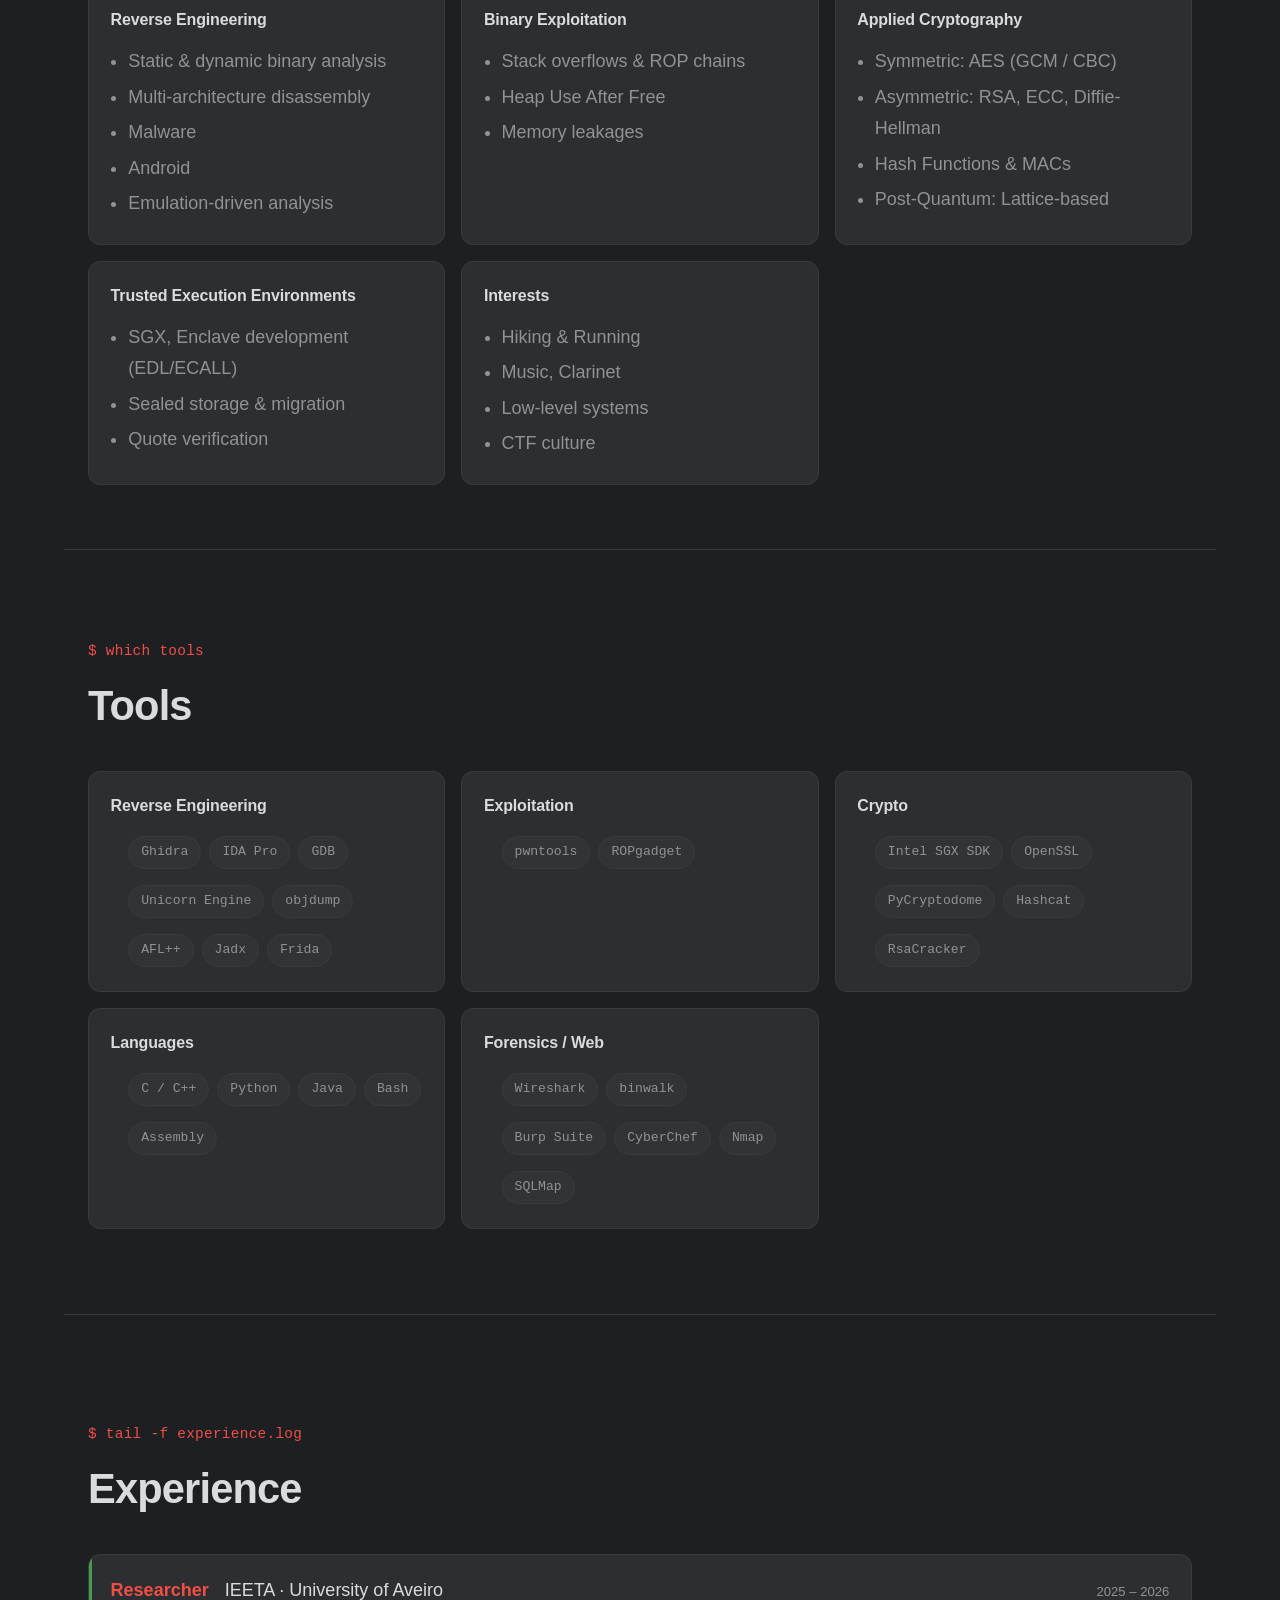
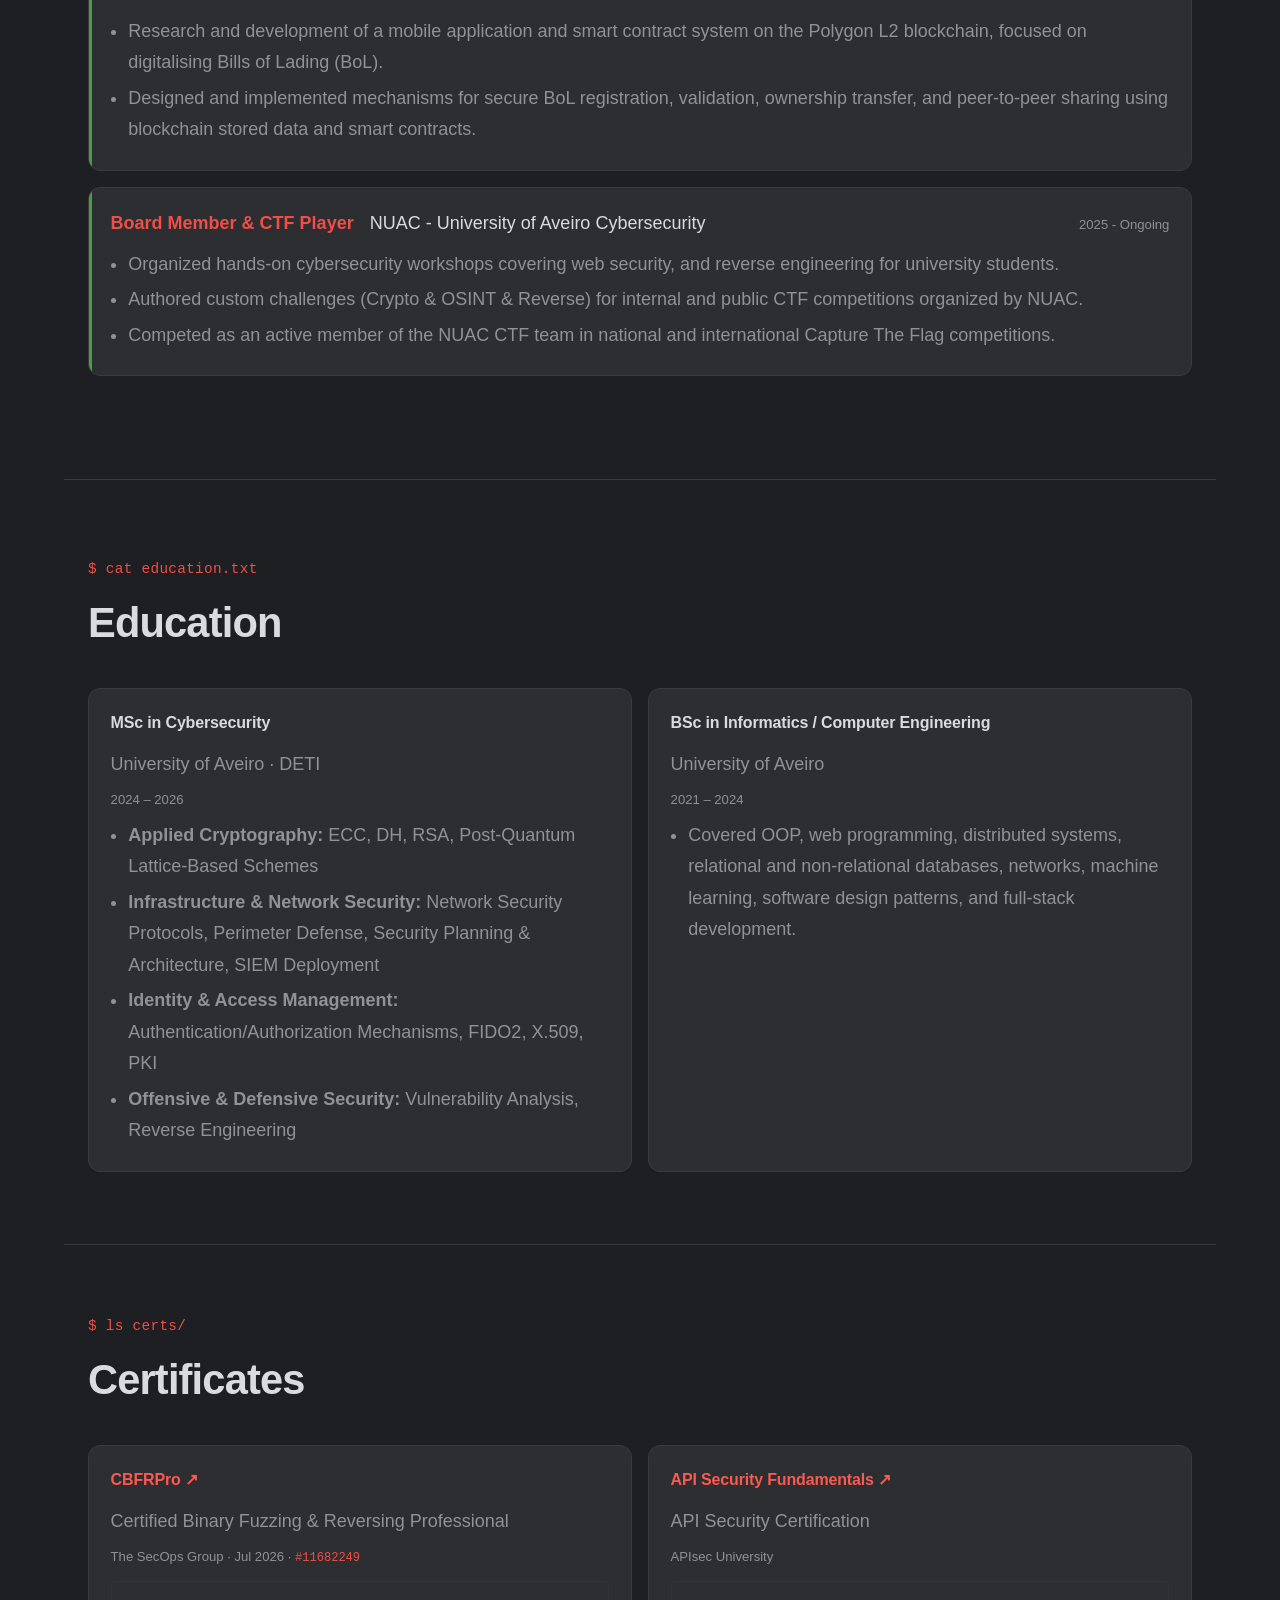
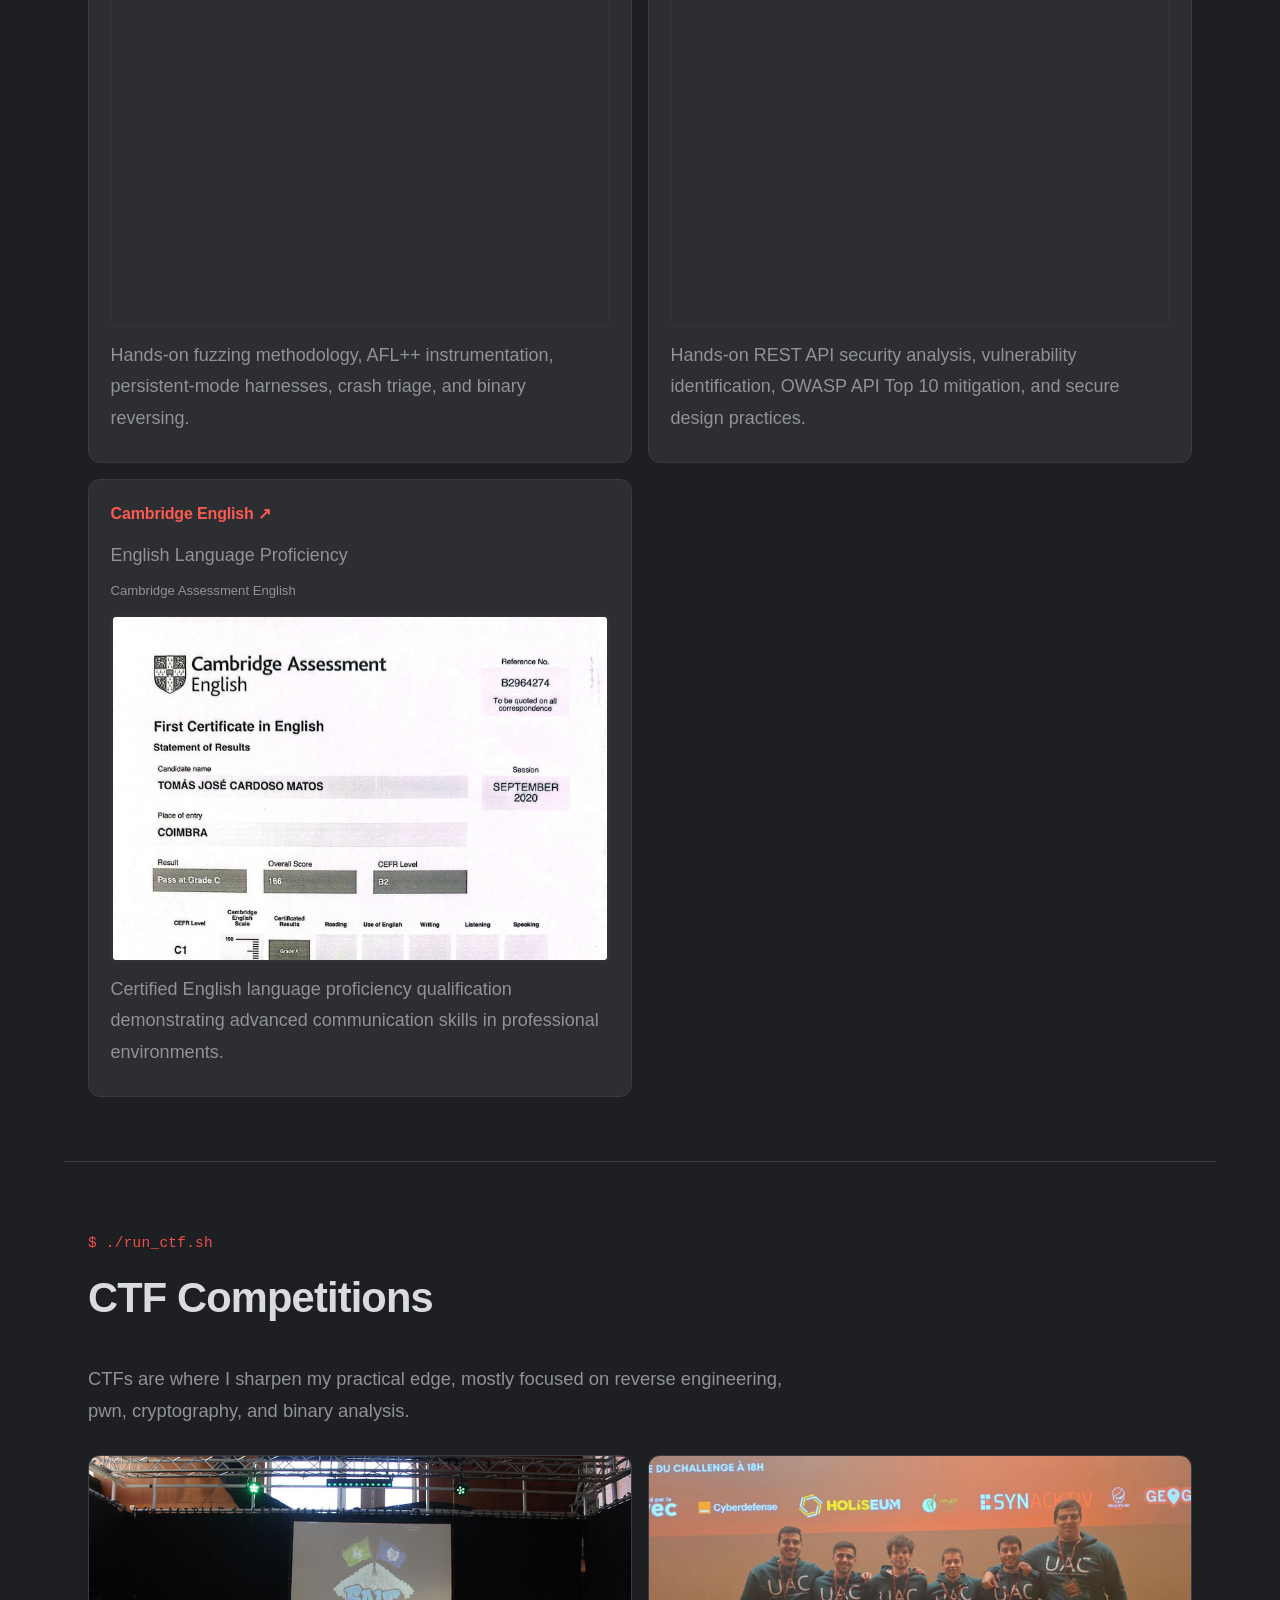
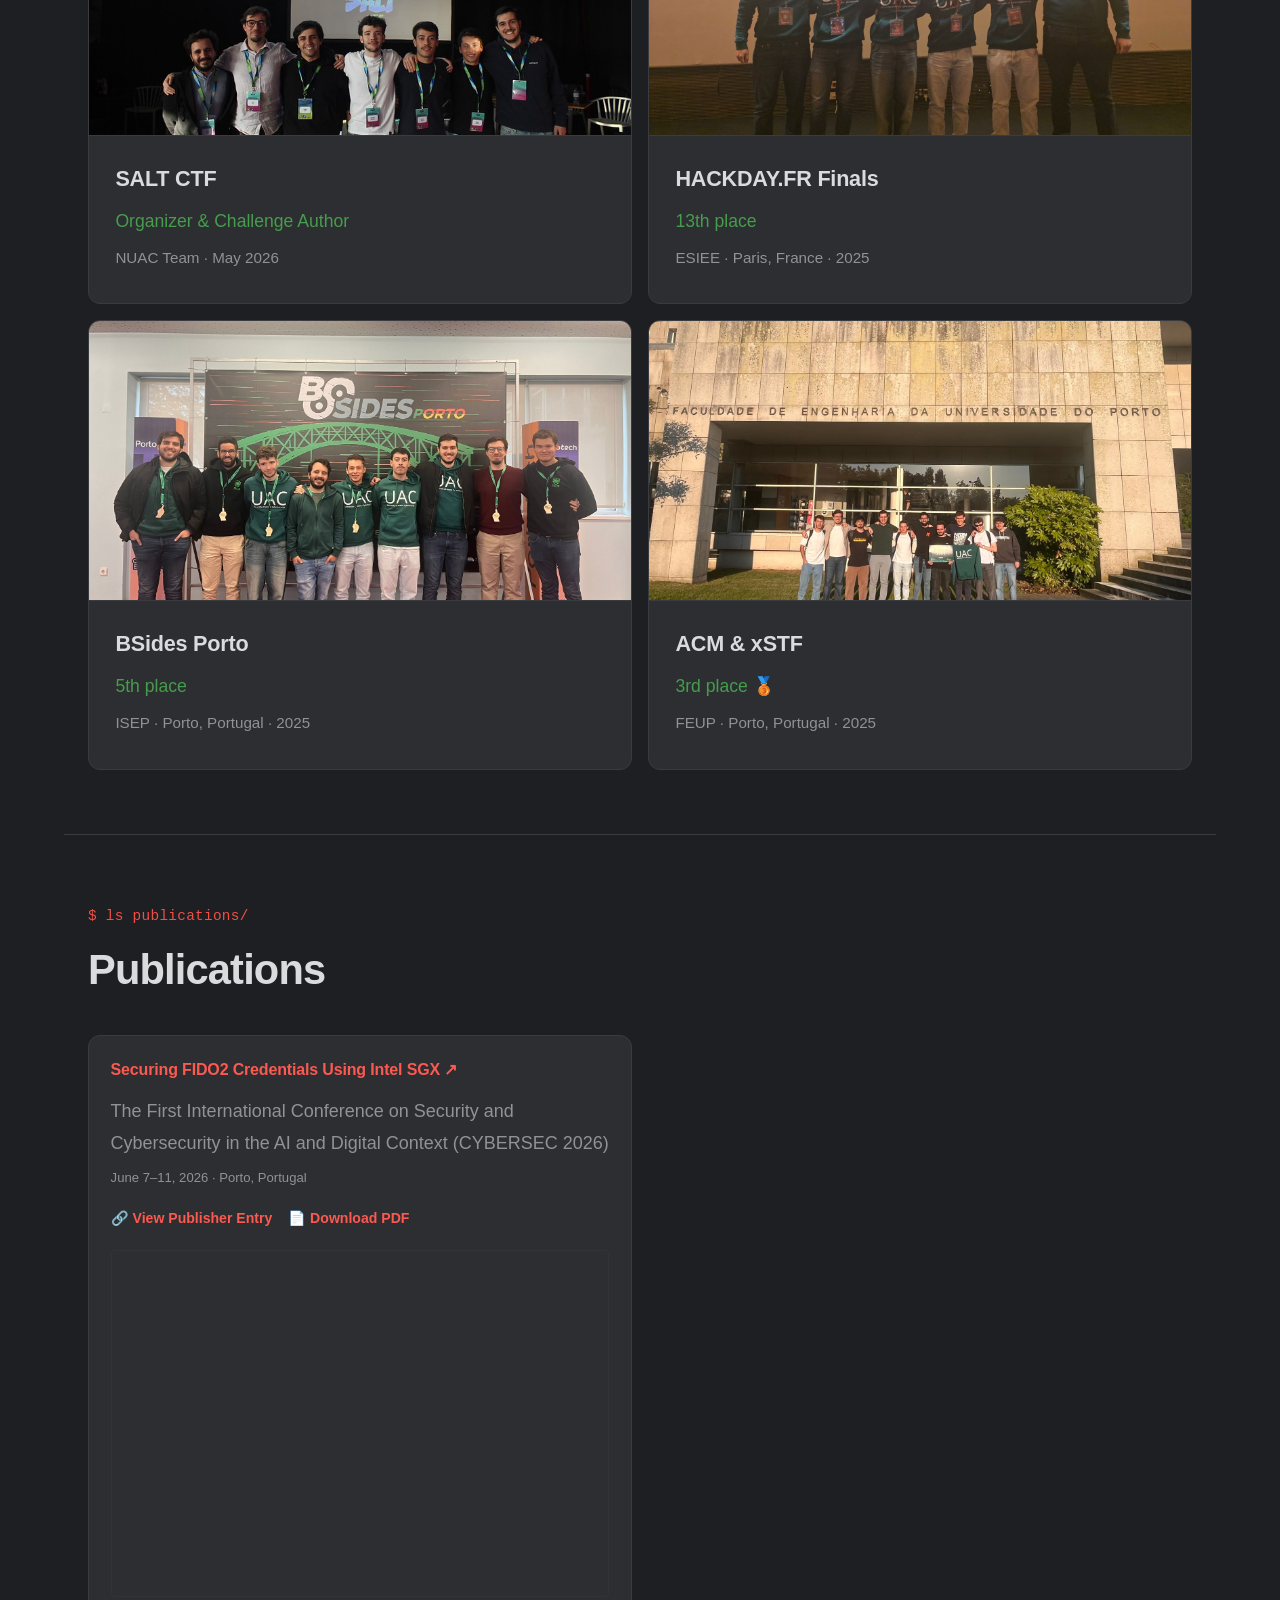
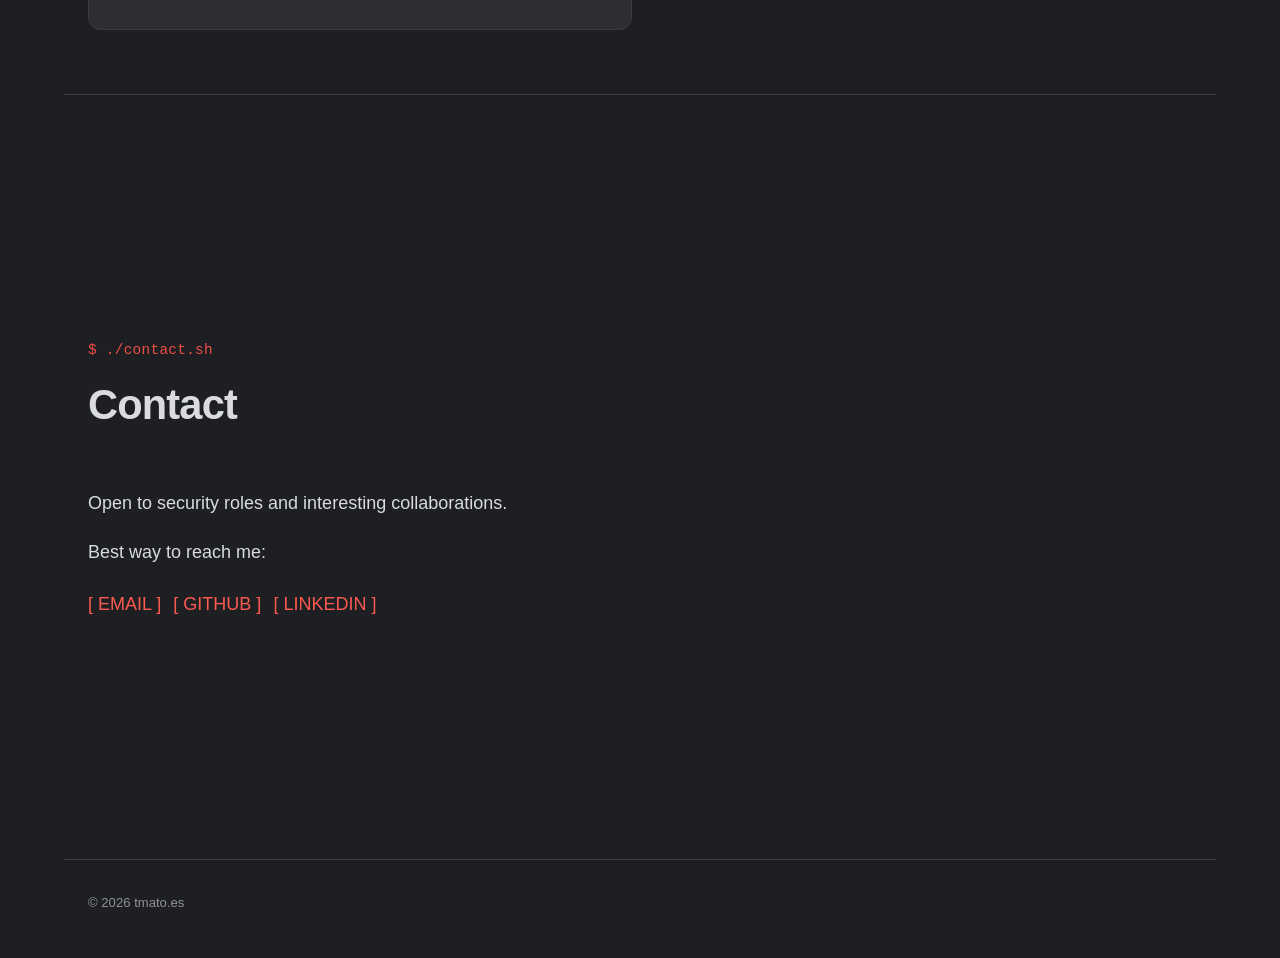
==== commit 26a0546f: "nav done" ====
--- a/index.html
+++ b/index.html
@@ -53,22 +53,31 @@
           <span></span><span></span><span></span>
         </button>
       </div>
-
-      <nav class="nav__links" id="navLinks">
-        <a href="#about">ABOUT</a>
-        <a href="#skills">SKILLS</a>
-        <a href="#tools">TOOLS</a>
-        <a href="#experience">EXPERIENCE</a>
-        <a href="#education">EDUCATION</a>
-        <a href="#certificates">CERTIFICATES</a>
-        <a href="#ctf">CTF</a>
-        <a href="#publications">PUBLICATIONS</a>
-        <!-- <a href="#projects">PROJECTS</a> -->
-        <a href="/projects/">PROJECTS</a>
-
-        <a href="#contact">CONTACT</a>
-      </nav>
-
+    <nav class="nav__links" id="navLinks">
+      <div class="nav__dropdown">
+        <a href="#about" class="nav__dropdown-toggle">ABOUT</a>
+        <div class="nav__dropdown-menu">
+          <!-- <a href="#skills">ABOUT</a> -->
+          <a href="#skills">SKILLS</a>
+          <a href="#tools">TOOLS</a>
+        </div>
+      </div>
+      <div class="nav__dropdown">
+        <a href="#experience" class="nav__dropdown-toggle">EXPERIENCE</a>
+        <div class="nav__dropdown-menu">
+          <a href="#ctf">CTF</a>
+          <a href="#publications">PUBLICATIONS</a>
+        </div>
+      </div>
+      <div class="nav__dropdown">
+        <a href="#education" class="nav__dropdown-toggle">EDUCATION</a>
+        <div class="nav__dropdown-menu">
+          <a href="#certificates">CERTIFICATES</a>
+        </div>
+      </div>
+      <a href="/projects/">PROJECTS</a>
+      <a href="#contact">CONTACT</a>
+    </nav>
     </div>
   </header>
 
@@ -112,15 +121,15 @@
     <h2 class="section__title">About</h2>
   </div>
   <div class="section__body about">
-<p class="section__lead">
+<p >
   I'm <strong>Tomás Matos</strong>, a cybersecurity graduate from the University of Aveiro, Portugal, passionate about understanding systems from the network level down to the binary, with a special interest in reverse engineering, malware analysis, binary exploitation, web security, and applied cryptography.
 </p>
 
-<p>
+<p class="section__lead">
   During my two years in the Cybersecurity Master's program, I developed a strong foundation in offensive security by competing in CTFs and solving hands-on challenges on platforms like picoCTF to build practical exploitation skills. At the same time, I explored defensive security and architecture design, focusing on threat modeling and secure solution engineering, as demonstrated in my Master's thesis using a Trusted Execution Environment (TEE) to anchor a secure application.
 </p>
 
-<p>
+<p class="section__lead">
 I also hold a Bachelor's degree in Software Engineering from the University of Aveiro. Building a strong foundation in computer science, networking, software development, and testing. It was what initially sparked my passion for cybersecurity!</p>
 
     <!-- <p>
--- a/assets/css/style.css
+++ b/assets/css/style.css
@@ -452,4 +452,63 @@
 .btn-pill--projects:hover {
   background:   oklch(0.62 0.14 145);
   color:        #0e0e10; /* or var(--background) if you have it */
+}
+
+
+
+/* Dropdown base */
+.nav__dropdown { position: relative; }
+
+.nav__dropdown-menu {
+  display: none;
+  position: absolute;
+  top: 100%;
+  left: 0;
+  min-width: 160px;
+  background: var(--card);
+  border: 1px solid var(--border);
+  border-radius: var(--radius-md);
+  padding: 4px 0;
+  z-index: 100;
+  box-shadow: 0 8px 24px oklch(0 0 0 / 0.25);
+}
+
+.nav__dropdown-menu a {
+  display: block;
+  padding: 8px 14px;
+  font-family: var(--font-mono);
+  font-size: 0.75rem;
+  letter-spacing: .08em;
+  color: var(--muted-foreground);
+  border-radius: 0;
+}
+
+.nav__dropdown-menu a:hover {
+  color: var(--foreground);
+  background: var(--secondary);
+}
+
+/* Desktop: hover to open */
+/* @media (min-width: 641px) {
+  .nav__dropdown:hover .nav__dropdown-menu { display: block; }
+} */
+.nav__dropdown.open .nav__dropdown-menu { display: block; }
+
+/* Mobile: toggle class to open */
+@media (max-width: 640px) {
+  .nav__dropdown-menu {
+    position: static;
+    box-shadow: none;
+    border: none;
+    border-radius: 0;
+    background: var(--secondary);
+    padding: 0;
+  }
+
+  .nav__dropdown.open .nav__dropdown-menu { display: block; }
+
+  .nav__dropdown-menu a {
+    padding: 12px 2.5rem; /* indent sub-links */
+    border-top: 1px solid var(--border);
+  }
 }
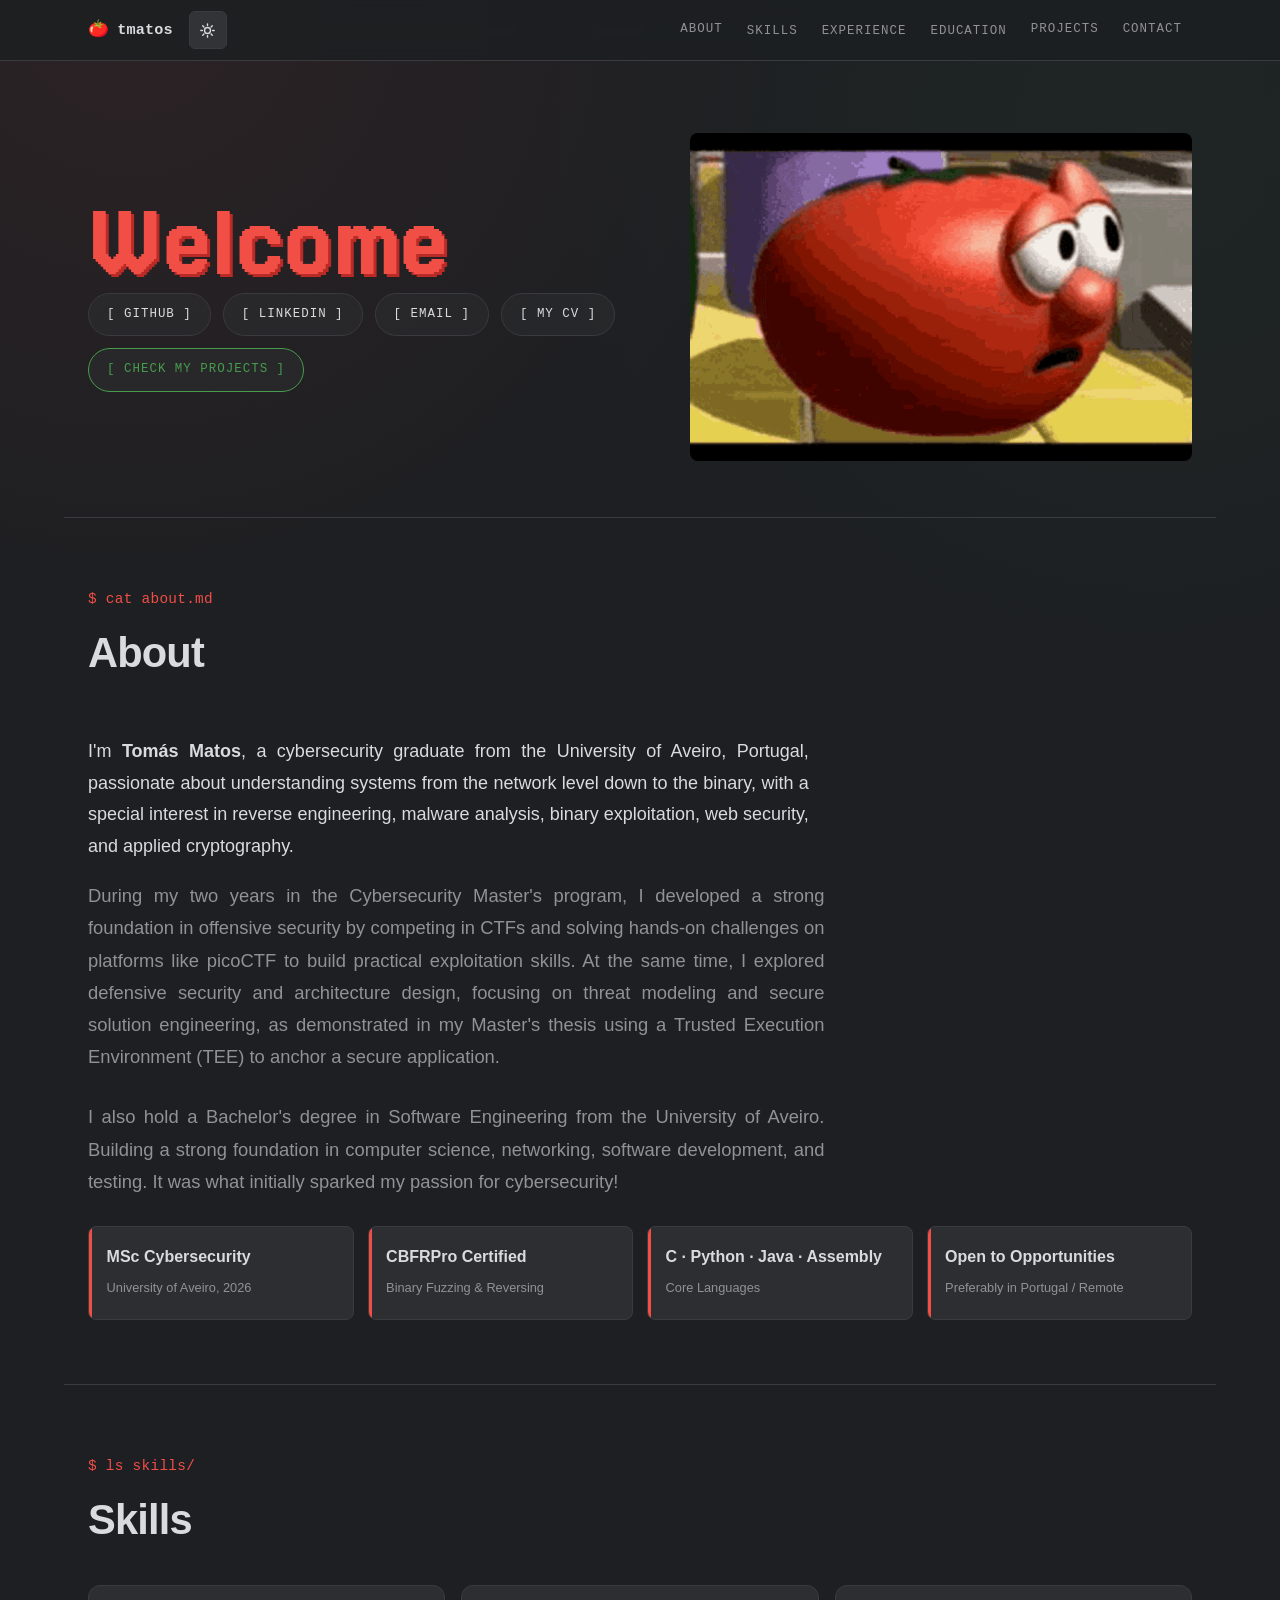
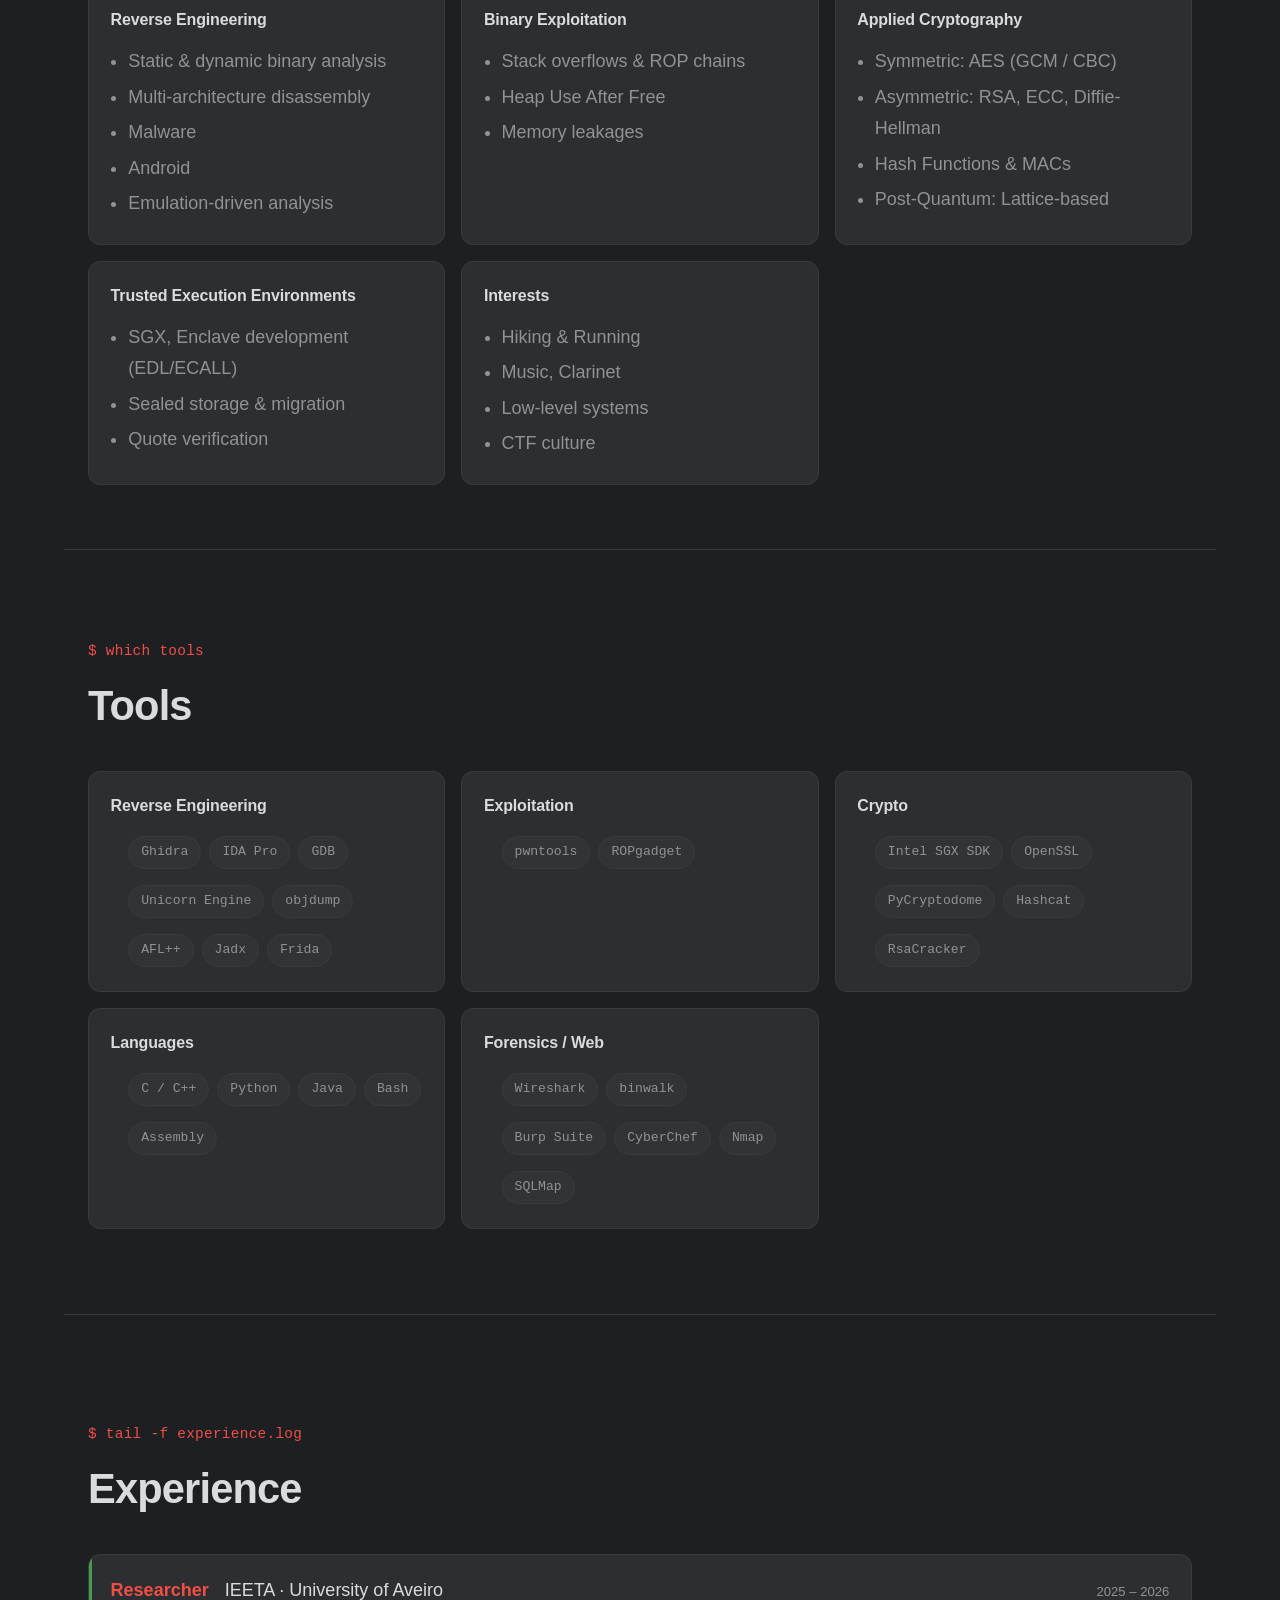
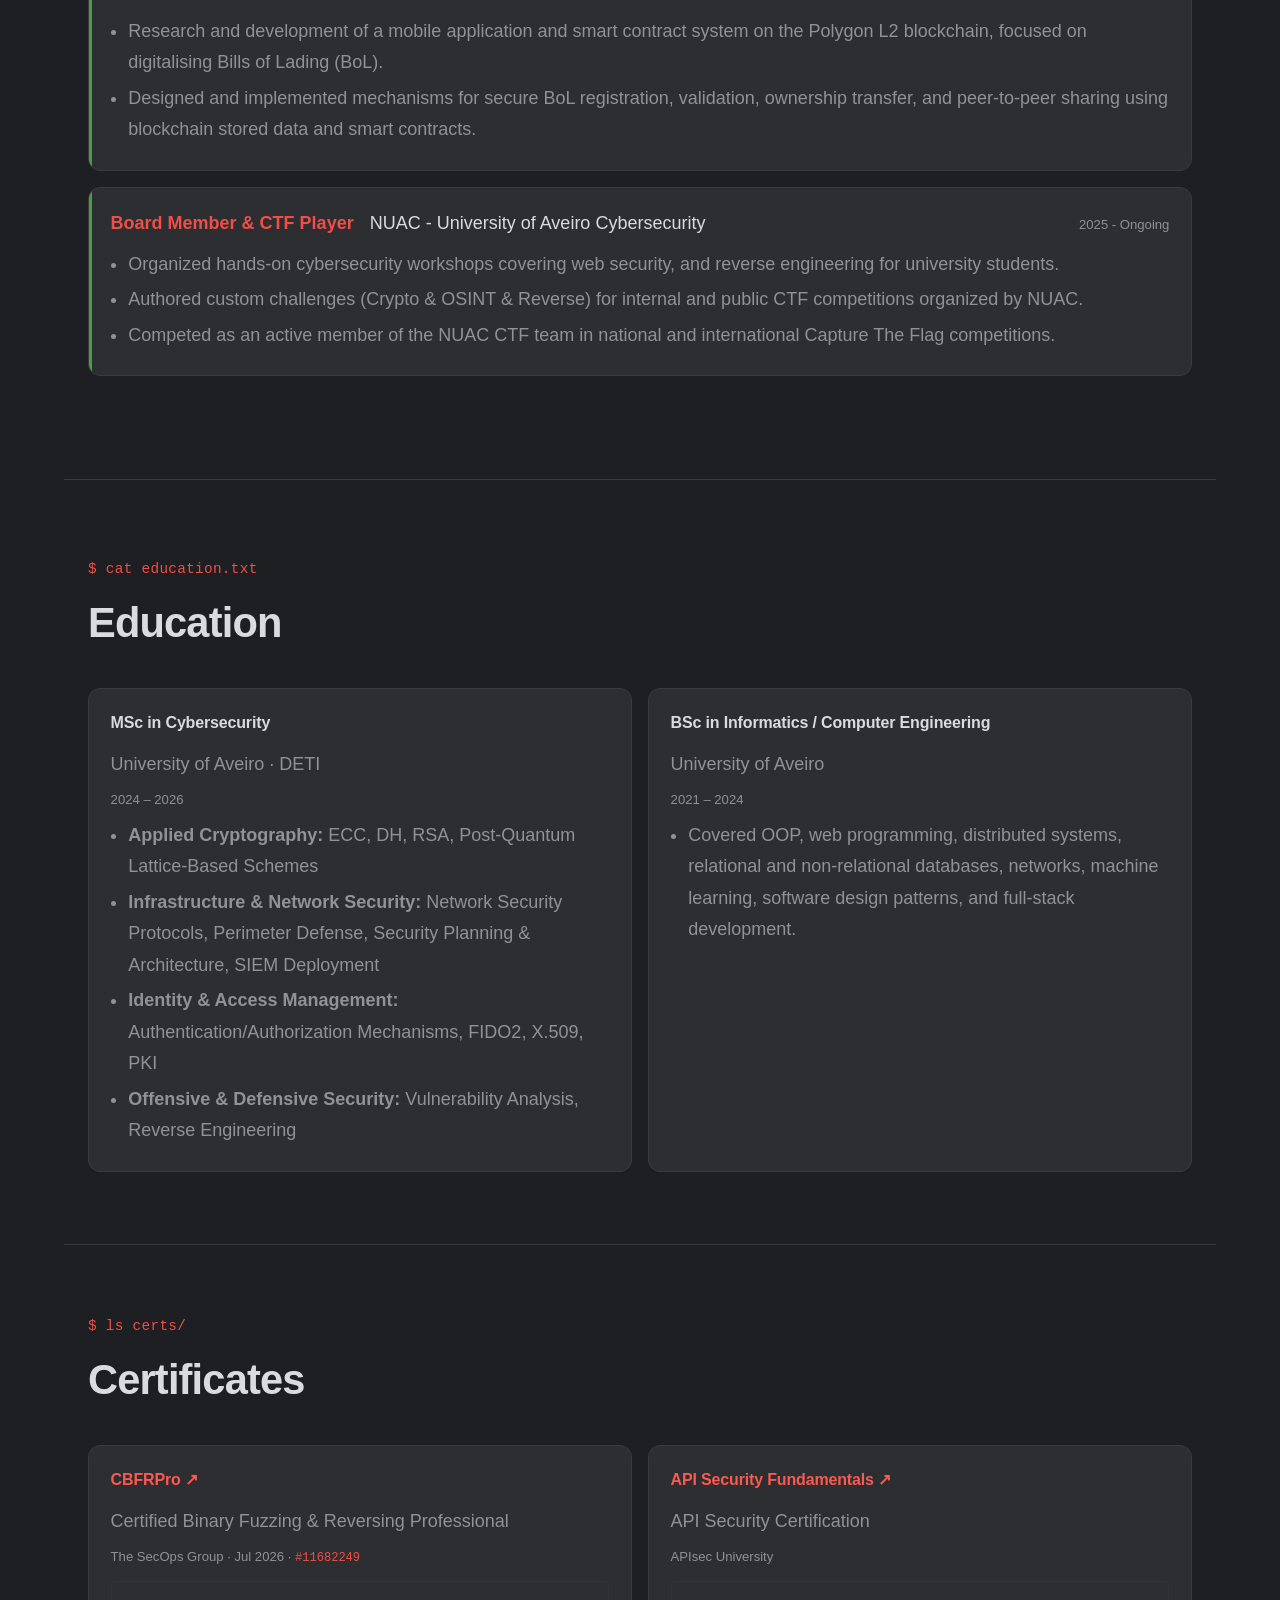
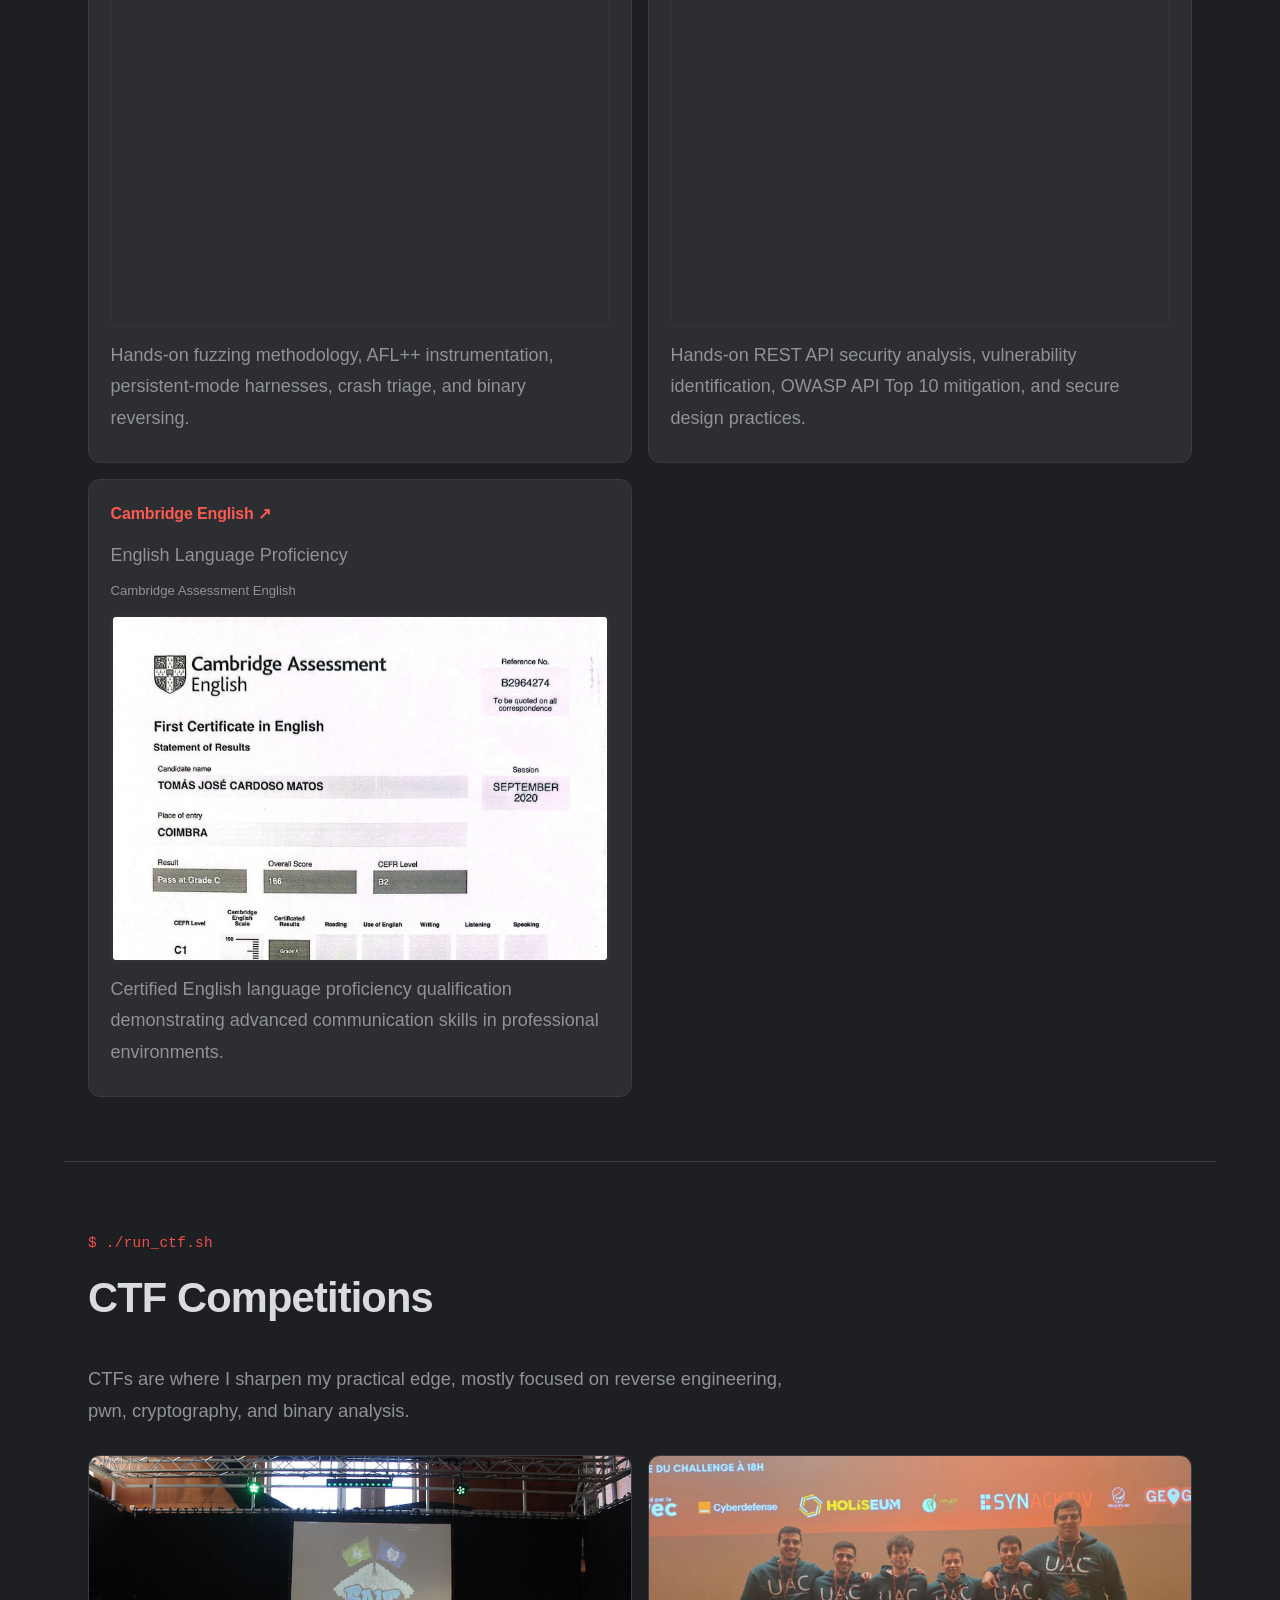
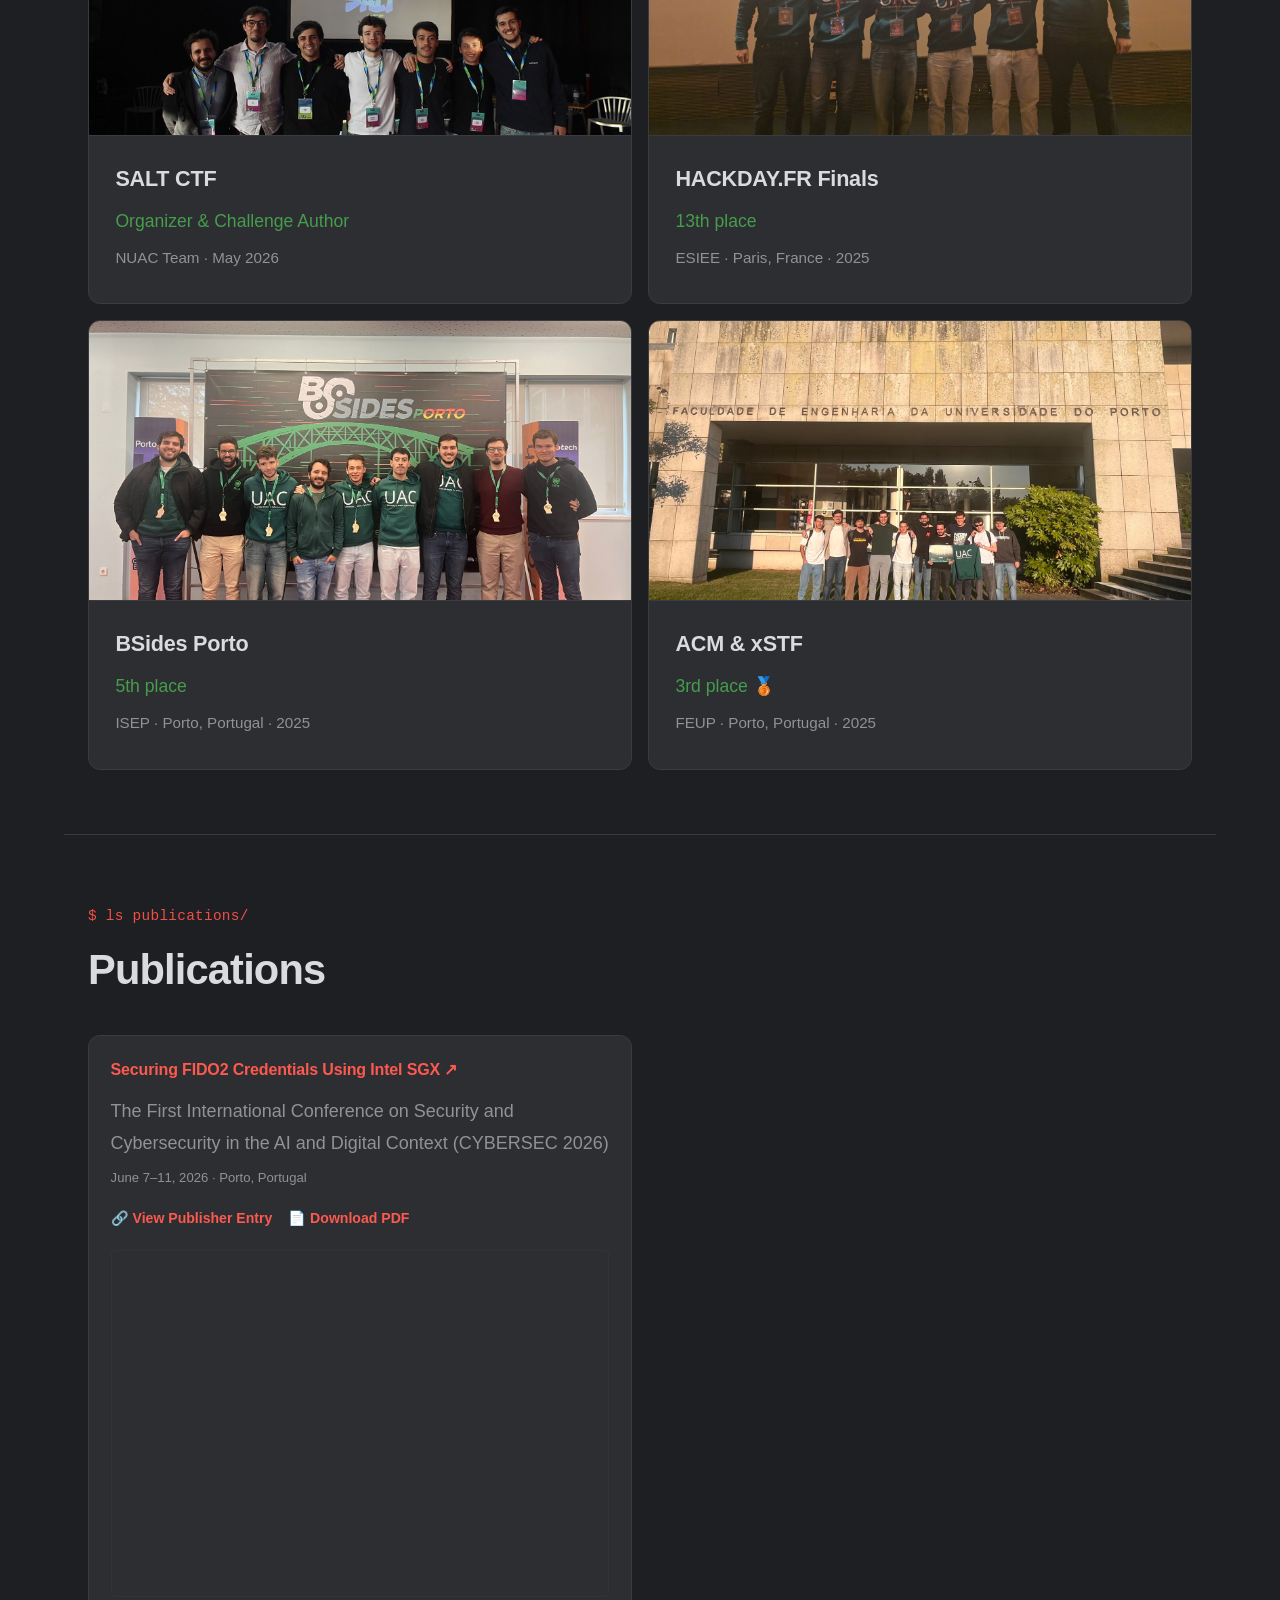
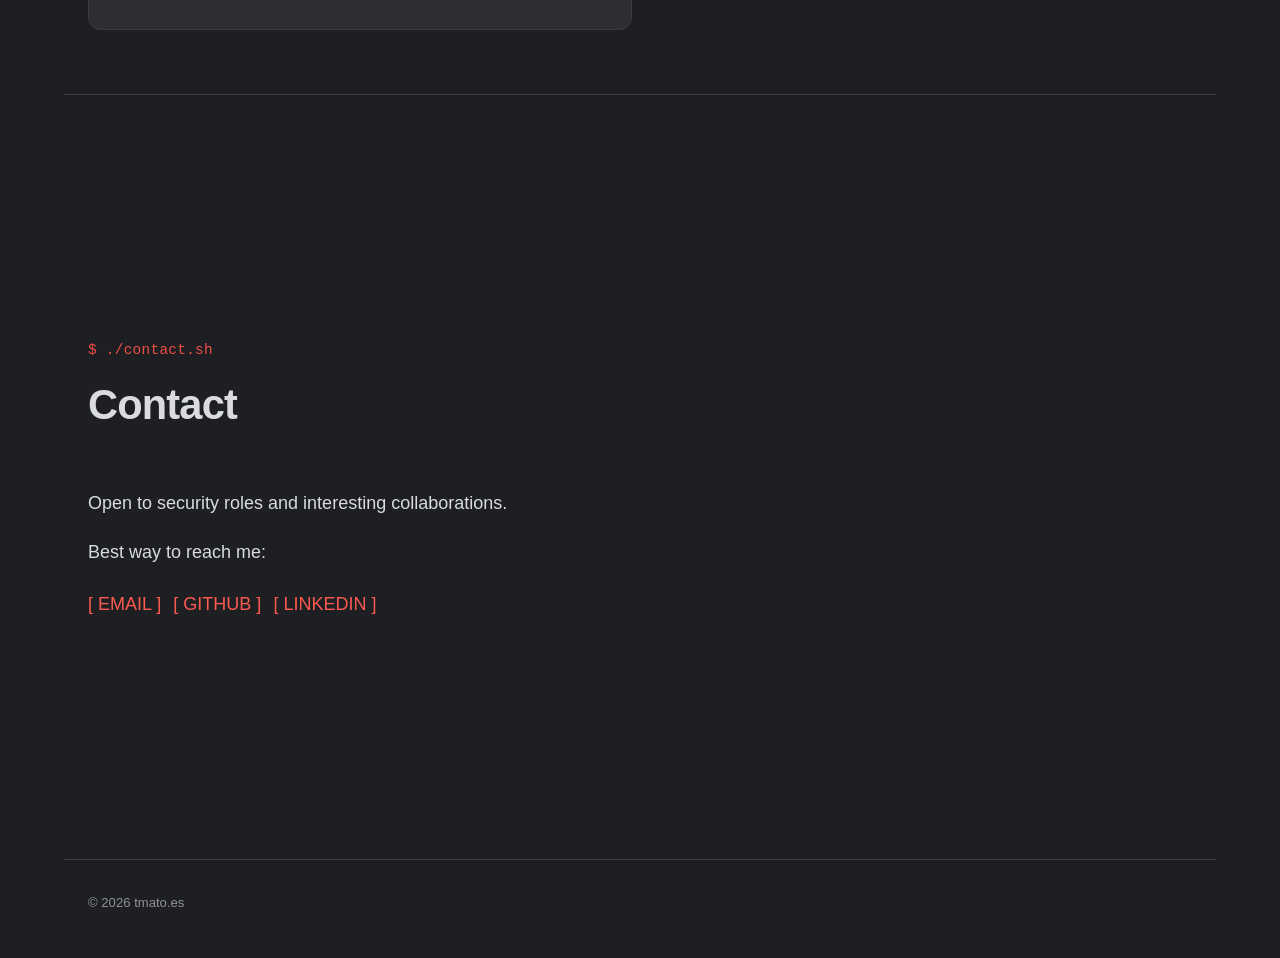
==== commit d4d93cbf: "nav chage" ====
--- a/index.html
+++ b/index.html
@@ -54,11 +54,12 @@
         </button>
       </div>
     <nav class="nav__links" id="navLinks">
+      <a href="#about">ABOUT</a>
+      <!-- <a href="#skills">SKILLS & TOOLS</a> -->
       <div class="nav__dropdown">
-        <a href="#about" class="nav__dropdown-toggle">ABOUT</a>
+        <a href="#skills" class="nav__dropdown-toggle">SKILLS</a>
         <div class="nav__dropdown-menu">
-          <!-- <a href="#skills">ABOUT</a> -->
-          <a href="#skills">SKILLS</a>
+          <!-- <a href="#skills">SKILLS</a> -->
           <a href="#tools">TOOLS</a>
         </div>
       </div>
--- a/assets/css/style.css
+++ b/assets/css/style.css
@@ -496,19 +496,50 @@
 
 /* Mobile: toggle class to open */
 @media (max-width: 640px) {
+  /* Add a chevron to signal expandability */
+  .nav__dropdown-toggle::after {
+    content: " ▾";
+    font-size: 0.7rem;
+    opacity: 0.5;
+  }
+  .nav__dropdown.open .nav__dropdown-toggle::after {
+    content: " ▴";
+  }
+
+  /* Sub-links: tighter indent, no double border */
   .nav__dropdown-menu {
     position: static;
     box-shadow: none;
     border: none;
     border-radius: 0;
-    background: var(--secondary);
+    background: transparent;
     padding: 0;
   }
 
   .nav__dropdown.open .nav__dropdown-menu { display: block; }
 
   .nav__dropdown-menu a {
-    padding: 12px 2.5rem; /* indent sub-links */
+    padding: 10px 1.5rem 10px 2.5rem;
     border-top: 1px solid var(--border);
+    font-size: 0.72rem;
+    color: var(--muted-foreground);
+    border-radius: 0;
+    width: 100%;
+  }
+
+  /* Remove the orphaned gap between dropdowns and plain links */
+  .nav__links a,
+  .nav__dropdown-toggle {
+    border-top: 1px solid var(--border);
+    border-radius: 0;
+    width: 100%;
+    display: block;
+    padding: 14px 1.5rem;
+  }
+
+  /* First item shouldn't double-border with the nav bottom border */
+  .nav__links > *:first-child > a,
+  .nav__links > a:first-of-type {
+    border-top: none;
   }
 }
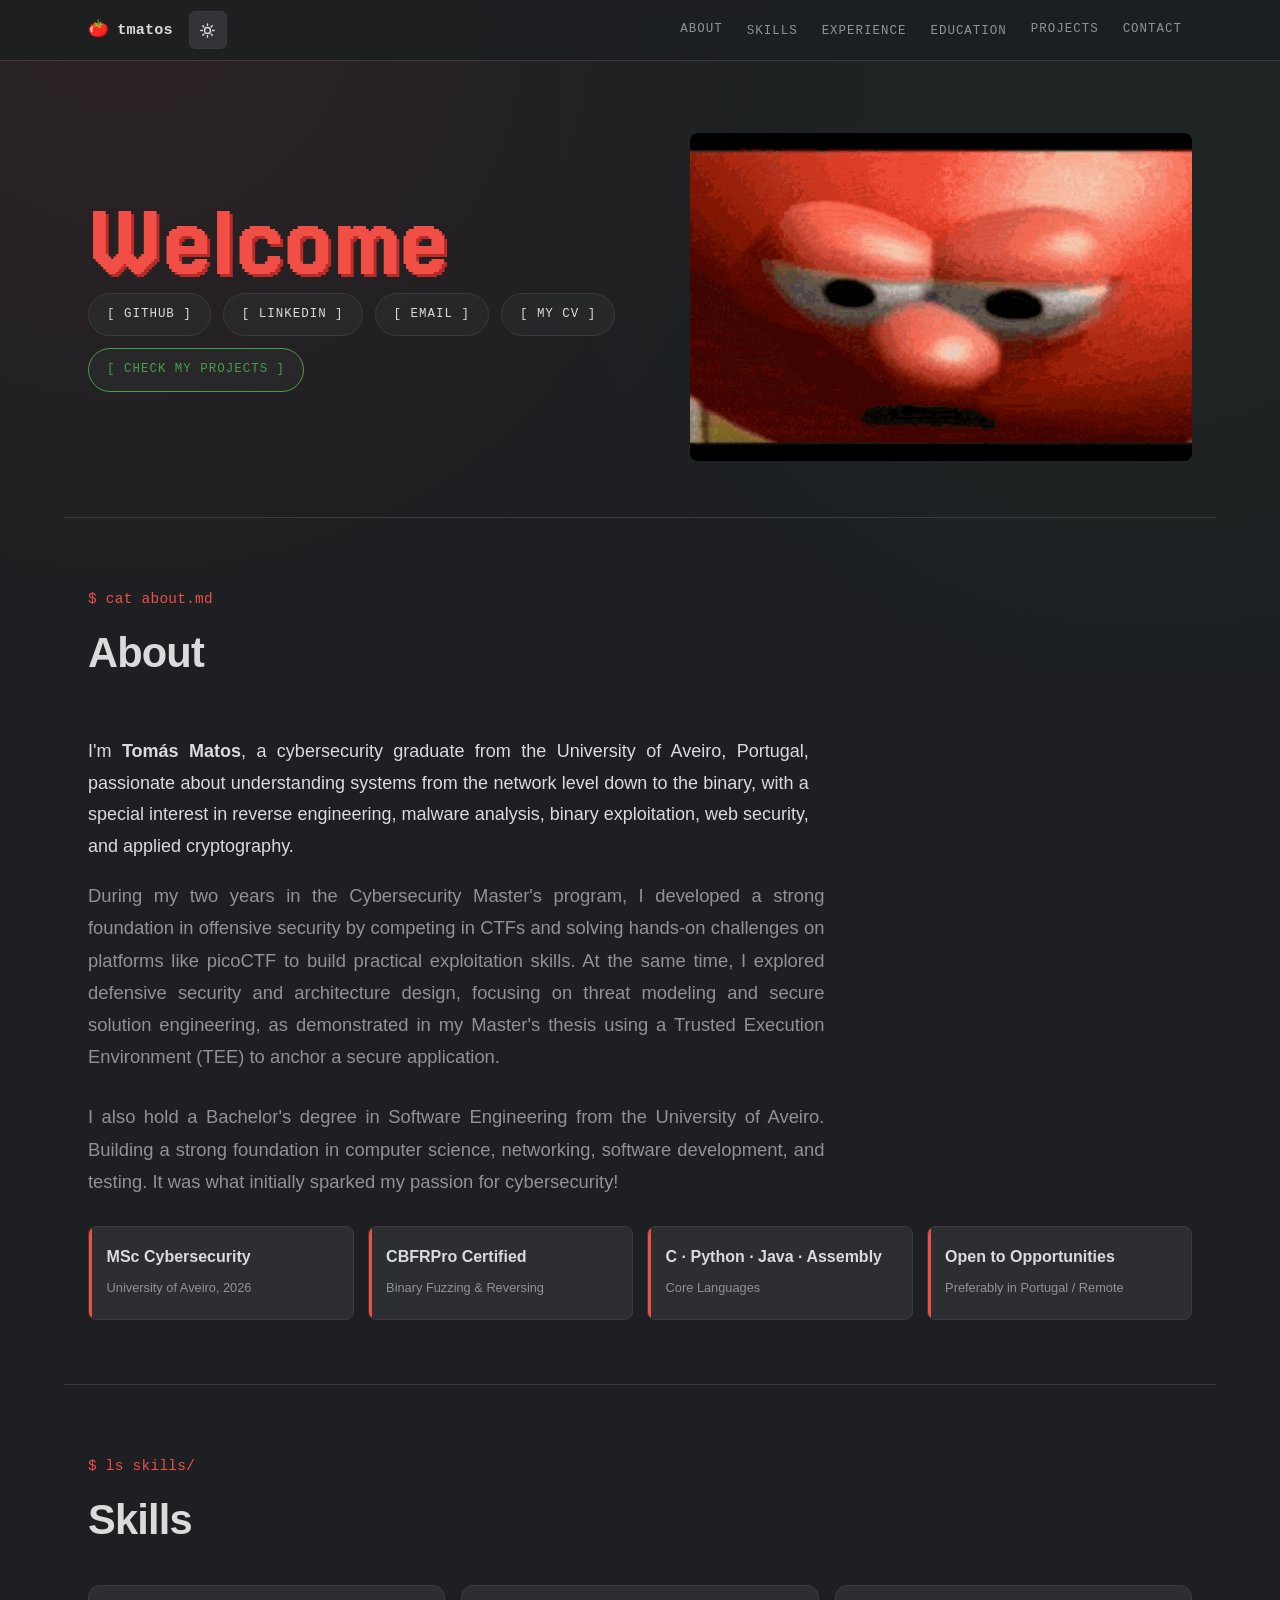
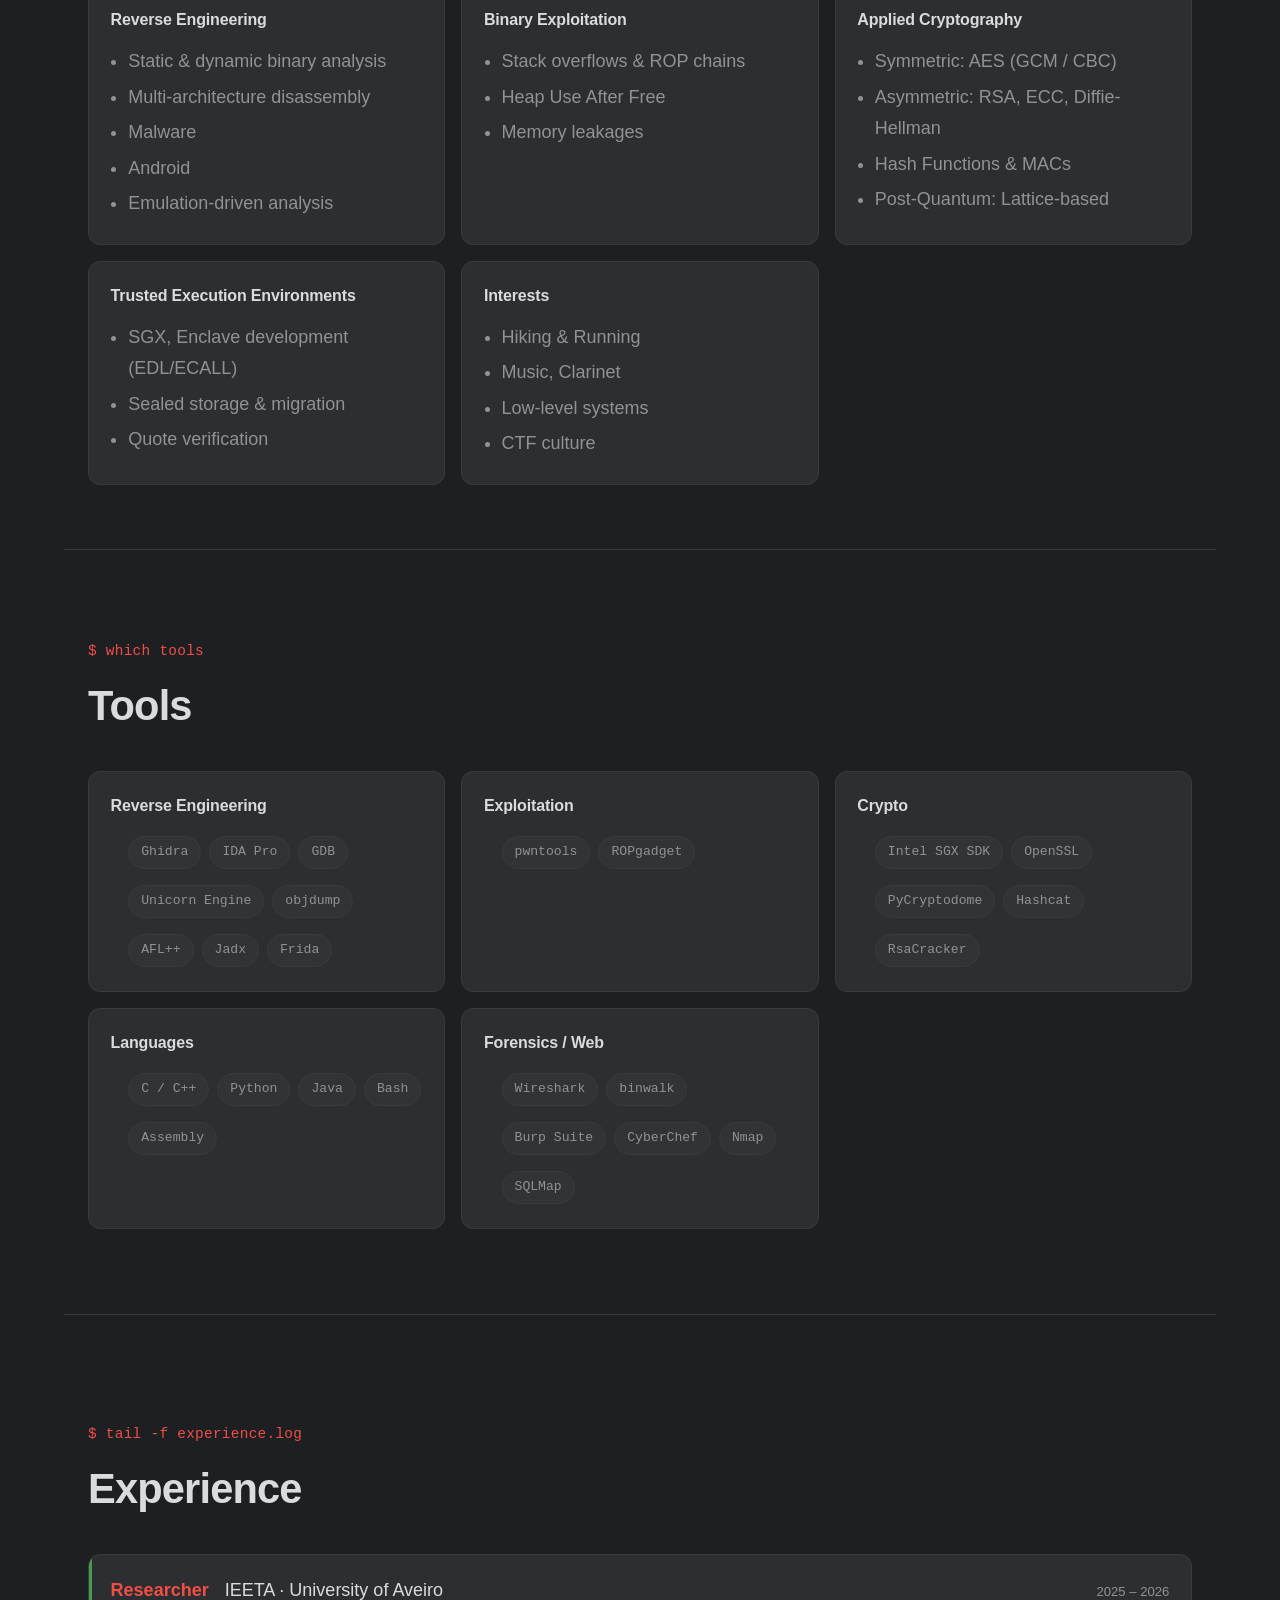
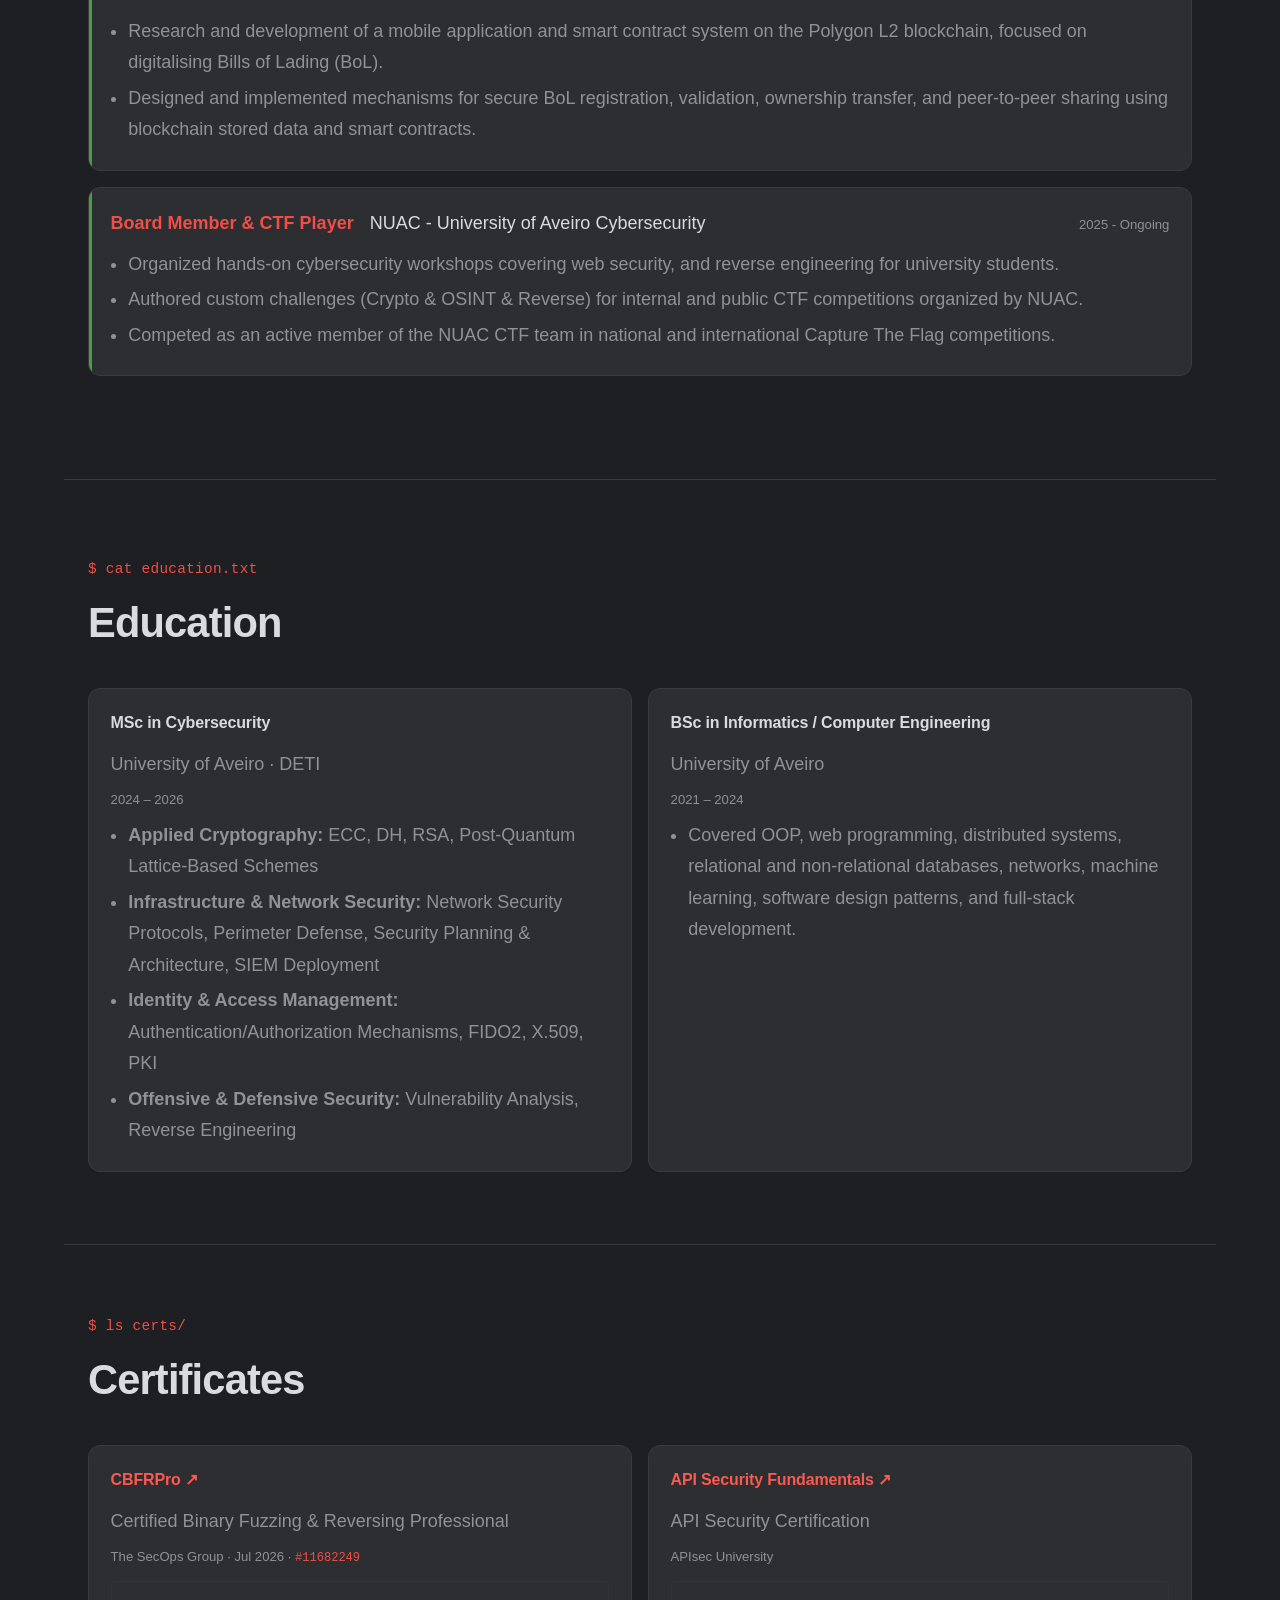
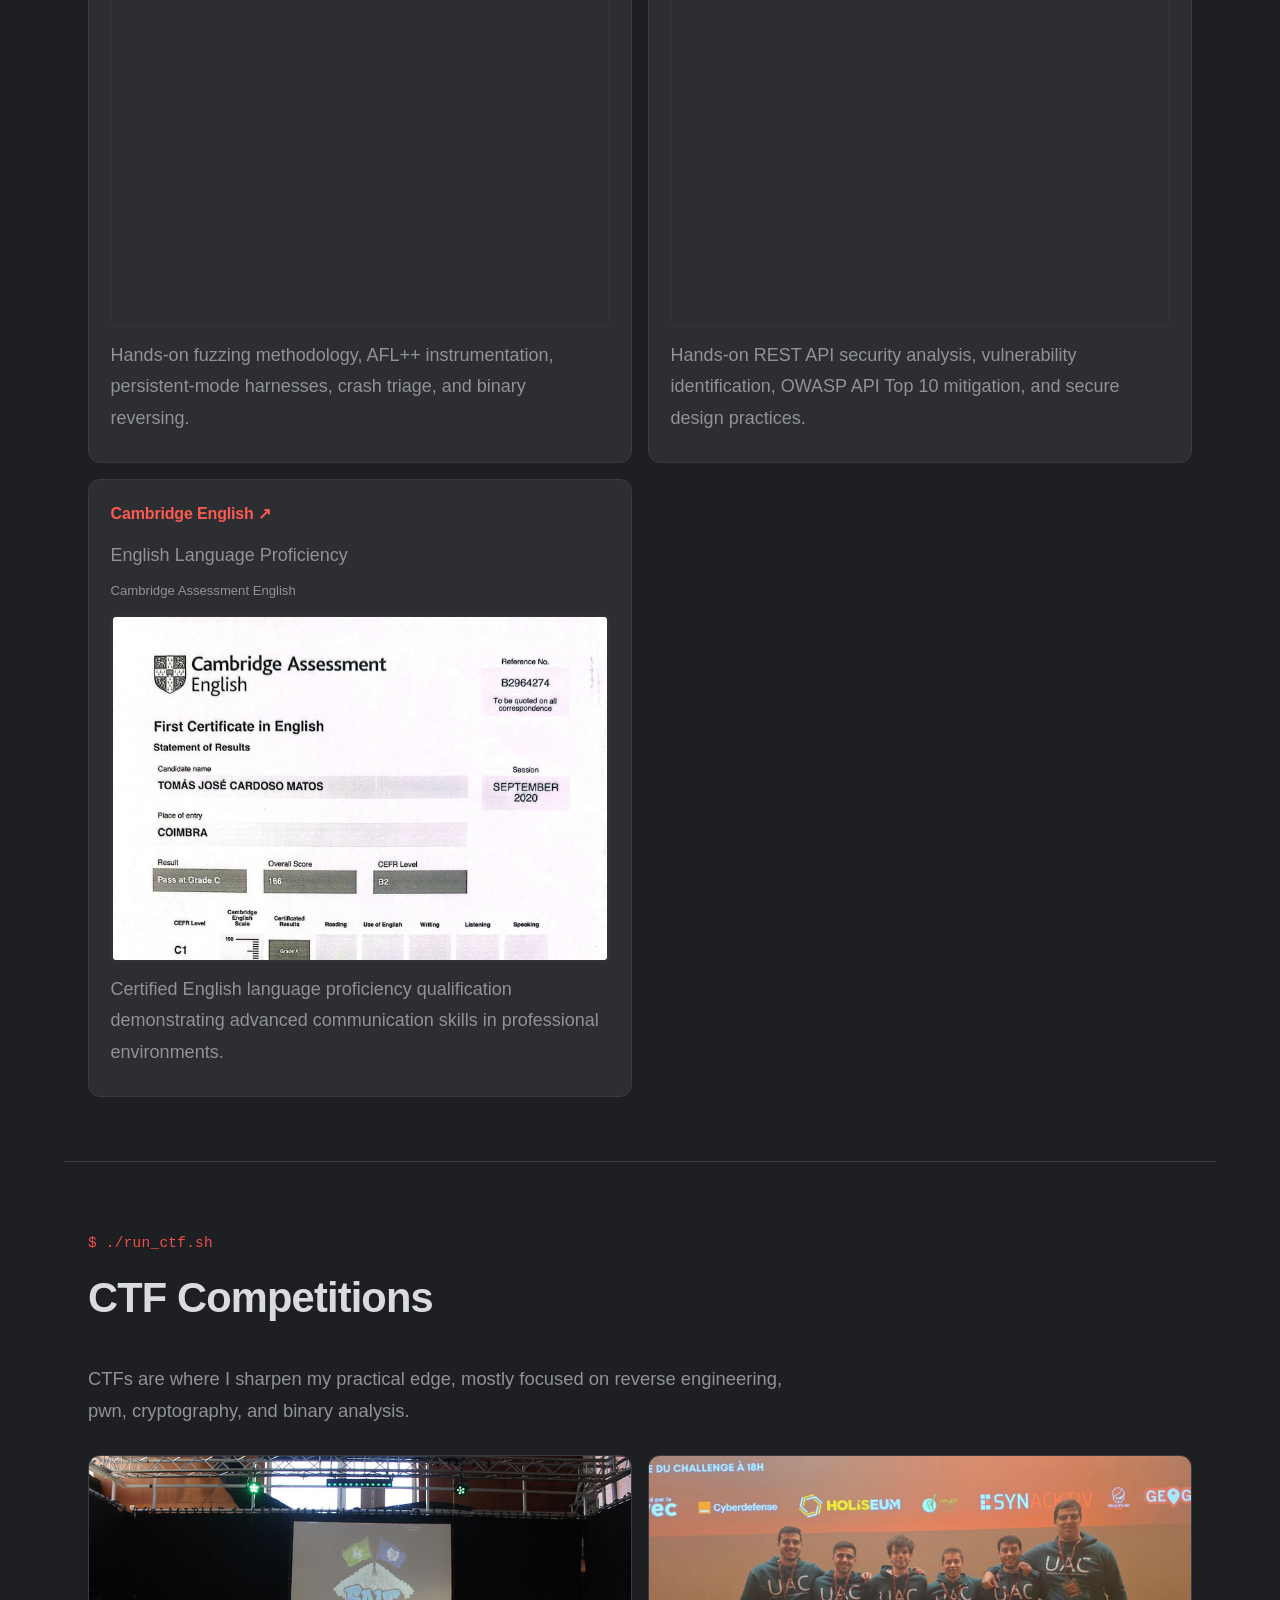
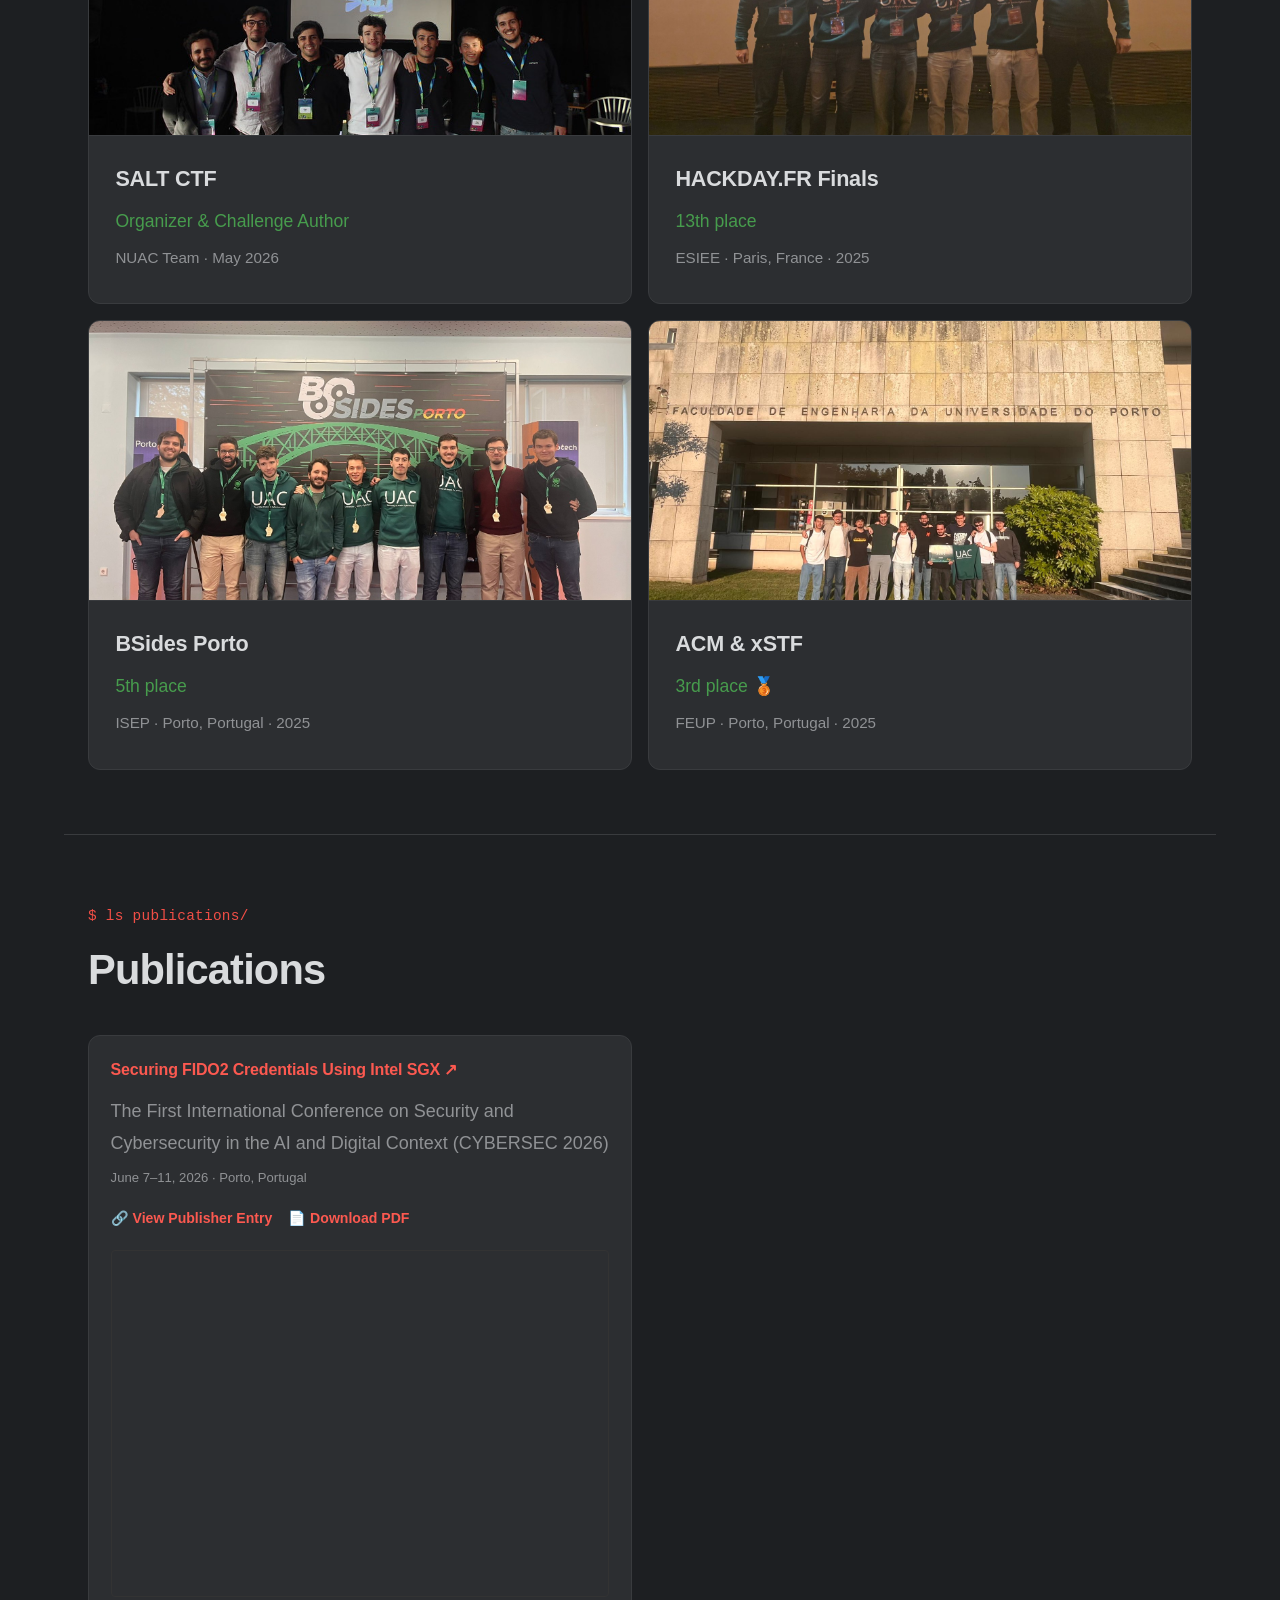
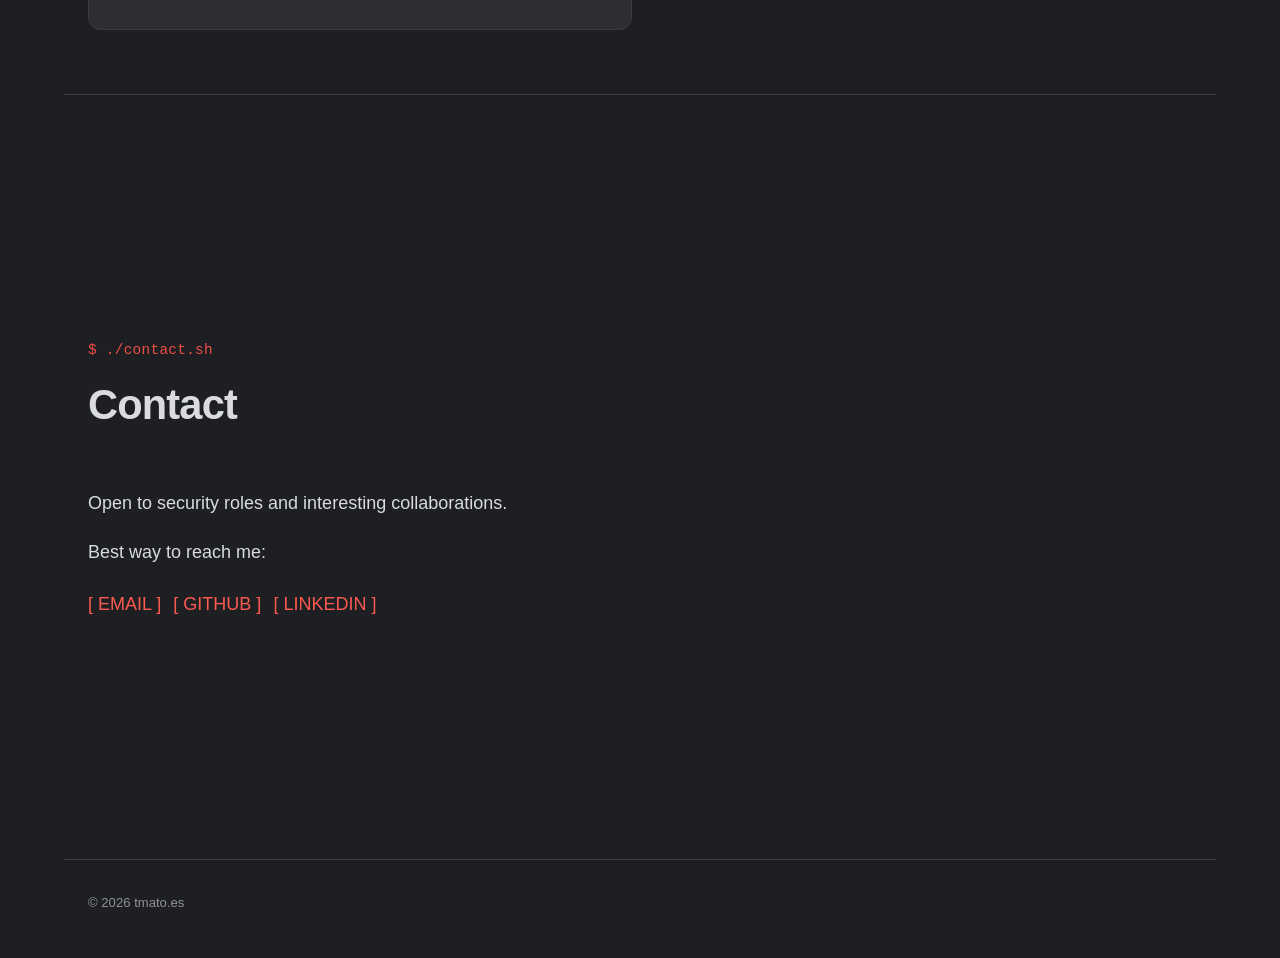
==== commit d72bddfa: "linkedin update" ====
--- a/index.html
+++ b/index.html
@@ -92,7 +92,7 @@
         <div class="hero__links">
           <!-- TODO: replace CHANGE_ME with your real profile URLs -->
           <a class="btn-pill" href="https://github.com/tomasmatos2003" target="_blank" rel="noopener">[ GITHUB ]</a>
-          <a class="btn-pill" href="https://www.linkedin.com/in/tom%C3%A1s-matos-15a3342b7/" target="_blank" rel="noopener">[ LINKEDIN ]</a>
+          <a class="btn-pill" href="https://www.linkedin.com/in/tomasmatoscs" target="_blank" rel="noopener">[ LINKEDIN ]</a>
           <a class="btn-pill" href="mailto:matostomas2003@gmail.com">[ EMAIL ]</a>
           <a class="btn-pill" href="assets/docs/cv_polyglot.pdf">[ MY CV ]</a>
           <br>
@@ -571,7 +571,7 @@
         <div class="contact__links">
           <a href="mailto:matostomas2003@gmail.com">[ EMAIL ]</a>
           <a href="https://github.com/tomasmatos2003" target="_blank" rel="noopener">[ GITHUB ]</a>
-          <a href="https://www.linkedin.com/in/tomás-matos-15a3342b7/" target="_blank" rel="noopener">[ LINKEDIN ]</a>
+          <a href="https://www.linkedin.com/in/tomasmatoscs" target="_blank" rel="noopener">[ LINKEDIN ]</a>
         </div>
       </div>
     </section>
